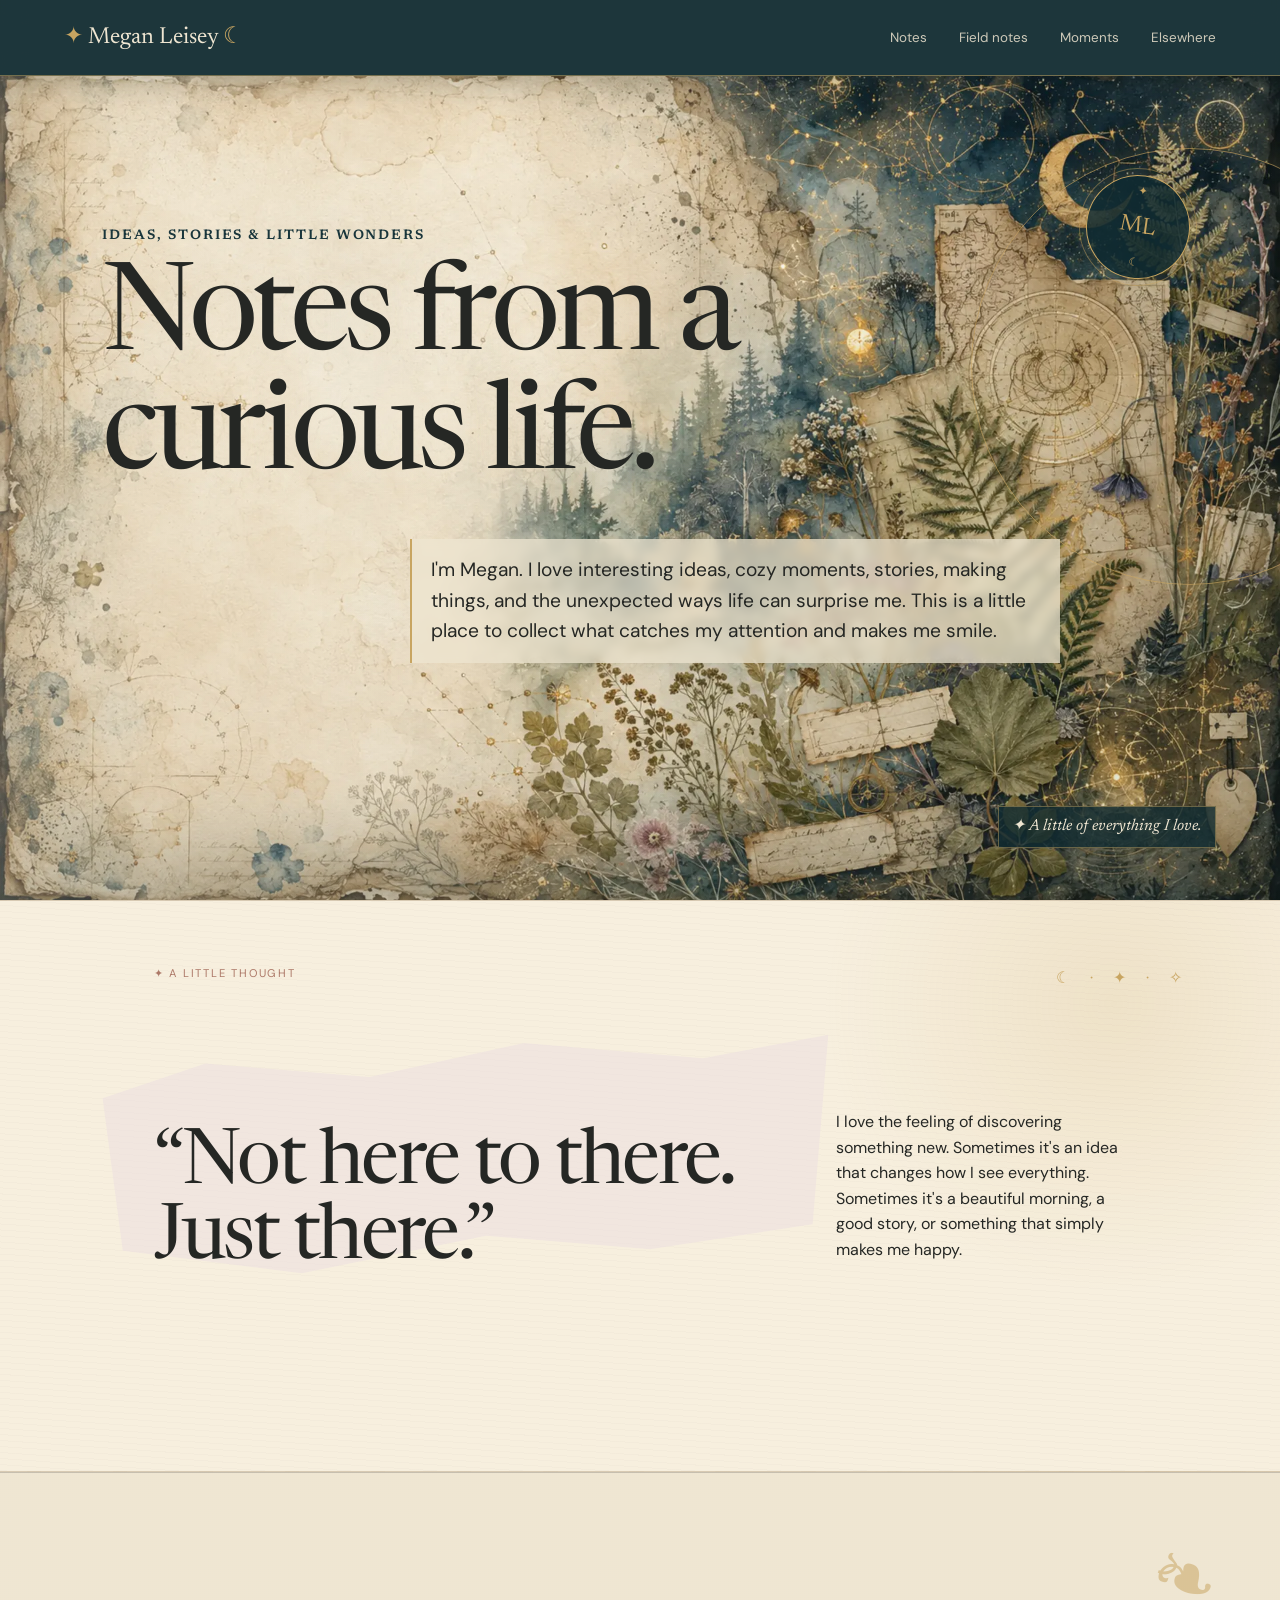
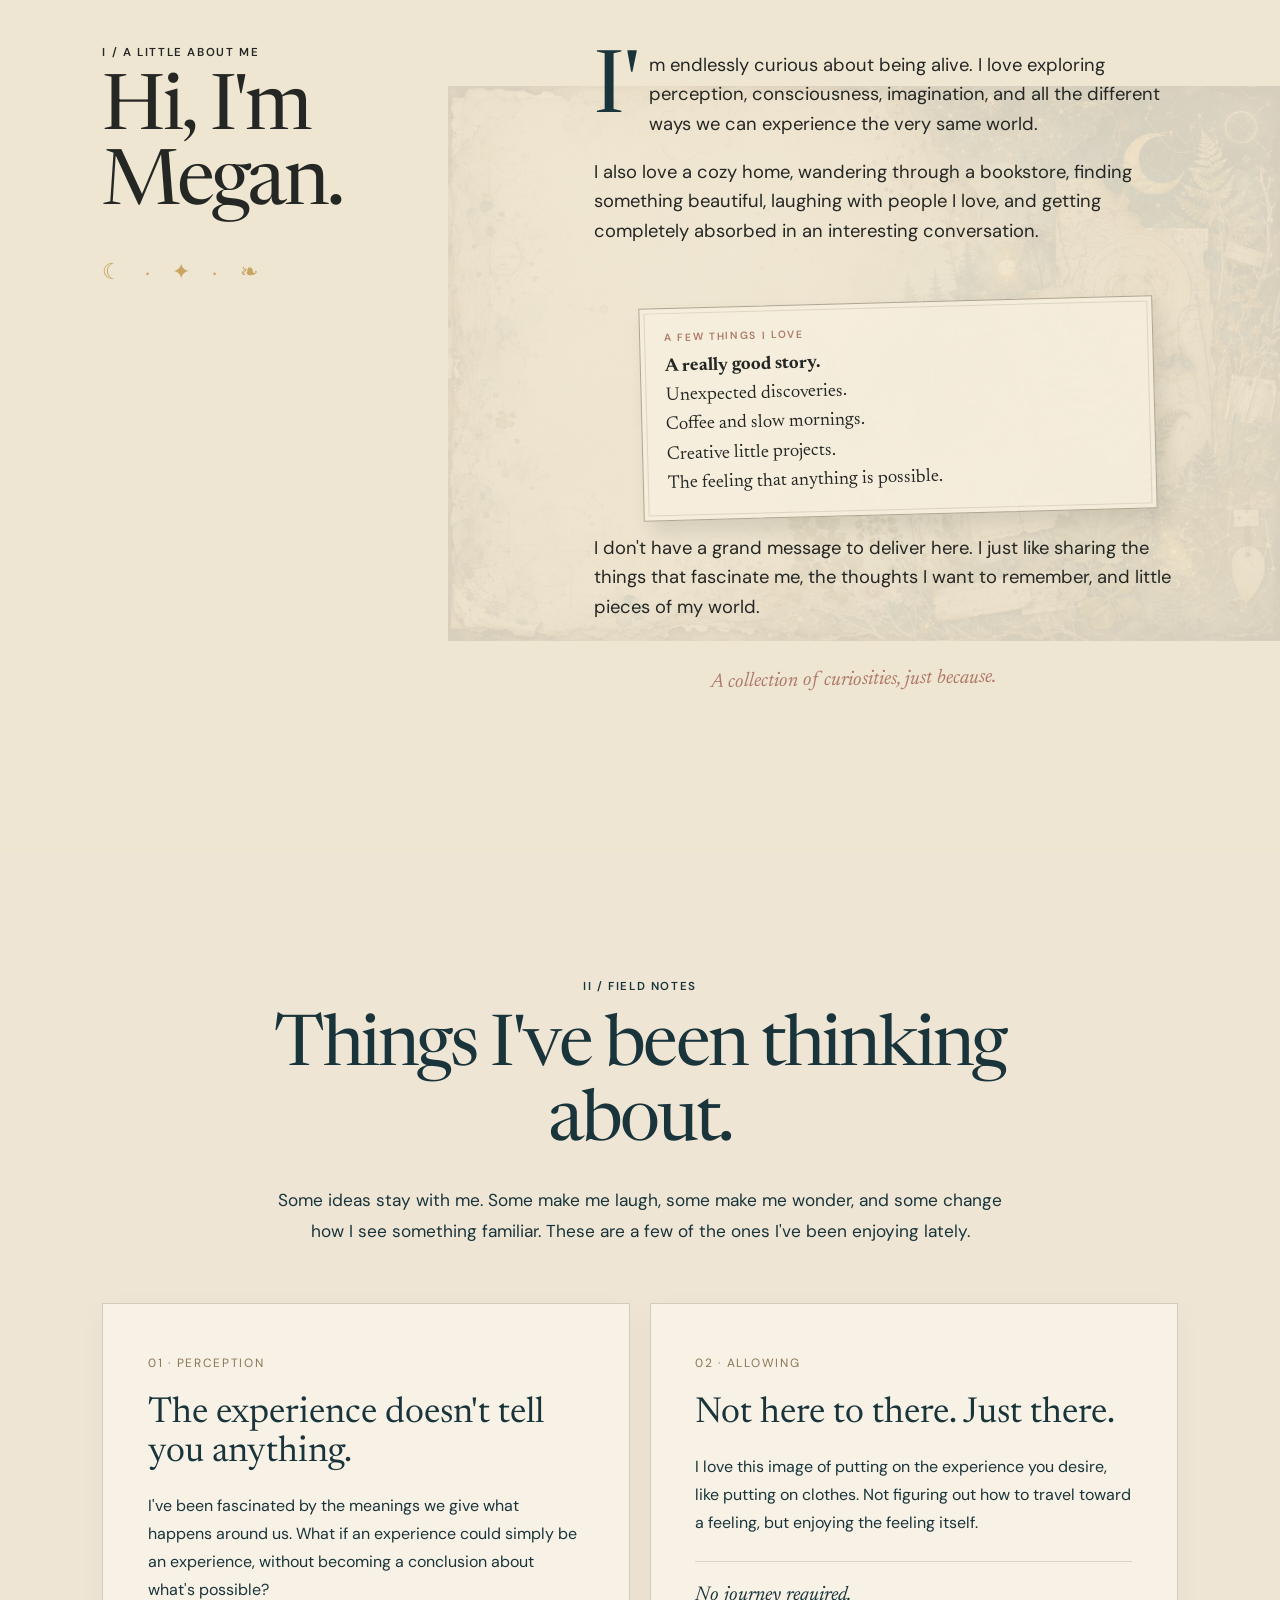
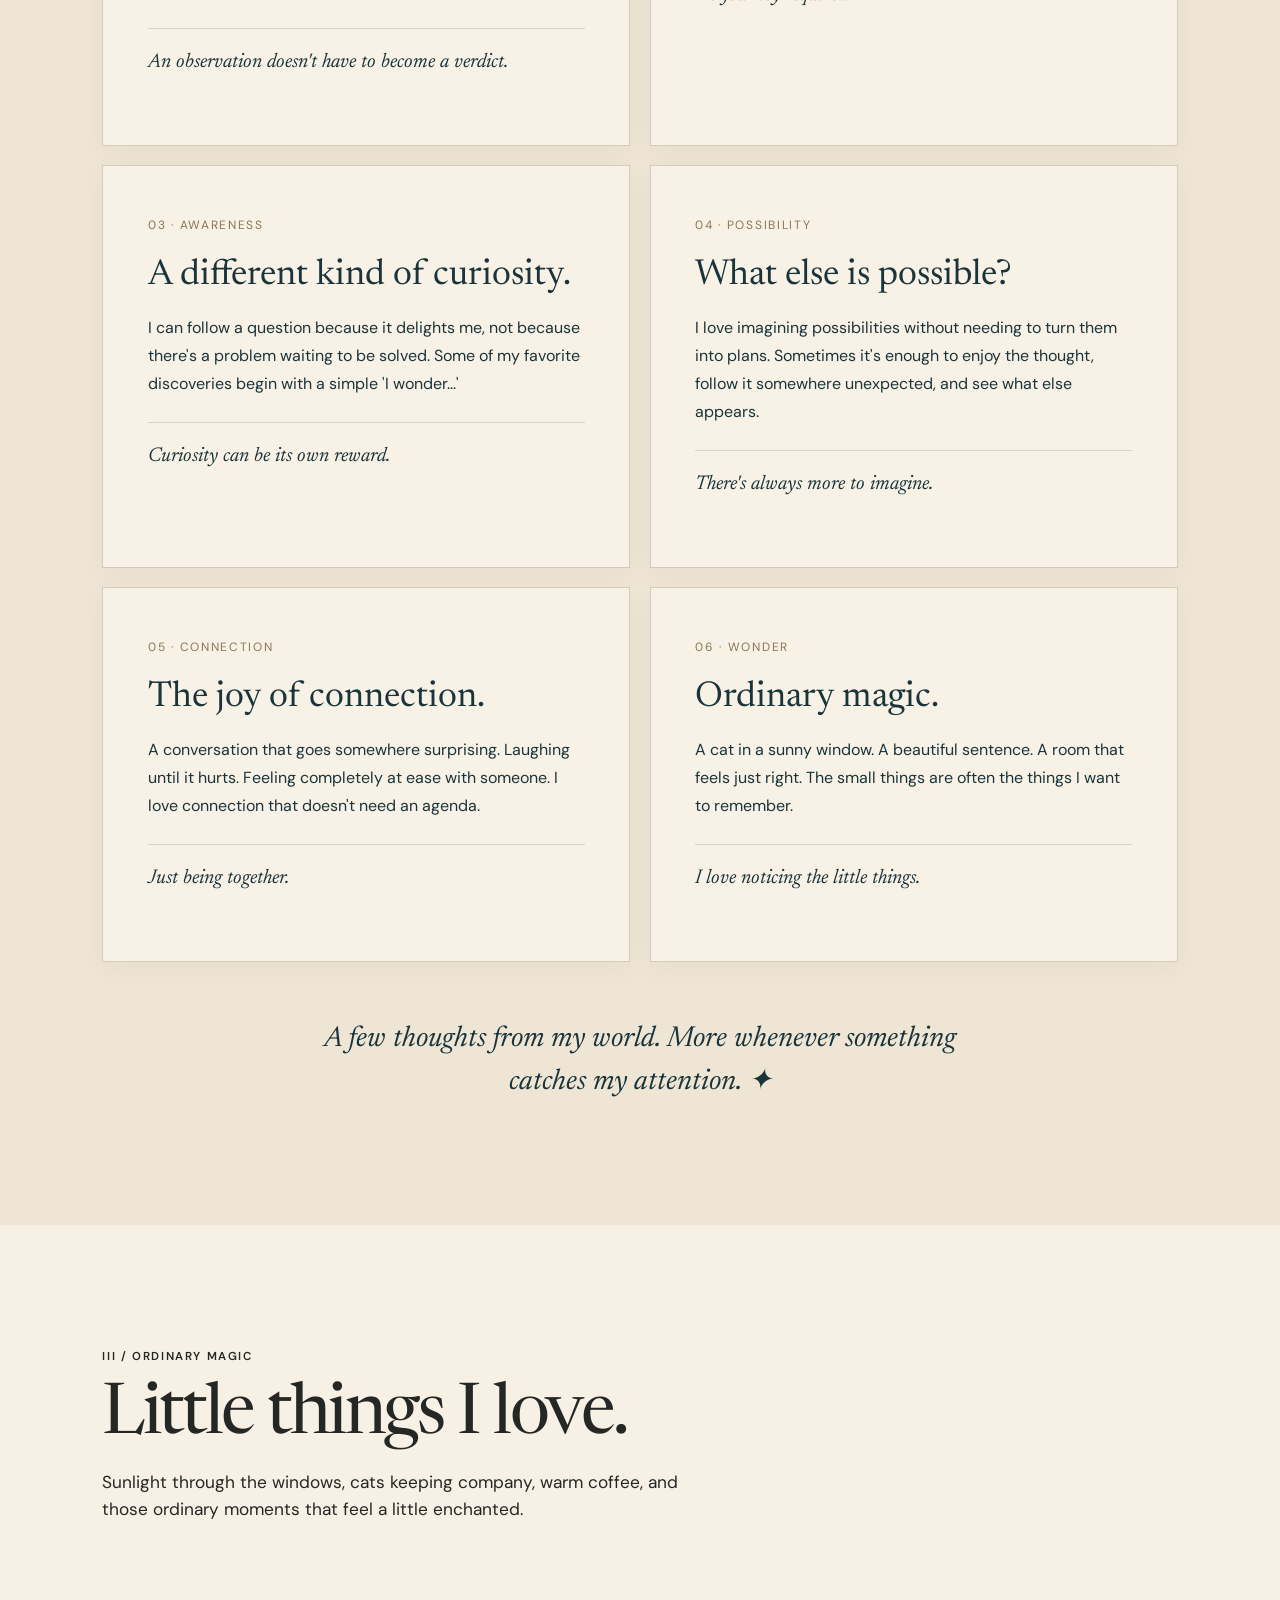
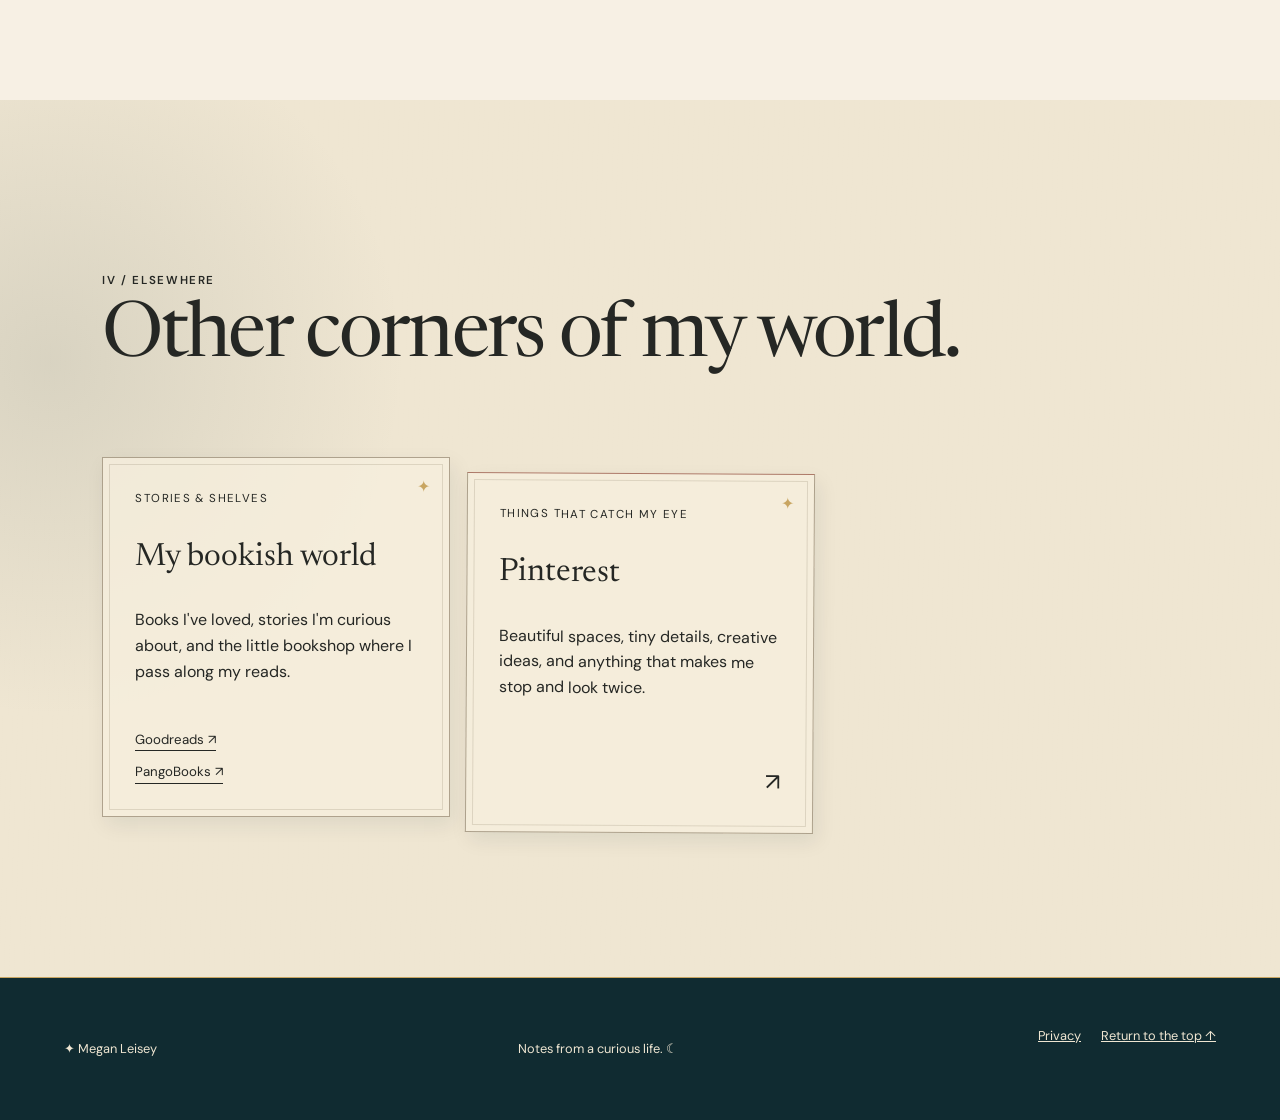
==== index.html @ fc136514 "Refresh homepage words to reflect personal curiosities and enjoyment, preserve design" ====
<!doctype html>
<html lang="en">
<head>
  <meta charset="utf-8">
  <meta name="viewport" content="width=device-width, initial-scale=1">
  <meta name="description" content="A quiet personal space for curiosities, beauty, and things I love.">
  <meta name="theme-color" content="#19353b">
  <title>Megan Leisey — Notes from a Curious Life</title>
  <link rel="preconnect" href="https://fonts.googleapis.com">
  <link rel="preconnect" href="https://fonts.gstatic.com" crossorigin>
  <link href="https://fonts.googleapis.com/css2?family=DM+Sans:wght@400;500;600&family=Newsreader:opsz,wght@6..72,400;6..72,500&display=swap" rel="stylesheet">
  <link rel="stylesheet" href="/styles.css">
</head>
<body class="enchanted">
  <header class="site-header">
    <a class="name" href="#top"><span aria-hidden="true">✦</span> Megan Leisey <span aria-hidden="true">☾</span></a>
    <nav aria-label="Primary navigation">
<a href="#notes">Notes</a><a href="#field-notes">Field notes</a><a href="#moments">Moments</a><a href="#explore">Elsewhere</a>
</nav>
  </header>

  <main id="top">
<section class="hero enchanted-hero">
<div class="hero-vignette" aria-hidden="true"></div>
<div class="archive-seal" aria-hidden="true"><span>✦</span><b>ML</b><span>☾</span></div>
<p class="eyebrow">Ideas, stories & little wonders</p>
<h1>Notes from a curious life.</h1>
<p class="hero-copy">I'm Megan. I love interesting ideas, cozy moments, stories, making things, and the unexpected ways life can surprise me. This is a little place to collect what catches my attention and makes me smile.</p>
<p class="margin-note"><span aria-hidden="true">✦</span> A little of everything I love.</p>
</section>
<section class="recognition" id="notes">
<div class="brush-label">✦ A little thought</div>
<blockquote>“Not here to there. Just there.”</blockquote>
<p>I love the feeling of discovering something new. Sometimes it's an idea that changes how I see everything. Sometimes it's a beautiful morning, a good story, or something that simply makes me happy.</p>
</section>
<section class="mechanism archive-page" id="space">
<div><p class="section-number">I / A little about me</p><h2>Hi, I'm Megan.</h2><div class="ink-mark" aria-hidden="true">☾ · ✦ · ❧</div></div>
<div class="mechanism-body">
<p class="dropcap">I'm endlessly curious about being alive. I love exploring perception, consciousness, imagination, and all the different ways we can experience the very same world.</p>
<p>I also love a cozy home, wandering through a bookstore, finding something beautiful, laughing with people I love, and getting completely absorbed in an interesting conversation.</p>
<div class="specimen-tag"><span>A few things I love</span><strong>A really good story.</strong><br>Unexpected discoveries.<br>Coffee and slow mornings.<br>Creative little projects.<br>The feeling that anything is possible.</div>
<p>I don't have a grand message to deliver here. I just like sharing the things that fascinate me, the thoughts I want to remember, and little pieces of my world.</p>
<p class="marginalia">A collection of curiosities, just because.</p>
</div></section>

<section class="recent-notes" id="field-notes" aria-labelledby="recent-notes-heading">
  <div class="recent-notes-intro">
    <p class="section-number">II / Field notes</p>
    <h2 id="recent-notes-heading">Things I've been thinking about.</h2>
    <p>Some ideas stay with me. Some make me laugh, some make me wonder, and some change how I see something familiar. These are a few of the ones I've been enjoying lately.</p>
  </div>
  <div class="recent-notes-grid">
    <article class="recent-note"><span>01 · Perception</span><h3>The experience doesn't tell you anything.</h3><p>I've been fascinated by the meanings we give what happens around us. What if an experience could simply be an experience, without becoming a conclusion about what's possible?</p><p class="recent-note-line">An observation doesn't have to become a verdict.</p></article>
    <article class="recent-note"><span>02 · Allowing</span><h3>Not here to there. Just there.</h3><p>I love this image of putting on the experience you desire, like putting on clothes. Not figuring out how to travel toward a feeling, but enjoying the feeling itself.</p><p class="recent-note-line">No journey required.</p></article>
    <article class="recent-note"><span>03 · Awareness</span><h3>A different kind of curiosity.</h3><p>I can follow a question because it delights me, not because there's a problem waiting to be solved. Some of my favorite discoveries begin with a simple 'I wonder...'</p><p class="recent-note-line">Curiosity can be its own reward.</p></article>
    <article class="recent-note"><span>04 · Possibility</span><h3>What else is possible?</h3><p>I love imagining possibilities without needing to turn them into plans. Sometimes it's enough to enjoy the thought, follow it somewhere unexpected, and see what else appears.</p><p class="recent-note-line">There's always more to imagine.</p></article>
    <article class="recent-note"><span>05 · Connection</span><h3>The joy of connection.</h3><p>A conversation that goes somewhere surprising. Laughing until it hurts. Feeling completely at ease with someone. I love connection that doesn't need an agenda.</p><p class="recent-note-line">Just being together.</p></article>
    <article class="recent-note"><span>06 · Wonder</span><h3>Ordinary magic.</h3><p>A cat in a sunny window. A beautiful sentence. A room that feels just right. The small things are often the things I want to remember.</p><p class="recent-note-line">I love noticing the little things.</p></article>
  </div>
  <p class="recent-notes-outro">A few thoughts from my world. More whenever something catches my attention. ✦</p>
</section>
<section class="morning-gallery" id="moments" aria-labelledby="moments-heading">
  <div class="morning-gallery-heading"><p class="section-number">III / Ordinary magic</p><h2 id="moments-heading">Little things I love.</h2><p>Sunlight through the windows, cats keeping company, warm coffee, and those ordinary moments that feel a little enchanted.</p></div>
  <div class="moment-grid">
    <figure class="moment moment-large"><img src="/assets/sunlit-window.webp" alt="A cat sitting at a sunlit window among autumn leaves" loading="lazy" onerror="this.closest('figure').hidden=true"><figcaption>Morning light</figcaption></figure>
    <figure class="moment"><img src="/assets/morning-coffee.webp" alt="Coffee held in warm sunlight beside soft blankets" loading="lazy" onerror="this.closest('figure').hidden=true"><figcaption>Slow sips</figcaption></figure>
    <figure class="moment"><img src="/assets/cozy-cat.webp" alt="A black cat resting on a cozy pile of blankets" loading="lazy" onerror="this.closest('figure').hidden=true"><figcaption>Good company</figcaption></figure>
    <figure class="moment"><img src="/assets/autumn-corner.webp" alt="A cozy autumn scene above shelves of seasonal treasures" loading="lazy" onerror="this.closest('figure').hidden=true"><figcaption>Autumn at home</figcaption></figure>
  </div>
</section>
<section class="explore" id="explore">
<div><p class="section-number">IV / Elsewhere</p><h2>Other corners of my world.</h2></div>
<div class="cards">
<div class="card cabinet-card reading-card"><span>Stories & shelves</span><h3>My bookish world</h3><p>Books I've loved, stories I'm curious about, and the little bookshop where I pass along my reads.</p><div class="card-links"><a href="https://www.goodreads.com/user/show/13643688" target="_blank" rel="noreferrer">Goodreads ↗</a><a href="https://pangobooks.com/bookstore/cuddledupandcozybooks" target="_blank" rel="noreferrer">PangoBooks ↗</a></div></div>
<a class="card cabinet-card" href="https://pin.it/2Id2JmrlI" target="_blank" rel="noreferrer"><span>Things that catch my eye</span><h3>Pinterest</h3><p>Beautiful spaces, tiny details, creative ideas, and anything that makes me stop and look twice.</p><b aria-hidden="true">↗</b></a>
</div></section>
</main>

  <footer>
    <p><span aria-hidden="true">✦</span> Megan Leisey</p>
    <p>Notes from a curious life. ☾</p>
    <div class="footer-links"><a href="/privacy">Privacy</a><a href="#top">Return to the top ↑</a></div>
  </footer>
</body>
</html>
---- styles.css ----
:root {
  --ink: #252724;
  --paper: #f4f0e8;
  --cream: #fffaf1;
  --estuary: #19353b;
  --slate: #526c71;
  --fog: #aabbbd;
  --sage: #78827a;
  --clay: #ad7968;
  --blush: #eee1e0;
  --mushroom: #847870;
  --line: rgba(37,39,36,.2);
  --light-line: rgba(244,240,232,.22);
}
* { box-sizing: border-box; }
html { scroll-behavior: smooth; }
body { margin: 0; color: var(--ink); background: var(--paper); font-family: "DM Sans", sans-serif; line-height: 1.6; }
a { color: inherit; }
.site-header { min-height: 76px; display: flex; align-items: center; justify-content: space-between; padding: 0 5vw; border-bottom: 1px solid var(--line); position: relative; z-index: 5; background: rgba(244,240,232,.9); backdrop-filter: blur(12px); }
.name { font-family: "Newsreader", serif; font-size: 1.45rem; text-decoration: none; }
nav { display: flex; gap: 2rem; }
nav a { font-size: .84rem; text-decoration: none; }
nav a:hover, .text-link:hover { opacity: .58; }
.hero { min-height: calc(100vh - 76px); padding: 12vh 8vw 8vh; position: relative; overflow: hidden; isolation: isolate; }
.hero::after { content: ""; position: absolute; width: 34vw; height: 34vw; border: 1px solid rgba(82,108,113,.55); border-radius: 50%; right: -10vw; top: 8vh; z-index: -1; }
.watercolor { position: absolute; z-index: -2; width: 48vw; height: 48vw; right: -16vw; top: -2vw; border-radius: 45% 55% 60% 40%; background: radial-gradient(circle at 35% 35%, rgba(238,225,224,.85), rgba(170,187,189,.38) 34%, rgba(82,108,113,.12) 60%, transparent 72%); filter: blur(18px); opacity: .85; }
.eyebrow, .section-number { text-transform: uppercase; letter-spacing: .14em; font-size: .72rem; font-weight: 600; }
h1, h2, blockquote { font-family: "Newsreader", serif; font-weight: 400; line-height: .98; margin: 0; }
h1 { font-size: clamp(4rem, 9.5vw, 9.2rem); max-width: 1100px; letter-spacing: -.045em; }
.hero-copy { max-width: 650px; font-size: clamp(1.05rem, 1.5vw, 1.32rem); margin: 2.5rem 0 2rem 24vw; }
.actions { display: flex; align-items: center; gap: 2rem; margin-left: 24vw; }
.button { display: inline-block; text-decoration: none; padding: .9rem 1.25rem; border-radius: 100px; font-size: .87rem; font-weight: 600; }
.button-dark { background: var(--estuary); color: var(--paper); }
.button-light { background: var(--cream); color: var(--estuary); margin-top: 1.2rem; }
.text-link { text-decoration: none; border-bottom: 1px solid; }
.margin-note { position: absolute; right: 5vw; bottom: 4vh; font-family: "Newsreader", serif; font-style: italic; }
.mechanism { display: grid; grid-template-columns: 1fr 1.5fr; gap: 8vw; padding: 10rem 8vw; border-top: 1px solid var(--line); }
h2 { font-size: clamp(3rem, 6vw, 6rem); letter-spacing: -.035em; }
.mechanism-body { font-size: 1.15rem; max-width: 720px; }
.sequence { margin-top: 4rem; border-top: 1px solid var(--line); }
.sequence span { display: flex; align-items: center; gap: 1rem; padding: .9rem 0; border-bottom: 1px solid var(--line); }
.sequence span::before { content: "→"; color: var(--clay); }
.recognition { background: var(--cream); padding: 12rem 12vw; display: grid; grid-template-columns: 2fr 1fr; gap: 8vw; align-items: end; position: relative; overflow: hidden; }
.recognition::before { content: ""; position: absolute; width: 58%; height: 42%; left: 7%; top: 24%; background: var(--blush); opacity: .64; transform: rotate(-2deg); clip-path: polygon(2% 20%, 16% 7%, 38% 15%, 59% 3%, 83% 12%, 100% 4%, 97% 83%, 75% 91%, 53% 83%, 28% 96%, 4% 84%); }
.recognition > * { position: relative; }
.brush-label { position: absolute; top: 4rem; left: 12vw; color: var(--clay); font-size: .7rem; text-transform: uppercase; letter-spacing: .16em; }
blockquote { font-size: clamp(3rem, 6vw, 6.5rem); letter-spacing: -.035em; }
.about { position: relative; overflow: hidden; background: var(--blush); padding: 10rem 8vw; }
.about-atmosphere { position: absolute; width: 42vw; height: 42vw; left: -18vw; bottom: -24vw; border-radius: 50%; background: radial-gradient(circle at 65% 35%, rgba(170,187,189,.8), rgba(120,130,122,.4) 45%, transparent 70%); filter: blur(16px); }
.about-grid { display: grid; grid-template-columns: 1.3fr .8fr; gap: 10vw; margin-top: 3rem; position: relative; }
.about-copy { font-size: 1.08rem; }
.about-copy p:first-child { margin-top: 0; }
.observer-note { font-family: "Newsreader", serif; font-size: 1.55rem; line-height: 1.25; color: var(--estuary); margin-top: 3rem; padding-top: 1.5rem; border-top: 1px solid rgba(25,53,59,.25); }
.coaching { background: var(--estuary); color: var(--paper); padding: 10rem 8vw; position: relative; }
.coaching::after { content: ""; position: absolute; width: 18rem; height: 18rem; right: 5vw; bottom: -9rem; border: 1px solid rgba(170,187,189,.35); border-radius: 50%; }
.coaching-grid { display: grid; grid-template-columns: 1.4fr .8fr; gap: 10vw; margin-top: 3rem; position: relative; z-index: 1; }
.coaching-grid p { font-size: 1.12rem; }
.explore { padding: 10rem 8vw; }
.cards { display: grid; grid-template-columns: repeat(3, 1fr); gap: 1rem; margin-top: 5rem; }
.card { min-height: 360px; padding: 2rem; border: 1px solid var(--line); border-top: 4px solid var(--slate); text-decoration: none; display: flex; flex-direction: column; transition: .25s ease; }
.card:nth-child(2) { border-top-color: var(--clay); }
.card:nth-child(3) { border-top-color: var(--sage); }
.card:hover { transform: translateY(-6px); background: var(--cream); }
.card span { font-size: .72rem; text-transform: uppercase; letter-spacing: .12em; }
.card h3 { font-family: "Newsreader", serif; font-size: 2rem; font-weight: 400; line-height: 1.1; margin: 2rem 0 1rem; }
.card b { margin-top: auto; align-self: end; font-size: 1.5rem; font-weight: 400; }
.writing { min-height: 80vh; padding: 9rem 8vw 11rem; background: var(--slate); color: var(--paper); position: relative; overflow: hidden; isolation: isolate; }
.writing::before { content: ""; position: absolute; inset: 0; z-index: -2; background: linear-gradient(145deg, rgba(25,53,59,.5), transparent 45%), radial-gradient(circle at 88% 20%, rgba(170,187,189,.42), transparent 30%); }
.writing-orbit { position: absolute; width: 38vw; height: 38vw; right: -10vw; top: -8vw; border: 1px solid rgba(244,240,232,.25); border-radius: 50%; }
.writing-grid { display: grid; grid-template-columns: 1.3fr .8fr; gap: 10vw; margin-top: 3rem; align-items: start; position: relative; }
.field-kicker { font-family: "Newsreader", serif; font-style: italic; color: var(--blush); margin: 0 0 1rem; }
.writing-intro { font-size: 1.08rem; }
.writing-intro > p { margin-top: 0; }
.note-placeholder { margin-top: 3.5rem; padding: 2rem; background: rgba(238,225,224,.94); color: var(--estuary); position: relative; }
.note-placeholder::before { content: ""; position: absolute; left: -.6rem; top: -.65rem; width: 42%; height: 1.2rem; background: rgba(244,240,232,.38); transform: rotate(-2deg); }
.note-placeholder span { display: block; font-size: .7rem; text-transform: uppercase; letter-spacing: .14em; font-weight: 600; }
.note-placeholder p { font-family: "Newsreader", serif; font-size: 1.5rem; line-height: 1.2; margin: 1rem 0 0; }
footer { padding: 3rem 5vw; border-top: 1px solid var(--line); display: flex; justify-content: space-between; font-size: .8rem; }
.footer-links { display: flex; gap: 1.25rem; }
.legal { padding: 10vh 8vw 9rem; }
.legal h1 { font-size: clamp(4rem, 9vw, 8rem); max-width: 1000px; }
.legal-updated { margin: 2rem 0 5rem; color: var(--sage); font-size: .85rem; }
.legal-copy { max-width: 760px; margin-left: 24vw; }
.legal-copy section { padding: 2rem 0; border-top: 1px solid var(--line); }
.legal-copy h2 { font-family: "Newsreader", serif; font-size: clamp(1.8rem, 3vw, 2.7rem); letter-spacing: -.02em; margin-bottom: 1rem; }
.legal-copy p { margin: 0; }
@media (max-width: 800px) {
  nav { gap: 1rem; }
  nav a:nth-child(2), nav a:nth-child(3) { display: none; }
  .hero { padding: 12vh 6vw 8vh; }
  .hero::after { width: 65vw; height: 65vw; right: -30vw; }
  .watercolor { width: 90vw; height: 90vw; right: -45vw; }
  h1 { font-size: clamp(3.4rem, 17vw, 6rem); }
  .hero-copy, .actions { margin-left: 0; }
  .margin-note { display: none; }
  .mechanism, .recognition, .about-grid, .coaching-grid, .writing-grid { grid-template-columns: 1fr; }
  .mechanism, .about, .coaching, .explore, .writing { padding: 7rem 6vw; }
  .recognition { padding: 8rem 6vw 7rem; }
  .brush-label { left: 6vw; top: 2.8rem; }
  .about-atmosphere { width: 85vw; height: 85vw; }
  .cards { grid-template-columns: 1fr; }
  .card { min-height: 280px; }
  .writing { min-height: auto; }
  footer { flex-direction: column; gap: .5rem; }
  .footer-links { flex-direction: column; gap: .5rem; }
  .legal { padding: 8vh 6vw 7rem; }
  .legal-copy { margin-left: 0; }
}
@media (prefers-reduced-motion: reduce) {
  html { scroll-behavior: auto; }
  .card { transition: none; }
}

/* The Enchanted Field Archive */
body.enchanted {
  --gold: #c8a561;
  --night: #102b31;
  --parchment: #efe6d2;
  background:
    radial-gradient(circle at 15% 12%, rgba(200,165,97,.09), transparent 24rem),
    repeating-linear-gradient(92deg, rgba(71,56,36,.018) 0 1px, transparent 1px 5px),
    var(--parchment);
}
body.enchanted .site-header {
  background: rgba(16,43,49,.94);
  color: var(--parchment);
  border-bottom: 1px solid rgba(200,165,97,.5);
  box-shadow: 0 8px 30px rgba(16,43,49,.18);
}
body.enchanted .name span { color: var(--gold); }
body.enchanted nav a { color: rgba(239,230,210,.84); }
.enchanted-hero {
  min-height: calc(100vh - 76px);
  padding-top: 15vh;
  background:
    linear-gradient(90deg, rgba(244,240,232,.14) 0%, rgba(244,240,232,.04) 48%, rgba(16,43,49,.13) 100%),
    url('/assets/enchanted-field-archive.webp') center/cover no-repeat;
  box-shadow: inset 0 -60px 80px rgba(16,43,49,.2);
}
.enchanted-hero::before {
  content: "";
  position: absolute;
  inset: 0;
  z-index: -1;
  background: linear-gradient(90deg, rgba(239,230,210,.15), transparent 65%);
}
.enchanted-hero::after { border-color: rgba(200,165,97,.64); box-shadow: 0 0 35px rgba(200,165,97,.2); }
.enchanted-hero .eyebrow { color: var(--estuary); font-family: "Newsreader", serif; font-size: .86rem; }
.enchanted-hero h1 { max-width: 960px; text-shadow: 0 2px 22px rgba(239,230,210,.5); }
.enchanted-hero .hero-copy { background: rgba(239,230,210,.72); padding: 1rem 1.2rem; border-left: 2px solid var(--gold); backdrop-filter: blur(4px); }
.archive-seal {
  position: absolute; right: 7vw; top: 11vh; width: 104px; height: 104px;
  border: 1px solid var(--gold); outline: 1px solid rgba(200,165,97,.45); outline-offset: 6px;
  border-radius: 50%; display: grid; place-items: center; color: var(--gold);
  background: rgba(16,43,49,.83); transform: rotate(8deg); box-shadow: 0 0 30px rgba(200,165,97,.24);
}
.archive-seal b { font-family: "Newsreader", serif; font-size: 1.45rem; font-weight: 400; line-height: .7; }
.archive-seal span { font-size: .7rem; line-height: .5; }
.margin-note { color: var(--parchment); background: rgba(16,43,49,.78); padding: .45rem .8rem; border: 1px solid rgba(200,165,97,.45); }
.archive-page {
  position: relative; background:
    linear-gradient(rgba(239,230,210,.89), rgba(239,230,210,.89)),
    url('/assets/enchanted-field-archive.webp') right center/65% auto no-repeat;
}
.archive-page::before {
  content: "❧"; position: absolute; right: 5vw; top: 3rem; color: var(--gold);
  font-family: "Newsreader", serif; font-size: 5rem; opacity: .52; transform: rotate(22deg);
}
.ink-mark { margin-top: 2rem; color: var(--gold); font-family: "Newsreader", serif; font-size: 1.35rem; letter-spacing: .4em; }
.dropcap::first-letter { float: left; font: 5.4rem/.72 "Newsreader", serif; color: var(--estuary); padding: .12em .1em 0 0; }
.marginalia { margin: 2.5rem 0 0 20%; color: var(--clay); font-family: "Newsreader", serif; font-size: 1.25rem; font-style: italic; transform: rotate(-1deg); }
body.enchanted .sequence span::before { content: "✦"; color: var(--gold); font-size: .7rem; }
body.enchanted .recognition {
  background:
    radial-gradient(circle at 87% 18%, rgba(200,165,97,.18), transparent 18rem),
    repeating-linear-gradient(4deg, rgba(71,56,36,.02) 0 1px, transparent 1px 6px),
    #f7efde;
  border-block: 1px solid rgba(126,94,50,.25);
}
body.enchanted .recognition::after {
  content: "☾  ·  ✦  ·  ✧"; position: absolute; right: 7vw; top: 4rem;
  color: var(--gold); letter-spacing: .5em; font-size: 1rem;
}
body.enchanted .about { background: linear-gradient(135deg, #d8d1c0, #eee3ce 62%, #c9d0c3); }
.specimen-tag {
  width: 88%; margin: 3.5rem 0 0 8%; padding: 1.35rem 1.5rem;
  border: 1px solid rgba(70,57,37,.4); outline: 1px solid rgba(70,57,37,.14); outline-offset: -6px;
  background: rgba(247,239,222,.88); box-shadow: 8px 12px 20px rgba(43,49,39,.12);
  font-family: "Newsreader", serif; font-size: 1.15rem; transform: rotate(-1.5deg);
}
.specimen-tag span { display: block; margin-bottom: .5rem; color: var(--clay); font: 600 .65rem "DM Sans",sans-serif; text-transform: uppercase; letter-spacing: .16em; }
body.enchanted .coaching {
  background:
    radial-gradient(circle, rgba(239,230,210,.75) 0 1px, transparent 1.5px) 0 0/47px 47px,
    radial-gradient(circle at 78% 24%, rgba(200,165,97,.16), transparent 22rem),
    var(--night);
  border-block: 1px solid var(--gold);
}
.star-chart { color: var(--gold); font-size: 1.2rem; letter-spacing: .6em; text-align: right; margin-bottom: 3rem; opacity: .9; }
.consultation-note { color: var(--gold); font-family: "Newsreader", serif; font-style: italic; }
body.enchanted .button { border: 1px solid var(--gold); box-shadow: 0 0 0 3px rgba(200,165,97,.12); }
body.enchanted .button-dark { background: var(--night); }
body.enchanted .button-light { background: var(--parchment); }
body.enchanted .explore {
  background:
    radial-gradient(circle at 4% 30%, rgba(120,130,122,.19), transparent 22rem),
    linear-gradient(rgba(239,230,210,.92),rgba(239,230,210,.92)),
    url('/assets/enchanted-field-archive.webp') center/cover fixed;
}
.cabinet-card {
  position: relative; background: rgba(247,239,222,.8); border: 1px solid rgba(84,67,42,.44);
  outline: 1px solid rgba(84,67,42,.15); outline-offset: -8px; box-shadow: 4px 8px 20px rgba(16,43,49,.08);
}
.cabinet-card::before { content: "✦"; position: absolute; right: 1.2rem; top: 1rem; color: var(--gold); }
.cabinet-card:nth-child(2) { transform: translateY(1rem) rotate(.35deg); }
.cabinet-card:nth-child(3) { transform: rotate(-.4deg); }
.cabinet-card:hover { transform: translateY(-6px) rotate(0); box-shadow: 8px 14px 30px rgba(16,43,49,.14); }
.reading-card { display: flex; }
.card-links { margin-top: auto; display: grid; gap: .65rem; }
.card-links a { width: fit-content; font-size: .83rem; text-decoration: none; border-bottom: 1px solid; }
body.enchanted .writing {
  background:
    linear-gradient(90deg, rgba(16,43,49,.97), rgba(16,43,49,.82)),
    url('/assets/enchanted-field-archive.webp') center/cover no-repeat;
  border-top: 1px solid var(--gold);
}
.constellation-line { color: var(--gold); letter-spacing: .65em; text-align: right; margin-bottom: 2rem; }
.ink-flourish { color: var(--gold); font: 5rem/1 "Newsreader", serif; margin: 2rem 0; }
.note-placeholder {
  background:
    repeating-linear-gradient(1deg, rgba(74,58,37,.025) 0 1px, transparent 1px 5px),
    var(--parchment);
  border: 1px solid var(--gold); outline: 1px solid rgba(200,165,97,.4); outline-offset: -7px;
  box-shadow: 12px 16px 35px rgba(0,0,0,.18); transform: rotate(.5deg);
}
.note-placeholder h3 { margin: 1rem 0; font: 400 2rem/1.05 "Newsreader", serif; }
.note-placeholder p { font-family: "DM Sans", sans-serif; font-size: .94rem; line-height: 1.6; }
.note-meta { margin-top: 1.5rem; padding-top: 1rem; border-top: 1px solid rgba(25,53,59,.22); font: italic .9rem "Newsreader",serif; }
body.enchanted footer { background: var(--night); color: var(--parchment); border-top-color: var(--gold); }

@media (max-width: 800px) {
  body.enchanted nav a { display: none; }
  body.enchanted nav a:nth-child(1), body.enchanted nav a:nth-child(3) { display: inline; }
  .enchanted-hero { background-position: 58% center; padding-top: 11vh; }
  .enchanted-hero::before { background: linear-gradient(90deg, rgba(239,230,210,.88), rgba(239,230,210,.48) 72%, rgba(16,43,49,.18)); }
  .archive-seal { width: 74px; height: 74px; right: 7vw; top: 4vh; opacity: .82; }
  .enchanted-hero .eyebrow { max-width: 55%; }
  .enchanted-hero .hero-copy { padding: .85rem; }
  .archive-page::before { display: none; }
  .marginalia { margin-left: 5%; }
  .star-chart, .constellation-line { text-align: left; letter-spacing: .3em; }
  .specimen-tag { width: 96%; margin-left: 2%; }
  .cabinet-card:nth-child(2), .cabinet-card:nth-child(3) { transform: none; }
}


/* Field Note No. 001 — Contact Before Correction */
.field-note { padding: clamp(2rem, 4vw, 3.5rem); }
.field-note .note-lede {
  font: 400 1.45rem/1.35 "Newsreader", serif;
  color: var(--estuary);
  margin-top: 1.4rem;
}
.field-note > p:not(.note-lede) {
  font-family: "DM Sans", sans-serif;
  font-size: .98rem;
  line-height: 1.72;
}
.field-promise {
  margin: 2.25rem 0;
  padding: 1.6rem 0 1.6rem 1.5rem;
  border-left: 2px solid var(--gold);
  font: italic 400 clamp(1.6rem, 2.4vw, 2.25rem)/1.16 "Newsreader", serif;
  color: var(--estuary);
}
.field-practice {
  list-style: none;
  counter-reset: field-step;
  margin: 2rem 0;
  padding: 0;
  border-top: 1px solid rgba(25,53,59,.22);
}
.field-practice li {
  counter-increment: field-step;
  position: relative;
  padding: 1rem 0 1rem 3.15rem;
  border-bottom: 1px solid rgba(25,53,59,.22);
  line-height: 1.55;
}
.field-practice li::before {
  content: counter(field-step, decimal-leading-zero);
  position: absolute;
  left: 0;
  top: 1rem;
  color: var(--clay);
  font: 500 .78rem "DM Sans", sans-serif;
  letter-spacing: .08em;
}
.field-recognition {
  margin: 2.2rem 0;
  padding: 1.25rem 1.4rem;
  background: var(--night);
  color: var(--parchment);
  border: 1px solid var(--gold);
  font: 400 1.08rem/1.55 "Newsreader", serif;
}
.field-recognition strong { color: #f1d89a; font-weight: 400; font-size: 1.25rem; }
.present-conditions {
  margin-top: 2.5rem;
  padding: 1.5rem;
  background: rgba(200,165,97,.11);
  border: 1px dashed rgba(25,53,59,.34);
}
.present-conditions h4 {
  margin: 0 0 1rem;
  color: var(--estuary);
  font: 400 1.55rem "Newsreader", serif;
}
.present-conditions p {
  margin: .45rem 0;
  font-family: "DM Sans", sans-serif;
  font-size: .88rem;
}
@media (min-width: 1100px) {
  body.enchanted .writing-grid { grid-template-columns: .72fr 1.28fr; gap: 7vw; }
}


.field-postscript {
  margin: 2rem 0;
  padding: 1.35rem 1.5rem;
  background: rgba(247,239,222,.64);
  border-left: 3px solid var(--clay);
  box-shadow: inset 0 0 0 1px rgba(25,53,59,.12);
  transform: rotate(-.25deg);
}
.field-postscript span {
  display: block;
  margin-bottom: .6rem;
  color: var(--clay);
  font: 600 .68rem "DM Sans", sans-serif;
  letter-spacing: .14em;
  text-transform: uppercase;
}
.field-postscript p {
  margin: 0;
  color: var(--estuary);
  font: italic 400 1.08rem/1.55 "Newsreader", serif;
}


.specimen-plate {
  margin: 2rem 0 2.5rem;
  display: grid;
  grid-template-columns: minmax(180px, .72fr) 1fr;
  align-items: center;
  background: #171914;
  border: 1px solid var(--gold);
  outline: 1px solid rgba(200,165,97,.35);
  outline-offset: -7px;
  box-shadow: 10px 14px 28px rgba(0,0,0,.18);
  overflow: hidden;
}
.specimen-plate img {
  display: block;
  width: 100%;
  max-height: 440px;
  object-fit: cover;
  object-position: center;
}
.specimen-plate figcaption {
  padding: 2rem;
  color: var(--parchment);
  font-family: "Newsreader", serif;
}
.specimen-plate figcaption span {
  display: block;
  margin-bottom: .8rem;
  color: var(--gold);
  font: 600 .67rem "DM Sans", sans-serif;
  letter-spacing: .16em;
  text-transform: uppercase;
}
.specimen-plate figcaption strong {
  display: block;
  font-size: 1.75rem;
  font-weight: 400;
  line-height: 1.1;
}
.specimen-plate figcaption small {
  display: block;
  margin-top: .9rem;
  color: rgba(239,230,210,.72);
  font-style: italic;
  line-height: 1.5;
}
@media (max-width: 560px) {
  .specimen-plate { grid-template-columns: 1fr; }
  .specimen-plate img { max-height: 390px; object-position: center 38%; }
  .specimen-plate figcaption { padding: 1.35rem 1.5rem 1.7rem; }
}


/* Wider, unmistakably bottle-shaped specimen plate */
.specimen-plate { display: block; }
.specimen-plate img {
  width: 100%;
  max-height: none;
  aspect-ratio: 3 / 2;
  object-fit: cover;
  object-position: center;
}
.specimen-plate figcaption {
  display: grid;
  grid-template-columns: auto 1fr;
  column-gap: 1.25rem;
  align-items: baseline;
  padding: 1.35rem 1.7rem 1.6rem;
}
.specimen-plate figcaption span { grid-row: 1 / span 2; margin: 0; }
.specimen-plate figcaption strong { font-size: 1.55rem; }
.specimen-plate figcaption small { margin-top: .35rem; }
@media (max-width: 560px) {
  .specimen-plate img { max-height: none; aspect-ratio: 3 / 2; object-position: center; }
  .specimen-plate figcaption { display: block; }
  .specimen-plate figcaption span { margin-bottom: .7rem; }
}


.no-pressure-note {
  position: relative;
  margin: 1.8rem 0 .7rem;
  padding: 1.25rem 1.35rem 1.25rem 3rem;
  border: 1px solid rgba(200,165,97,.48);
  background: rgba(239,230,210,.07);
}
.no-pressure-note > span {
  position: absolute;
  left: 1.15rem;
  top: 1.38rem;
  color: var(--gold);
}
.no-pressure-note p { margin: 0; font-size: .98rem; }
.no-pressure-note strong {
  color: #f1d89a;
  font-family: "Newsreader", serif;
  font-size: 1.18rem;
  font-weight: 400;
}
.consultation-note {
  max-width: 500px;
  margin-top: 1.4rem;
  line-height: 1.55;
}
.consultation-note a {
  color: var(--parchment);
  text-decoration-color: var(--gold);
  text-underline-offset: .2em;
}


/* Field Notes publishing system */
.about-grid-single {
  grid-template-columns: minmax(0, 760px);
  justify-content: end;
}
.field-notes-preview,
.field-notes-archive {
  display: grid;
  gap: 1.2rem;
}
.field-note-card {
  padding: 1.7rem;
  color: var(--estuary);
  background:
    repeating-linear-gradient(1deg, rgba(74,58,37,.025) 0 1px, transparent 1px 5px),
    var(--parchment);
  border: 1px solid var(--gold);
  outline: 1px solid rgba(200,165,97,.35);
  outline-offset: -7px;
  box-shadow: 8px 12px 28px rgba(0,0,0,.14);
}
.field-note-card:nth-child(even) { transform: rotate(-.25deg); }
.field-note-card-meta {
  margin: 0;
  color: var(--clay);
  font: 600 .68rem "DM Sans", sans-serif;
  letter-spacing: .14em;
  text-transform: uppercase;
}
.field-note-card h3 {
  margin: .8rem 0;
  font: 400 clamp(1.9rem, 3vw, 2.8rem)/1.05 "Newsreader", serif;
}
.field-note-card h3 a { text-decoration: none; }
.field-note-card > p:not(.field-note-card-meta) {
  margin: 0;
  font: 400 1rem/1.65 "DM Sans", sans-serif;
}
.field-note-card-footer {
  display: flex;
  justify-content: space-between;
  gap: 1rem;
  margin-top: 1.4rem;
  padding-top: 1rem;
  border-top: 1px solid rgba(25,53,59,.2);
  font-size: .82rem;
}
.field-note-card-footer a { text-underline-offset: .22em; }
.field-notes-all-link {
  display: inline-block;
  margin-top: 1.5rem;
  color: var(--parchment);
}
.field-notes-message {
  font-family: "Newsreader", serif;
  font-size: 1.25rem;
  font-style: italic;
}
.field-notes-hero {
  padding: 12vh 8vw 8rem;
  color: var(--parchment);
  background:
    linear-gradient(90deg, rgba(16,43,49,.98), rgba(16,43,49,.78)),
    url('/assets/enchanted-field-archive.webp') center/cover no-repeat;
  border-bottom: 1px solid var(--gold);
}
.field-notes-hero h1 {
  font-size: clamp(4rem, 10vw, 9rem);
}
.field-notes-hero > p:last-child {
  max-width: 640px;
  margin: 2rem 0 0 24vw;
  font: 400 clamp(1.05rem, 1.6vw, 1.3rem)/1.6 "DM Sans", sans-serif;
}
.field-notes-archive-section {
  min-height: 60vh;
  padding: 7rem 8vw 10rem;
  background:
    radial-gradient(circle at 4% 30%, rgba(120,130,122,.16), transparent 22rem),
    var(--parchment);
}
.field-notes-archive {
  max-width: 880px;
  margin: 0 auto;
}
.field-note-page {
  min-height: 75vh;
  padding: 4rem 8vw 9rem;
  background:
    radial-gradient(circle at 88% 12%, rgba(200,165,97,.15), transparent 20rem),
    var(--parchment);
}
.field-note-back {
  display: inline-block;
  margin-bottom: 3rem;
  font-size: .84rem;
  text-underline-offset: .22em;
}
.field-note-detail {
  max-width: 880px;
  margin: 0 auto;
  padding: clamp(2rem, 6vw, 5rem);
  color: var(--estuary);
  background:
    repeating-linear-gradient(1deg, rgba(74,58,37,.025) 0 1px, transparent 1px 5px),
    #f7efde;
  border: 1px solid var(--gold);
  outline: 1px solid rgba(200,165,97,.34);
  outline-offset: -8px;
  box-shadow: 14px 20px 45px rgba(16,43,49,.14);
}
.field-note-detail h1 {
  margin-top: 1rem;
  font-size: clamp(3.4rem, 8vw, 7rem);
}
.note-date {
  margin: 1.2rem 0 2.5rem;
  color: var(--clay);
  font-size: .84rem;
}
.field-note-image {
  margin: 2.5rem 0;
  border: 1px solid var(--gold);
  background: #171914;
}
.field-note-image img {
  display: block;
  width: 100%;
  aspect-ratio: 3 / 2;
  object-fit: cover;
}
.field-note-body {
  font-size: 1.02rem;
  line-height: 1.75;
}
.field-note-body h2,
.field-note-body h3,
.field-note-body h4 {
  margin: 2.5rem 0 1rem;
  font-family: "Newsreader", serif;
  font-weight: 400;
  line-height: 1.12;
}
.field-note-body h2 { font-size: 2.5rem; }
.field-note-body h3 { font-size: 2rem; }
.field-note-body h4 { font-size: 1.55rem; }
.field-note-body a { text-underline-offset: .22em; }
.field-note-detail .present-conditions h2 {
  font-size: 1.55rem;
  letter-spacing: 0;
}
@media (max-width: 800px) {
  .about-grid-single { justify-content: stretch; }
  .field-notes-hero,
  .field-notes-archive-section,
  .field-note-page { padding-inline: 6vw; }
  .field-notes-hero > p:last-child { margin-left: 0; }
  .field-note-card-footer { flex-direction: column; }
}

/* A life of little wonders — personal morning photographs */
.morning-gallery { padding: 7rem 8vw 8rem; background: #f7f0e4; }
.morning-gallery-heading { max-width: 760px; margin-bottom: 3rem; }
.morning-gallery-heading h2 { font-size: clamp(2.7rem, 5.5vw, 5.5rem); margin: 1rem 0; }
.morning-gallery-heading > p:last-child { max-width: 580px; font-size: 1.08rem; }
.moment-grid { display: grid; grid-template-columns: repeat(3,minmax(0,1fr)); gap: 1.2rem; align-items: start; }
.moment { margin: 0; background: #e9ddcd; padding: .6rem .6rem 1.1rem; box-shadow: 0 8px 26px rgba(50,40,28,.11); }
.moment-large { grid-column: span 2; grid-row: span 2; }
.moment img { display: block; width: 100%; aspect-ratio: 4/5; object-fit: cover; }
.moment-large img { aspect-ratio: 4/4.4; }
.moment figcaption { padding: .75rem .5rem 0; font: italic 1.3rem "Newsreader",serif; color: #5c584b; }
.moment[hidden] { display: none; }
@media(max-width:800px) { .morning-gallery { padding: 5rem 6vw; } .moment-grid { grid-template-columns: repeat(2,minmax(0,1fr)); gap: .7rem; } .moment-large { grid-column: span 2; grid-row: auto; } .moment-large img { aspect-ratio: 4/3.7; } .moment figcaption { font-size: 1.1rem; } }


/* Recent recognitions — field notes */
.recent-notes { padding: 7rem 8vw 7.5rem; background: #efe5d5; color: #19353b; }
.recent-notes-intro { max-width: 760px; margin: 0 auto 3.5rem; text-align: center; }
.recent-notes-intro h2 { font: 400 clamp(2.7rem,5.5vw,5.5rem)/1.06 "Newsreader",serif; margin: 1rem 0 1.5rem; }
.recent-notes-intro > p:last-child { font-size: 1.08rem; line-height: 1.8; }
.recent-notes-grid { display: grid; grid-template-columns: repeat(2,minmax(0,1fr)); gap: 1.2rem; max-width: 1080px; margin: auto; }
.recent-note { padding: clamp(1.6rem,3.5vw,3rem); border: 1px solid rgba(87,78,58,.23); background: #f8f1e5; box-shadow: 0 7px 25px rgba(40,40,30,.04); }
.recent-note > span { font-size: .75rem; letter-spacing: .14em; text-transform: uppercase; color: #8b7655; }
.recent-note h3 { font: 400 clamp(1.8rem,2.8vw,2.6rem)/1.1 "Newsreader",serif; margin: 1.2rem 0; }
.recent-note p { line-height: 1.75; }
.recent-note-line { margin-top: 1.5rem; padding-top: 1rem; border-top: 1px solid rgba(87,78,58,.18); font: italic 1.25rem/1.4 "Newsreader",serif; }
.recent-notes-outro { max-width: 650px; margin: 3.5rem auto 0; text-align: center; font: italic clamp(1.3rem,2.3vw,1.8rem)/1.5 "Newsreader",serif; }
@media(max-width:800px) { .recent-notes { padding: 5rem 6vw; } .recent-notes-grid { grid-template-columns: 1fr; } }
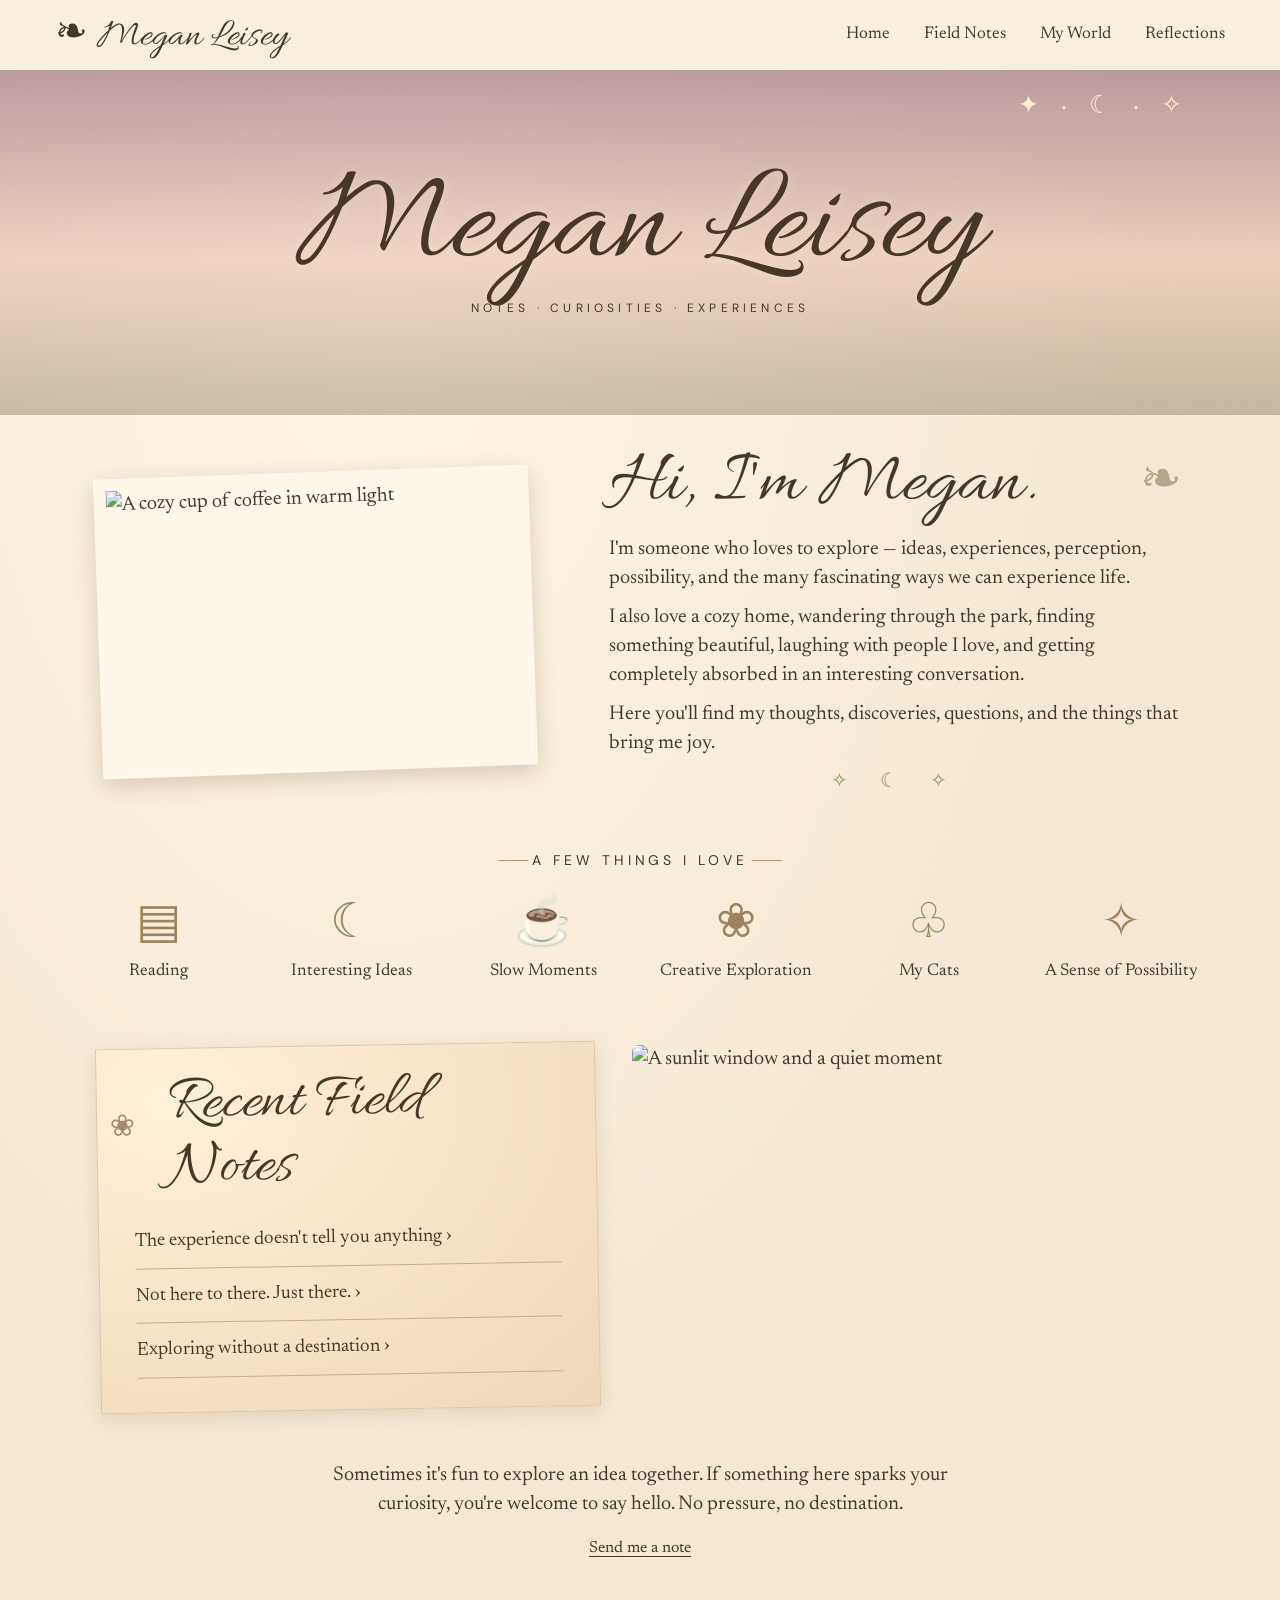
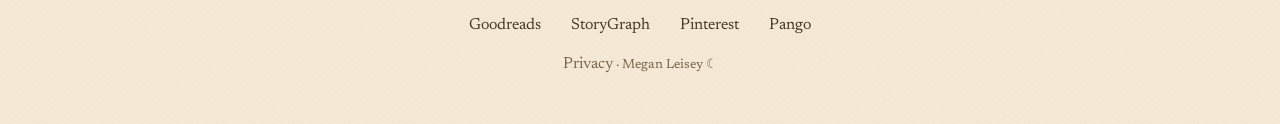
==== commit 6e89666b: "Recreate illustrated journal-style homepage and update park wording" ====
--- a/index.html
+++ b/index.html
@@ -1,85 +1,11 @@
 <!doctype html>
-<html lang="en">
-<head>
-  <meta charset="utf-8">
-  <meta name="viewport" content="width=device-width, initial-scale=1">
-  <meta name="description" content="A quiet personal space for curiosities, beauty, and things I love.">
-  <meta name="theme-color" content="#19353b">
-  <title>Megan Leisey — Notes from a Curious Life</title>
-  <link rel="preconnect" href="https://fonts.googleapis.com">
-  <link rel="preconnect" href="https://fonts.gstatic.com" crossorigin>
-  <link href="https://fonts.googleapis.com/css2?family=DM+Sans:wght@400;500;600&family=Newsreader:opsz,wght@6..72,400;6..72,500&display=swap" rel="stylesheet">
-  <link rel="stylesheet" href="/styles.css">
-</head>
-<body class="enchanted">
-  <header class="site-header">
-    <a class="name" href="#top"><span aria-hidden="true">✦</span> Megan Leisey <span aria-hidden="true">☾</span></a>
-    <nav aria-label="Primary navigation">
-<a href="#notes">Notes</a><a href="#field-notes">Field notes</a><a href="#moments">Moments</a><a href="#explore">Elsewhere</a>
-</nav>
-  </header>
-
-  <main id="top">
-<section class="hero enchanted-hero">
-<div class="hero-vignette" aria-hidden="true"></div>
-<div class="archive-seal" aria-hidden="true"><span>✦</span><b>ML</b><span>☾</span></div>
-<p class="eyebrow">Ideas, stories & little wonders</p>
-<h1>Notes from a curious life.</h1>
-<p class="hero-copy">I'm Megan. I love interesting ideas, cozy moments, stories, making things, and the unexpected ways life can surprise me. This is a little place to collect what catches my attention and makes me smile.</p>
-<p class="margin-note"><span aria-hidden="true">✦</span> A little of everything I love.</p>
-</section>
-<section class="recognition" id="notes">
-<div class="brush-label">✦ A little thought</div>
-<blockquote>“Not here to there. Just there.”</blockquote>
-<p>I love the feeling of discovering something new. Sometimes it's an idea that changes how I see everything. Sometimes it's a beautiful morning, a good story, or something that simply makes me happy.</p>
-</section>
-<section class="mechanism archive-page" id="space">
-<div><p class="section-number">I / A little about me</p><h2>Hi, I'm Megan.</h2><div class="ink-mark" aria-hidden="true">☾ · ✦ · ❧</div></div>
-<div class="mechanism-body">
-<p class="dropcap">I'm endlessly curious about being alive. I love exploring perception, consciousness, imagination, and all the different ways we can experience the very same world.</p>
-<p>I also love a cozy home, wandering through a bookstore, finding something beautiful, laughing with people I love, and getting completely absorbed in an interesting conversation.</p>
-<div class="specimen-tag"><span>A few things I love</span><strong>A really good story.</strong><br>Unexpected discoveries.<br>Coffee and slow mornings.<br>Creative little projects.<br>The feeling that anything is possible.</div>
-<p>I don't have a grand message to deliver here. I just like sharing the things that fascinate me, the thoughts I want to remember, and little pieces of my world.</p>
-<p class="marginalia">A collection of curiosities, just because.</p>
-</div></section>
-
-<section class="recent-notes" id="field-notes" aria-labelledby="recent-notes-heading">
-  <div class="recent-notes-intro">
-    <p class="section-number">II / Field notes</p>
-    <h2 id="recent-notes-heading">Things I've been thinking about.</h2>
-    <p>Some ideas stay with me. Some make me laugh, some make me wonder, and some change how I see something familiar. These are a few of the ones I've been enjoying lately.</p>
-  </div>
-  <div class="recent-notes-grid">
-    <article class="recent-note"><span>01 · Perception</span><h3>The experience doesn't tell you anything.</h3><p>I've been fascinated by the meanings we give what happens around us. What if an experience could simply be an experience, without becoming a conclusion about what's possible?</p><p class="recent-note-line">An observation doesn't have to become a verdict.</p></article>
-    <article class="recent-note"><span>02 · Allowing</span><h3>Not here to there. Just there.</h3><p>I love this image of putting on the experience you desire, like putting on clothes. Not figuring out how to travel toward a feeling, but enjoying the feeling itself.</p><p class="recent-note-line">No journey required.</p></article>
-    <article class="recent-note"><span>03 · Awareness</span><h3>A different kind of curiosity.</h3><p>I can follow a question because it delights me, not because there's a problem waiting to be solved. Some of my favorite discoveries begin with a simple 'I wonder...'</p><p class="recent-note-line">Curiosity can be its own reward.</p></article>
-    <article class="recent-note"><span>04 · Possibility</span><h3>What else is possible?</h3><p>I love imagining possibilities without needing to turn them into plans. Sometimes it's enough to enjoy the thought, follow it somewhere unexpected, and see what else appears.</p><p class="recent-note-line">There's always more to imagine.</p></article>
-    <article class="recent-note"><span>05 · Connection</span><h3>The joy of connection.</h3><p>A conversation that goes somewhere surprising. Laughing until it hurts. Feeling completely at ease with someone. I love connection that doesn't need an agenda.</p><p class="recent-note-line">Just being together.</p></article>
-    <article class="recent-note"><span>06 · Wonder</span><h3>Ordinary magic.</h3><p>A cat in a sunny window. A beautiful sentence. A room that feels just right. The small things are often the things I want to remember.</p><p class="recent-note-line">I love noticing the little things.</p></article>
-  </div>
-  <p class="recent-notes-outro">A few thoughts from my world. More whenever something catches my attention. ✦</p>
-</section>
-<section class="morning-gallery" id="moments" aria-labelledby="moments-heading">
-  <div class="morning-gallery-heading"><p class="section-number">III / Ordinary magic</p><h2 id="moments-heading">Little things I love.</h2><p>Sunlight through the windows, cats keeping company, warm coffee, and those ordinary moments that feel a little enchanted.</p></div>
-  <div class="moment-grid">
-    <figure class="moment moment-large"><img src="/assets/sunlit-window.webp" alt="A cat sitting at a sunlit window among autumn leaves" loading="lazy" onerror="this.closest('figure').hidden=true"><figcaption>Morning light</figcaption></figure>
-    <figure class="moment"><img src="/assets/morning-coffee.webp" alt="Coffee held in warm sunlight beside soft blankets" loading="lazy" onerror="this.closest('figure').hidden=true"><figcaption>Slow sips</figcaption></figure>
-    <figure class="moment"><img src="/assets/cozy-cat.webp" alt="A black cat resting on a cozy pile of blankets" loading="lazy" onerror="this.closest('figure').hidden=true"><figcaption>Good company</figcaption></figure>
-    <figure class="moment"><img src="/assets/autumn-corner.webp" alt="A cozy autumn scene above shelves of seasonal treasures" loading="lazy" onerror="this.closest('figure').hidden=true"><figcaption>Autumn at home</figcaption></figure>
-  </div>
-</section>
-<section class="explore" id="explore">
-<div><p class="section-number">IV / Elsewhere</p><h2>Other corners of my world.</h2></div>
-<div class="cards">
-<div class="card cabinet-card reading-card"><span>Stories & shelves</span><h3>My bookish world</h3><p>Books I've loved, stories I'm curious about, and the little bookshop where I pass along my reads.</p><div class="card-links"><a href="https://www.goodreads.com/user/show/13643688" target="_blank" rel="noreferrer">Goodreads ↗</a><a href="https://pangobooks.com/bookstore/cuddledupandcozybooks" target="_blank" rel="noreferrer">PangoBooks ↗</a></div></div>
-<a class="card cabinet-card" href="https://pin.it/2Id2JmrlI" target="_blank" rel="noreferrer"><span>Things that catch my eye</span><h3>Pinterest</h3><p>Beautiful spaces, tiny details, creative ideas, and anything that makes me stop and look twice.</p><b aria-hidden="true">↗</b></a>
-</div></section>
-</main>
-
-  <footer>
-    <p><span aria-hidden="true">✦</span> Megan Leisey</p>
-    <p>Notes from a curious life. ☾</p>
-    <div class="footer-links"><a href="/privacy">Privacy</a><a href="#top">Return to the top ↑</a></div>
-  </footer>
-</body>
-</html>+<html lang="en"><head><meta charset="utf-8"><meta name="viewport" content="width=device-width,initial-scale=1"><meta name="description" content="Megan Leisey — notes, curiosities, experiences, and things I love."><meta name="theme-color" content="#f4ead7"><title>Megan Leisey — Notes & Curiosities</title><link rel="preconnect" href="https://fonts.googleapis.com"><link rel="preconnect" href="https://fonts.gstatic.com" crossorigin><link href="https://fonts.googleapis.com/css2?family=Allura&family=DM+Sans:wght@400;500;600&family=Newsreader:opsz,wght@6..72,400;6..72,500&display=swap" rel="stylesheet"><style>
+:root{--paper:#f5e9d5;--ink:#463728;--muted:#77654e;--line:#cbb99c}*{box-sizing:border-box}html{scroll-behavior:smooth}body{margin:0;color:var(--ink);font-family:Newsreader,Georgia,serif;font-size:20px;line-height:1.45;background:radial-gradient(ellipse at 30% 15%,#fff4e5 0%,transparent 60%),repeating-linear-gradient(32deg,#00000003 0 1px,transparent 1px 5px),var(--paper)}a{color:inherit}header{height:70px;display:flex;align-items:center;justify-content:space-between;gap:20px;padding:0 max(4%,calc((100vw - 1170px)/2));background:#f9efdf}header .brand{font:39px Allura,cursive;text-decoration:none;white-space:nowrap}header nav{display:flex;gap:34px}header nav a{text-decoration:none;font-size:17px}header nav a:hover,.footer a:hover{text-decoration:underline}.hero{position:relative;min-height:345px;display:flex;align-items:center;justify-content:center;text-align:center;overflow:hidden;background:linear-gradient(180deg,#9d7784b0 0%,#d59e8c55 55%,#5b4e3150 100%),url('/assets/autumn-corner.webp') center 46%/cover}.hero:after{content:'✦  ·  ☾  ·  ✧';position:absolute;top:20px;right:7%;font-size:25px;color:#fff0d0;letter-spacing:8px}.hero h1{font:clamp(75px,11vw,140px)/1 Allura,cursive;margin:12px 0 0;text-shadow:0 1px 12px #f5ddc6aa}.hero p{font:12px 'DM Sans',sans-serif;letter-spacing:.35em;margin:0 0 22px}.wrap{max-width:1140px;margin:auto;padding:0 28px}.intro{display:grid;grid-template-columns:.95fr 1.25fr;align-items:center;gap:7%;padding-top:32px;padding-bottom:30px}.polaroid{padding:12px 12px 18px;background:#fff7e9;box-shadow:0 7px 22px #53371c32;transform:rotate(-2deg)}.polaroid img{display:block;width:100%;height:270px;object-fit:cover}.intro h2{font:clamp(50px,6vw,76px)/1 Allura,cursive;margin:0 0 12px}.intro p{margin:10px 0}.fern{font-size:50px;color:#8e8860;float:right;opacity:.65}.stars{text-align:center;color:#a1875c;letter-spacing:14px}.loves{padding:14px 0 35px}.label{text-align:center;font:14px 'DM Sans',sans-serif;letter-spacing:.28em;text-transform:uppercase;margin:10px 0 24px}.label:before,.label:after{content:' ─── ';letter-spacing:0;color:#aa906d}.lovegrid{display:grid;grid-template-columns:repeat(6,1fr);gap:15px;text-align:center}.lovegrid .symbol{font-size:48px;line-height:1.4;color:#987c52;filter:sepia(.3)}.lovegrid span{display:block;font-size:17px}.notes{display:grid;grid-template-columns:1fr 1.1fr;gap:34px;align-items:stretch;padding-top:25px;padding-bottom:30px}.note-paper{padding:24px 36px 34px;background:radial-gradient(ellipse at 15% 15%,#fff0d9,#eed9b9);box-shadow:0 5px 20px #66472622;transform:rotate(-1deg);border:1px solid #ddc8a8;position:relative}.note-paper:before{content:'❀';position:absolute;left:13px;top:58px;color:#a38b6b;font-size:30px}.note-paper h2{font:clamp(43px,5vw,65px)/1 Allura,cursive;margin:0 0 13px 35px}.note-paper a{display:block;padding:13px 0;border-bottom:1px solid #c9ae8b;text-decoration:none;font-size:19px}.note-paper a:hover{text-decoration:underline}.note-photo{position:relative;min-height:285px}.note-photo img{width:100%;height:100%;min-height:285px;object-fit:cover;border-radius:7px}.hello{padding:18px 20px 28px;text-align:center}.hello p{max-width:650px;margin:4px auto 14px}.hello a{font-size:16px;text-underline-offset:4px}.footer{padding:24px 16px 35px;text-align:center}.footer .links{display:flex;justify-content:center;gap:30px;flex-wrap:wrap}.footer a{font-size:16px;text-decoration:none}.footer .tiny{font-size:13px;margin-top:15px;color:var(--muted)}@media(max-width:700px){header{height:auto;min-height:80px;padding:10px 14px;flex-direction:column;gap:0}header nav{gap:16px;flex-wrap:wrap;justify-content:center}header nav a{font-size:15px}.hero{min-height:260px}.hero h1{font-size:76px}.hero p{font-size:9px}.intro,.notes{grid-template-columns:1fr;gap:25px}.intro{padding-top:28px}.polaroid img{height:230px}.lovegrid{grid-template-columns:repeat(3,1fr);row-gap:22px}.lovegrid .symbol{font-size:36px}.label{font-size:12px}.note-photo img{height:240px}.note-paper{padding:22px 20px 25px}.note-paper h2{margin-left:25px}}
+</style></head><body>
+<header><a class="brand" href="#home">❧ Megan Leisey</a><nav aria-label="Main"><a href="#home">Home</a><a href="#notes">Field Notes</a><a href="#about">My World</a><a href="#hello">Reflections</a></nav></header>
+<main id="home"><section class="hero"><div><h1>Megan Leisey</h1><p>NOTES · CURIOSITIES · EXPERIENCES</p></div></section>
+<section class="wrap intro" id="about"><div class="polaroid"><img src="/assets/morning-coffee.webp" alt="A cozy cup of coffee in warm light"></div><div><span class="fern" aria-hidden="true">❧</span><h2>Hi, I'm Megan.</h2><p>I'm someone who loves to explore — ideas, experiences, perception, possibility, and the many fascinating ways we can experience life.</p><p>I also love a cozy home, wandering through the park, finding something beautiful, laughing with people I love, and getting completely absorbed in an interesting conversation.</p><p>Here you'll find my thoughts, discoveries, questions, and the things that bring me joy.</p><div class="stars" aria-hidden="true">✧ ☾ ✧</div></div></section>
+<section class="wrap loves"><h2 class="label">A few things I love</h2><div class="lovegrid"><div><div class="symbol">▤</div><span>Reading</span></div><div><div class="symbol">☾</div><span>Interesting Ideas</span></div><div><div class="symbol">☕</div><span>Slow Moments</span></div><div><div class="symbol">❀</div><span>Creative Exploration</span></div><div><div class="symbol">♧</div><span>My Cats</span></div><div><div class="symbol">✧</div><span>A Sense of Possibility</span></div></div></section>
+<section class="wrap notes" id="notes"><div class="note-paper"><h2>Recent Field Notes</h2><a href="mailto:meganleisey@gmail.com?subject=The%20experience%20doesn%27t%20tell%20you%20anything">The experience doesn't tell you anything ›</a><a href="mailto:meganleisey@gmail.com?subject=Not%20here%20to%20there">Not here to there. Just there. ›</a><a href="mailto:meganleisey@gmail.com?subject=Exploring%20without%20a%20destination">Exploring without a destination ›</a></div><div class="note-photo"><img src="/assets/sunlit-window.webp" alt="A sunlit window and a quiet moment"></div></section>
+<section class="hello" id="hello"><p>Sometimes it's fun to explore an idea together. If something here sparks your curiosity, you're welcome to say hello. No pressure, no destination.</p><a href="mailto:meganleisey@gmail.com?subject=Hello%20Megan">Send me a note</a></section></main>
+<footer class="footer"><div class="links"><a href="https://www.goodreads.com/user/show/13643688" target="_blank" rel="noopener noreferrer">Goodreads</a><a href="https://app.thestorygraph.com/profile/meganleisey" target="_blank" rel="noopener noreferrer">StoryGraph</a><a href="https://pin.it/2Id2JmrlI" target="_blank" rel="noopener noreferrer">Pinterest</a><a href="https://pangobooks.com/bookstore/cuddledupandcozybooks" target="_blank" rel="noopener noreferrer">Pango</a></div><p class="tiny"><a href="/privacy">Privacy</a> · Megan Leisey ☾</p></footer></body></html>
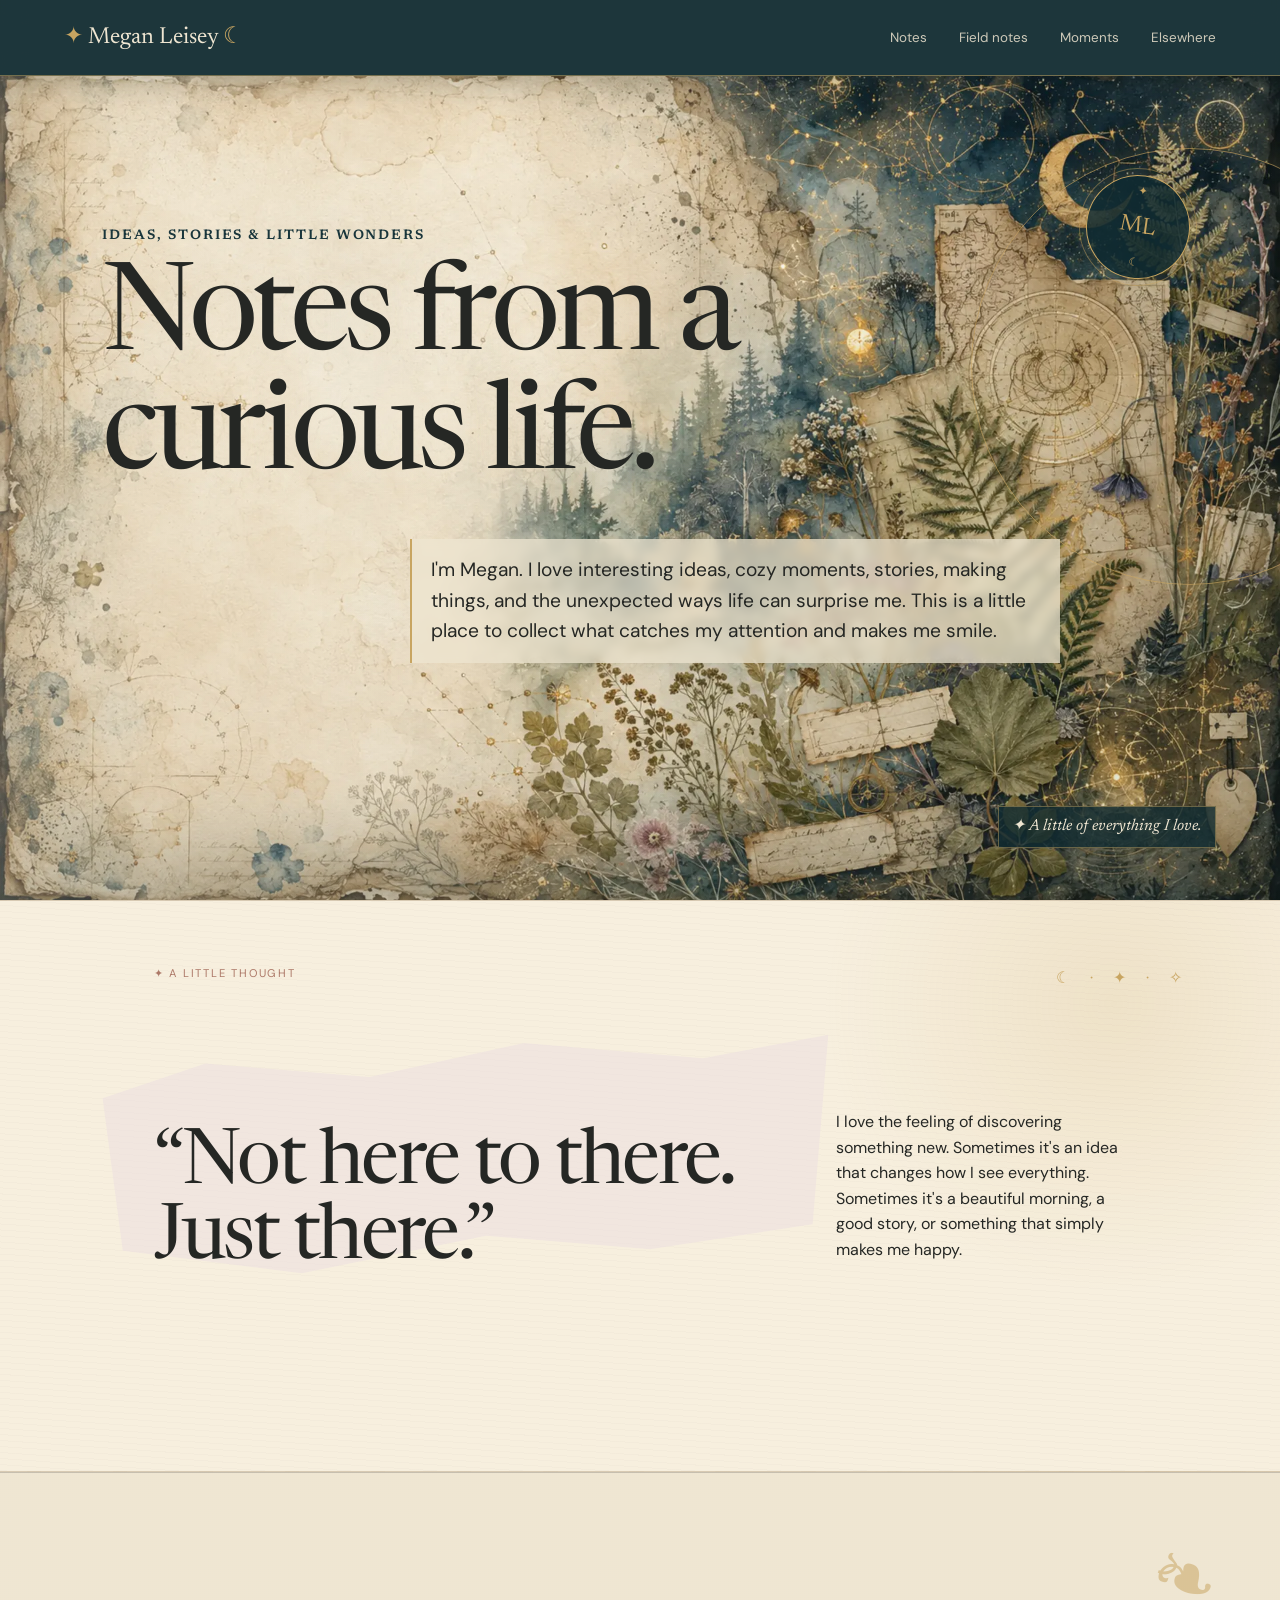
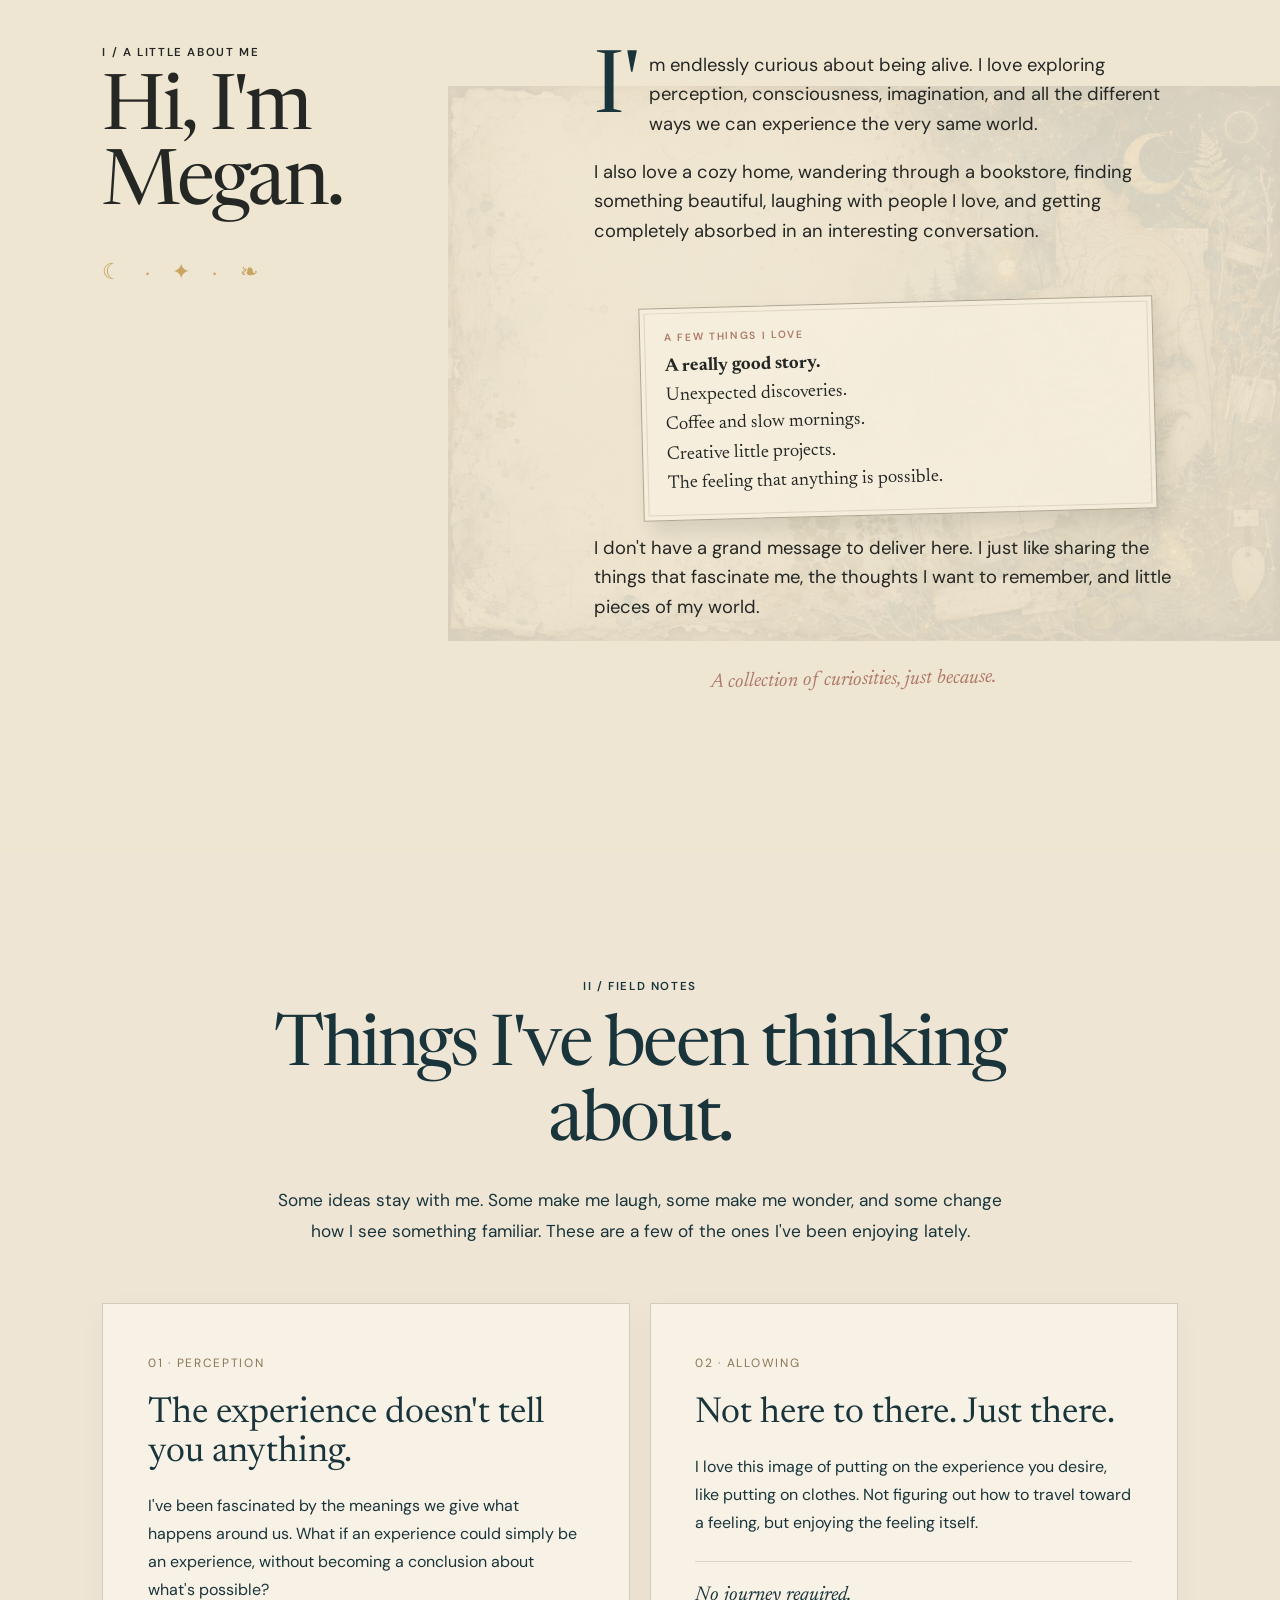
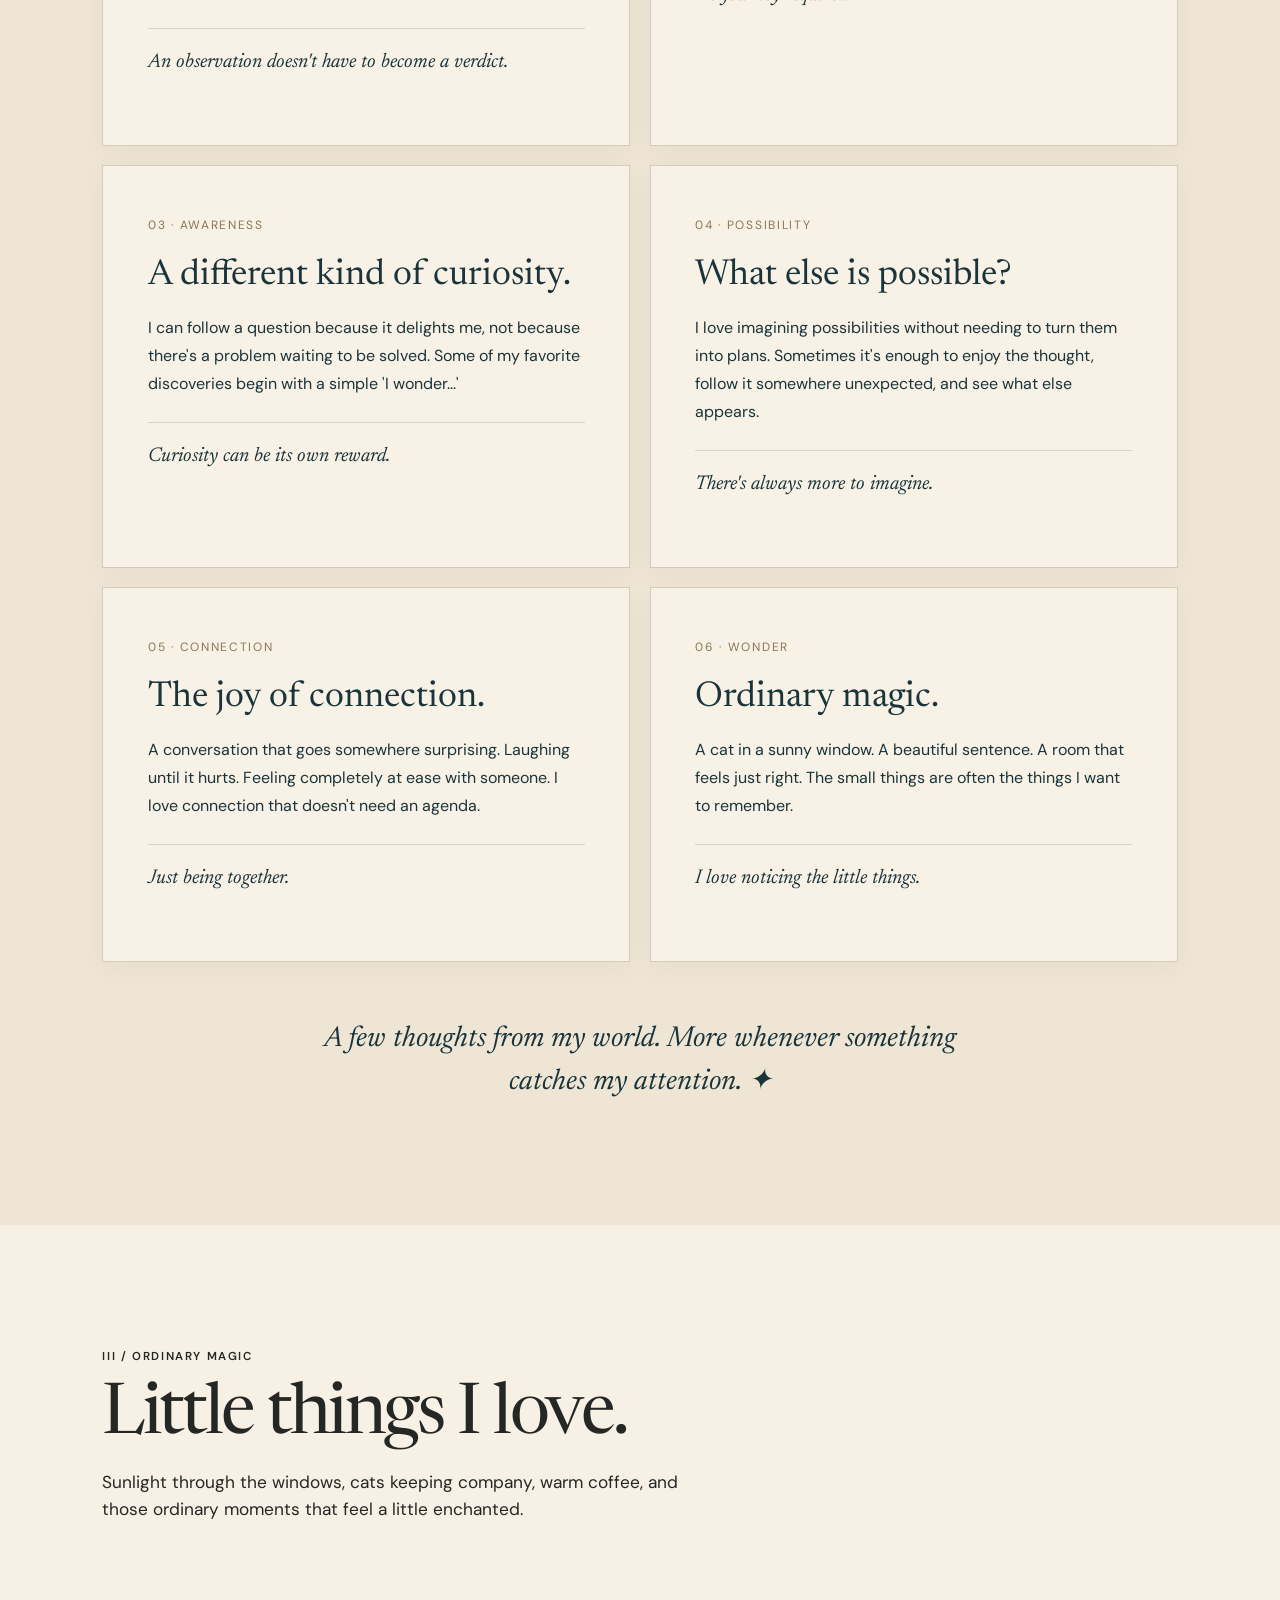
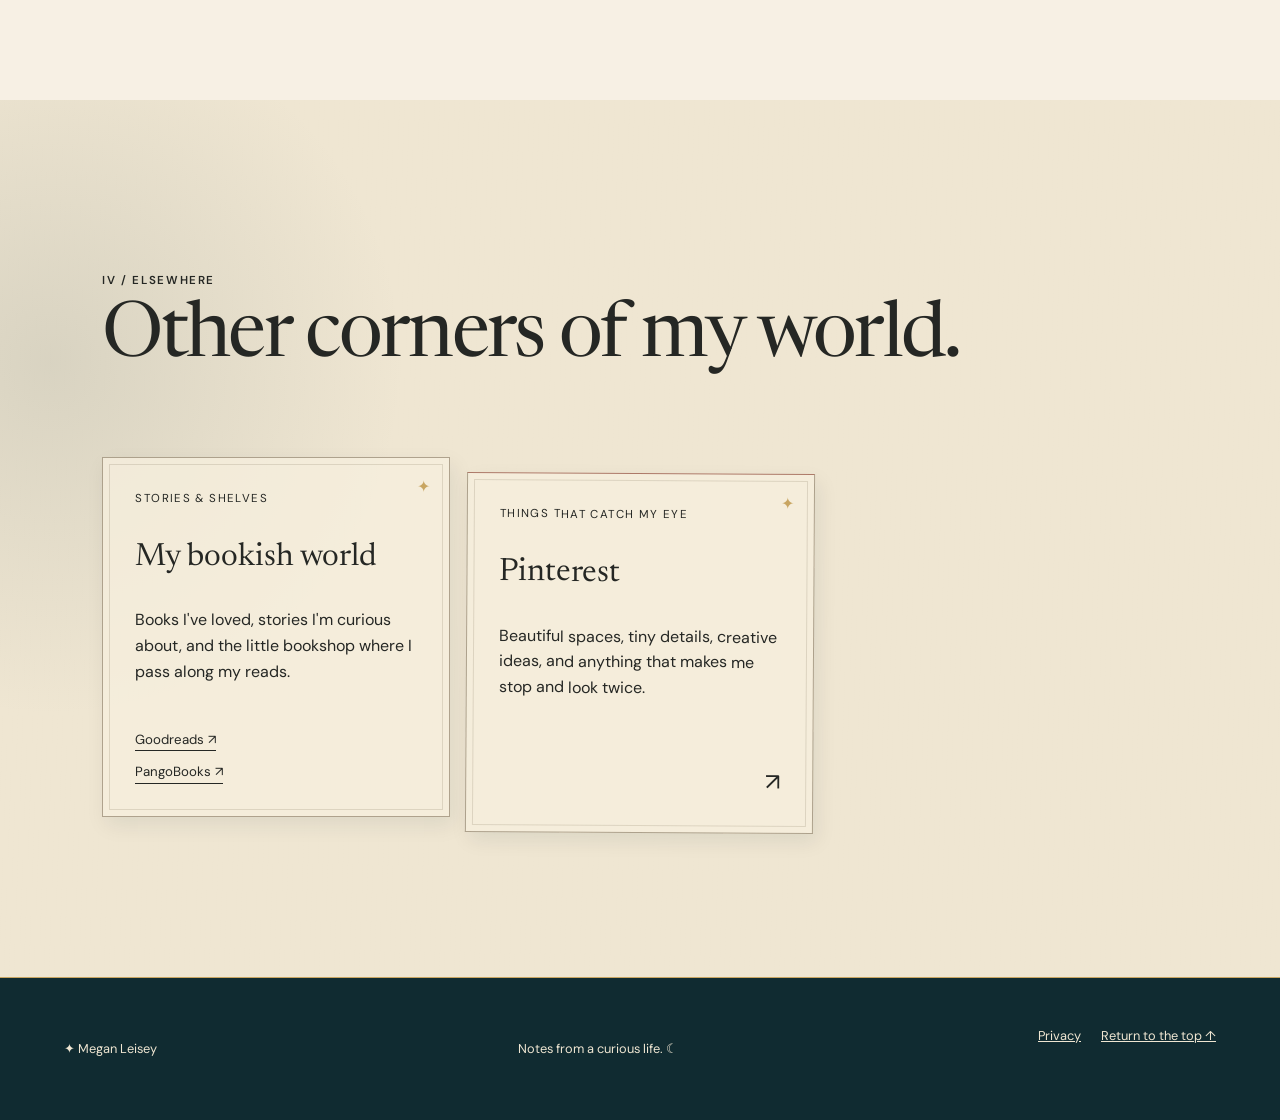
==== commit aec5db6e: "Restore original enchanted homepage layout with updated personal wording" ====
--- a/index.html
+++ b/index.html
@@ -1,11 +1,85 @@
 <!doctype html>
-<html lang="en"><head><meta charset="utf-8"><meta name="viewport" content="width=device-width,initial-scale=1"><meta name="description" content="Megan Leisey — notes, curiosities, experiences, and things I love."><meta name="theme-color" content="#f4ead7"><title>Megan Leisey — Notes & Curiosities</title><link rel="preconnect" href="https://fonts.googleapis.com"><link rel="preconnect" href="https://fonts.gstatic.com" crossorigin><link href="https://fonts.googleapis.com/css2?family=Allura&family=DM+Sans:wght@400;500;600&family=Newsreader:opsz,wght@6..72,400;6..72,500&display=swap" rel="stylesheet"><style>
-:root{--paper:#f5e9d5;--ink:#463728;--muted:#77654e;--line:#cbb99c}*{box-sizing:border-box}html{scroll-behavior:smooth}body{margin:0;color:var(--ink);font-family:Newsreader,Georgia,serif;font-size:20px;line-height:1.45;background:radial-gradient(ellipse at 30% 15%,#fff4e5 0%,transparent 60%),repeating-linear-gradient(32deg,#00000003 0 1px,transparent 1px 5px),var(--paper)}a{color:inherit}header{height:70px;display:flex;align-items:center;justify-content:space-between;gap:20px;padding:0 max(4%,calc((100vw - 1170px)/2));background:#f9efdf}header .brand{font:39px Allura,cursive;text-decoration:none;white-space:nowrap}header nav{display:flex;gap:34px}header nav a{text-decoration:none;font-size:17px}header nav a:hover,.footer a:hover{text-decoration:underline}.hero{position:relative;min-height:345px;display:flex;align-items:center;justify-content:center;text-align:center;overflow:hidden;background:linear-gradient(180deg,#9d7784b0 0%,#d59e8c55 55%,#5b4e3150 100%),url('/assets/autumn-corner.webp') center 46%/cover}.hero:after{content:'✦  ·  ☾  ·  ✧';position:absolute;top:20px;right:7%;font-size:25px;color:#fff0d0;letter-spacing:8px}.hero h1{font:clamp(75px,11vw,140px)/1 Allura,cursive;margin:12px 0 0;text-shadow:0 1px 12px #f5ddc6aa}.hero p{font:12px 'DM Sans',sans-serif;letter-spacing:.35em;margin:0 0 22px}.wrap{max-width:1140px;margin:auto;padding:0 28px}.intro{display:grid;grid-template-columns:.95fr 1.25fr;align-items:center;gap:7%;padding-top:32px;padding-bottom:30px}.polaroid{padding:12px 12px 18px;background:#fff7e9;box-shadow:0 7px 22px #53371c32;transform:rotate(-2deg)}.polaroid img{display:block;width:100%;height:270px;object-fit:cover}.intro h2{font:clamp(50px,6vw,76px)/1 Allura,cursive;margin:0 0 12px}.intro p{margin:10px 0}.fern{font-size:50px;color:#8e8860;float:right;opacity:.65}.stars{text-align:center;color:#a1875c;letter-spacing:14px}.loves{padding:14px 0 35px}.label{text-align:center;font:14px 'DM Sans',sans-serif;letter-spacing:.28em;text-transform:uppercase;margin:10px 0 24px}.label:before,.label:after{content:' ─── ';letter-spacing:0;color:#aa906d}.lovegrid{display:grid;grid-template-columns:repeat(6,1fr);gap:15px;text-align:center}.lovegrid .symbol{font-size:48px;line-height:1.4;color:#987c52;filter:sepia(.3)}.lovegrid span{display:block;font-size:17px}.notes{display:grid;grid-template-columns:1fr 1.1fr;gap:34px;align-items:stretch;padding-top:25px;padding-bottom:30px}.note-paper{padding:24px 36px 34px;background:radial-gradient(ellipse at 15% 15%,#fff0d9,#eed9b9);box-shadow:0 5px 20px #66472622;transform:rotate(-1deg);border:1px solid #ddc8a8;position:relative}.note-paper:before{content:'❀';position:absolute;left:13px;top:58px;color:#a38b6b;font-size:30px}.note-paper h2{font:clamp(43px,5vw,65px)/1 Allura,cursive;margin:0 0 13px 35px}.note-paper a{display:block;padding:13px 0;border-bottom:1px solid #c9ae8b;text-decoration:none;font-size:19px}.note-paper a:hover{text-decoration:underline}.note-photo{position:relative;min-height:285px}.note-photo img{width:100%;height:100%;min-height:285px;object-fit:cover;border-radius:7px}.hello{padding:18px 20px 28px;text-align:center}.hello p{max-width:650px;margin:4px auto 14px}.hello a{font-size:16px;text-underline-offset:4px}.footer{padding:24px 16px 35px;text-align:center}.footer .links{display:flex;justify-content:center;gap:30px;flex-wrap:wrap}.footer a{font-size:16px;text-decoration:none}.footer .tiny{font-size:13px;margin-top:15px;color:var(--muted)}@media(max-width:700px){header{height:auto;min-height:80px;padding:10px 14px;flex-direction:column;gap:0}header nav{gap:16px;flex-wrap:wrap;justify-content:center}header nav a{font-size:15px}.hero{min-height:260px}.hero h1{font-size:76px}.hero p{font-size:9px}.intro,.notes{grid-template-columns:1fr;gap:25px}.intro{padding-top:28px}.polaroid img{height:230px}.lovegrid{grid-template-columns:repeat(3,1fr);row-gap:22px}.lovegrid .symbol{font-size:36px}.label{font-size:12px}.note-photo img{height:240px}.note-paper{padding:22px 20px 25px}.note-paper h2{margin-left:25px}}
-</style></head><body>
-<header><a class="brand" href="#home">❧ Megan Leisey</a><nav aria-label="Main"><a href="#home">Home</a><a href="#notes">Field Notes</a><a href="#about">My World</a><a href="#hello">Reflections</a></nav></header>
-<main id="home"><section class="hero"><div><h1>Megan Leisey</h1><p>NOTES · CURIOSITIES · EXPERIENCES</p></div></section>
-<section class="wrap intro" id="about"><div class="polaroid"><img src="/assets/morning-coffee.webp" alt="A cozy cup of coffee in warm light"></div><div><span class="fern" aria-hidden="true">❧</span><h2>Hi, I'm Megan.</h2><p>I'm someone who loves to explore — ideas, experiences, perception, possibility, and the many fascinating ways we can experience life.</p><p>I also love a cozy home, wandering through the park, finding something beautiful, laughing with people I love, and getting completely absorbed in an interesting conversation.</p><p>Here you'll find my thoughts, discoveries, questions, and the things that bring me joy.</p><div class="stars" aria-hidden="true">✧ ☾ ✧</div></div></section>
-<section class="wrap loves"><h2 class="label">A few things I love</h2><div class="lovegrid"><div><div class="symbol">▤</div><span>Reading</span></div><div><div class="symbol">☾</div><span>Interesting Ideas</span></div><div><div class="symbol">☕</div><span>Slow Moments</span></div><div><div class="symbol">❀</div><span>Creative Exploration</span></div><div><div class="symbol">♧</div><span>My Cats</span></div><div><div class="symbol">✧</div><span>A Sense of Possibility</span></div></div></section>
-<section class="wrap notes" id="notes"><div class="note-paper"><h2>Recent Field Notes</h2><a href="mailto:meganleisey@gmail.com?subject=The%20experience%20doesn%27t%20tell%20you%20anything">The experience doesn't tell you anything ›</a><a href="mailto:meganleisey@gmail.com?subject=Not%20here%20to%20there">Not here to there. Just there. ›</a><a href="mailto:meganleisey@gmail.com?subject=Exploring%20without%20a%20destination">Exploring without a destination ›</a></div><div class="note-photo"><img src="/assets/sunlit-window.webp" alt="A sunlit window and a quiet moment"></div></section>
-<section class="hello" id="hello"><p>Sometimes it's fun to explore an idea together. If something here sparks your curiosity, you're welcome to say hello. No pressure, no destination.</p><a href="mailto:meganleisey@gmail.com?subject=Hello%20Megan">Send me a note</a></section></main>
-<footer class="footer"><div class="links"><a href="https://www.goodreads.com/user/show/13643688" target="_blank" rel="noopener noreferrer">Goodreads</a><a href="https://app.thestorygraph.com/profile/meganleisey" target="_blank" rel="noopener noreferrer">StoryGraph</a><a href="https://pin.it/2Id2JmrlI" target="_blank" rel="noopener noreferrer">Pinterest</a><a href="https://pangobooks.com/bookstore/cuddledupandcozybooks" target="_blank" rel="noopener noreferrer">Pango</a></div><p class="tiny"><a href="/privacy">Privacy</a> · Megan Leisey ☾</p></footer></body></html>+<html lang="en">
+<head>
+  <meta charset="utf-8">
+  <meta name="viewport" content="width=device-width, initial-scale=1">
+  <meta name="description" content="A quiet personal space for curiosities, beauty, and things I love.">
+  <meta name="theme-color" content="#19353b">
+  <title>Megan Leisey — Notes from a Curious Life</title>
+  <link rel="preconnect" href="https://fonts.googleapis.com">
+  <link rel="preconnect" href="https://fonts.gstatic.com" crossorigin>
+  <link href="https://fonts.googleapis.com/css2?family=DM+Sans:wght@400;500;600&family=Newsreader:opsz,wght@6..72,400;6..72,500&display=swap" rel="stylesheet">
+  <link rel="stylesheet" href="/styles.css">
+</head>
+<body class="enchanted">
+  <header class="site-header">
+    <a class="name" href="#top"><span aria-hidden="true">✦</span> Megan Leisey <span aria-hidden="true">☾</span></a>
+    <nav aria-label="Primary navigation">
+<a href="#notes">Notes</a><a href="#field-notes">Field notes</a><a href="#moments">Moments</a><a href="#explore">Elsewhere</a>
+</nav>
+  </header>
+
+  <main id="top">
+<section class="hero enchanted-hero">
+<div class="hero-vignette" aria-hidden="true"></div>
+<div class="archive-seal" aria-hidden="true"><span>✦</span><b>ML</b><span>☾</span></div>
+<p class="eyebrow">Ideas, stories & little wonders</p>
+<h1>Notes from a curious life.</h1>
+<p class="hero-copy">I'm Megan. I love interesting ideas, cozy moments, stories, making things, and the unexpected ways life can surprise me. This is a little place to collect what catches my attention and makes me smile.</p>
+<p class="margin-note"><span aria-hidden="true">✦</span> A little of everything I love.</p>
+</section>
+<section class="recognition" id="notes">
+<div class="brush-label">✦ A little thought</div>
+<blockquote>“Not here to there. Just there.”</blockquote>
+<p>I love the feeling of discovering something new. Sometimes it's an idea that changes how I see everything. Sometimes it's a beautiful morning, a good story, or something that simply makes me happy.</p>
+</section>
+<section class="mechanism archive-page" id="space">
+<div><p class="section-number">I / A little about me</p><h2>Hi, I'm Megan.</h2><div class="ink-mark" aria-hidden="true">☾ · ✦ · ❧</div></div>
+<div class="mechanism-body">
+<p class="dropcap">I'm endlessly curious about being alive. I love exploring perception, consciousness, imagination, and all the different ways we can experience the very same world.</p>
+<p>I also love a cozy home, wandering through a bookstore, finding something beautiful, laughing with people I love, and getting completely absorbed in an interesting conversation.</p>
+<div class="specimen-tag"><span>A few things I love</span><strong>A really good story.</strong><br>Unexpected discoveries.<br>Coffee and slow mornings.<br>Creative little projects.<br>The feeling that anything is possible.</div>
+<p>I don't have a grand message to deliver here. I just like sharing the things that fascinate me, the thoughts I want to remember, and little pieces of my world.</p>
+<p class="marginalia">A collection of curiosities, just because.</p>
+</div></section>
+
+<section class="recent-notes" id="field-notes" aria-labelledby="recent-notes-heading">
+  <div class="recent-notes-intro">
+    <p class="section-number">II / Field notes</p>
+    <h2 id="recent-notes-heading">Things I've been thinking about.</h2>
+    <p>Some ideas stay with me. Some make me laugh, some make me wonder, and some change how I see something familiar. These are a few of the ones I've been enjoying lately.</p>
+  </div>
+  <div class="recent-notes-grid">
+    <article class="recent-note"><span>01 · Perception</span><h3>The experience doesn't tell you anything.</h3><p>I've been fascinated by the meanings we give what happens around us. What if an experience could simply be an experience, without becoming a conclusion about what's possible?</p><p class="recent-note-line">An observation doesn't have to become a verdict.</p></article>
+    <article class="recent-note"><span>02 · Allowing</span><h3>Not here to there. Just there.</h3><p>I love this image of putting on the experience you desire, like putting on clothes. Not figuring out how to travel toward a feeling, but enjoying the feeling itself.</p><p class="recent-note-line">No journey required.</p></article>
+    <article class="recent-note"><span>03 · Awareness</span><h3>A different kind of curiosity.</h3><p>I can follow a question because it delights me, not because there's a problem waiting to be solved. Some of my favorite discoveries begin with a simple 'I wonder...'</p><p class="recent-note-line">Curiosity can be its own reward.</p></article>
+    <article class="recent-note"><span>04 · Possibility</span><h3>What else is possible?</h3><p>I love imagining possibilities without needing to turn them into plans. Sometimes it's enough to enjoy the thought, follow it somewhere unexpected, and see what else appears.</p><p class="recent-note-line">There's always more to imagine.</p></article>
+    <article class="recent-note"><span>05 · Connection</span><h3>The joy of connection.</h3><p>A conversation that goes somewhere surprising. Laughing until it hurts. Feeling completely at ease with someone. I love connection that doesn't need an agenda.</p><p class="recent-note-line">Just being together.</p></article>
+    <article class="recent-note"><span>06 · Wonder</span><h3>Ordinary magic.</h3><p>A cat in a sunny window. A beautiful sentence. A room that feels just right. The small things are often the things I want to remember.</p><p class="recent-note-line">I love noticing the little things.</p></article>
+  </div>
+  <p class="recent-notes-outro">A few thoughts from my world. More whenever something catches my attention. ✦</p>
+</section>
+<section class="morning-gallery" id="moments" aria-labelledby="moments-heading">
+  <div class="morning-gallery-heading"><p class="section-number">III / Ordinary magic</p><h2 id="moments-heading">Little things I love.</h2><p>Sunlight through the windows, cats keeping company, warm coffee, and those ordinary moments that feel a little enchanted.</p></div>
+  <div class="moment-grid">
+    <figure class="moment moment-large"><img src="/assets/sunlit-window.webp" alt="A cat sitting at a sunlit window among autumn leaves" loading="lazy" onerror="this.closest('figure').hidden=true"><figcaption>Morning light</figcaption></figure>
+    <figure class="moment"><img src="/assets/morning-coffee.webp" alt="Coffee held in warm sunlight beside soft blankets" loading="lazy" onerror="this.closest('figure').hidden=true"><figcaption>Slow sips</figcaption></figure>
+    <figure class="moment"><img src="/assets/cozy-cat.webp" alt="A black cat resting on a cozy pile of blankets" loading="lazy" onerror="this.closest('figure').hidden=true"><figcaption>Good company</figcaption></figure>
+    <figure class="moment"><img src="/assets/autumn-corner.webp" alt="A cozy autumn scene above shelves of seasonal treasures" loading="lazy" onerror="this.closest('figure').hidden=true"><figcaption>Autumn at home</figcaption></figure>
+  </div>
+</section>
+<section class="explore" id="explore">
+<div><p class="section-number">IV / Elsewhere</p><h2>Other corners of my world.</h2></div>
+<div class="cards">
+<div class="card cabinet-card reading-card"><span>Stories & shelves</span><h3>My bookish world</h3><p>Books I've loved, stories I'm curious about, and the little bookshop where I pass along my reads.</p><div class="card-links"><a href="https://www.goodreads.com/user/show/13643688" target="_blank" rel="noreferrer">Goodreads ↗</a><a href="https://pangobooks.com/bookstore/cuddledupandcozybooks" target="_blank" rel="noreferrer">PangoBooks ↗</a></div></div>
+<a class="card cabinet-card" href="https://pin.it/2Id2JmrlI" target="_blank" rel="noreferrer"><span>Things that catch my eye</span><h3>Pinterest</h3><p>Beautiful spaces, tiny details, creative ideas, and anything that makes me stop and look twice.</p><b aria-hidden="true">↗</b></a>
+</div></section>
+</main>
+
+  <footer>
+    <p><span aria-hidden="true">✦</span> Megan Leisey</p>
+    <p>Notes from a curious life. ☾</p>
+    <div class="footer-links"><a href="/privacy">Privacy</a><a href="#top">Return to the top ↑</a></div>
+  </footer>
+</body>
+</html>
--- a/styles.css
+++ b/styles.css
@@ -0,0 +1,649 @@
+:root {
+  --ink: #252724;
+  --paper: #f4f0e8;
+  --cream: #fffaf1;
+  --estuary: #19353b;
+  --slate: #526c71;
+  --fog: #aabbbd;
+  --sage: #78827a;
+  --clay: #ad7968;
+  --blush: #eee1e0;
+  --mushroom: #847870;
+  --line: rgba(37,39,36,.2);
+  --light-line: rgba(244,240,232,.22);
+}
+* { box-sizing: border-box; }
+html { scroll-behavior: smooth; }
+body { margin: 0; color: var(--ink); background: var(--paper); font-family: "DM Sans", sans-serif; line-height: 1.6; }
+a { color: inherit; }
+.site-header { min-height: 76px; display: flex; align-items: center; justify-content: space-between; padding: 0 5vw; border-bottom: 1px solid var(--line); position: relative; z-index: 5; background: rgba(244,240,232,.9); backdrop-filter: blur(12px); }
+.name { font-family: "Newsreader", serif; font-size: 1.45rem; text-decoration: none; }
+nav { display: flex; gap: 2rem; }
+nav a { font-size: .84rem; text-decoration: none; }
+nav a:hover, .text-link:hover { opacity: .58; }
+.hero { min-height: calc(100vh - 76px); padding: 12vh 8vw 8vh; position: relative; overflow: hidden; isolation: isolate; }
+.hero::after { content: ""; position: absolute; width: 34vw; height: 34vw; border: 1px solid rgba(82,108,113,.55); border-radius: 50%; right: -10vw; top: 8vh; z-index: -1; }
+.watercolor { position: absolute; z-index: -2; width: 48vw; height: 48vw; right: -16vw; top: -2vw; border-radius: 45% 55% 60% 40%; background: radial-gradient(circle at 35% 35%, rgba(238,225,224,.85), rgba(170,187,189,.38) 34%, rgba(82,108,113,.12) 60%, transparent 72%); filter: blur(18px); opacity: .85; }
+.eyebrow, .section-number { text-transform: uppercase; letter-spacing: .14em; font-size: .72rem; font-weight: 600; }
+h1, h2, blockquote { font-family: "Newsreader", serif; font-weight: 400; line-height: .98; margin: 0; }
+h1 { font-size: clamp(4rem, 9.5vw, 9.2rem); max-width: 1100px; letter-spacing: -.045em; }
+.hero-copy { max-width: 650px; font-size: clamp(1.05rem, 1.5vw, 1.32rem); margin: 2.5rem 0 2rem 24vw; }
+.actions { display: flex; align-items: center; gap: 2rem; margin-left: 24vw; }
+.button { display: inline-block; text-decoration: none; padding: .9rem 1.25rem; border-radius: 100px; font-size: .87rem; font-weight: 600; }
+.button-dark { background: var(--estuary); color: var(--paper); }
+.button-light { background: var(--cream); color: var(--estuary); margin-top: 1.2rem; }
+.text-link { text-decoration: none; border-bottom: 1px solid; }
+.margin-note { position: absolute; right: 5vw; bottom: 4vh; font-family: "Newsreader", serif; font-style: italic; }
+.mechanism { display: grid; grid-template-columns: 1fr 1.5fr; gap: 8vw; padding: 10rem 8vw; border-top: 1px solid var(--line); }
+h2 { font-size: clamp(3rem, 6vw, 6rem); letter-spacing: -.035em; }
+.mechanism-body { font-size: 1.15rem; max-width: 720px; }
+.sequence { margin-top: 4rem; border-top: 1px solid var(--line); }
+.sequence span { display: flex; align-items: center; gap: 1rem; padding: .9rem 0; border-bottom: 1px solid var(--line); }
+.sequence span::before { content: "→"; color: var(--clay); }
+.recognition { background: var(--cream); padding: 12rem 12vw; display: grid; grid-template-columns: 2fr 1fr; gap: 8vw; align-items: end; position: relative; overflow: hidden; }
+.recognition::before { content: ""; position: absolute; width: 58%; height: 42%; left: 7%; top: 24%; background: var(--blush); opacity: .64; transform: rotate(-2deg); clip-path: polygon(2% 20%, 16% 7%, 38% 15%, 59% 3%, 83% 12%, 100% 4%, 97% 83%, 75% 91%, 53% 83%, 28% 96%, 4% 84%); }
+.recognition > * { position: relative; }
+.brush-label { position: absolute; top: 4rem; left: 12vw; color: var(--clay); font-size: .7rem; text-transform: uppercase; letter-spacing: .16em; }
+blockquote { font-size: clamp(3rem, 6vw, 6.5rem); letter-spacing: -.035em; }
+.about { position: relative; overflow: hidden; background: var(--blush); padding: 10rem 8vw; }
+.about-atmosphere { position: absolute; width: 42vw; height: 42vw; left: -18vw; bottom: -24vw; border-radius: 50%; background: radial-gradient(circle at 65% 35%, rgba(170,187,189,.8), rgba(120,130,122,.4) 45%, transparent 70%); filter: blur(16px); }
+.about-grid { display: grid; grid-template-columns: 1.3fr .8fr; gap: 10vw; margin-top: 3rem; position: relative; }
+.about-copy { font-size: 1.08rem; }
+.about-copy p:first-child { margin-top: 0; }
+.observer-note { font-family: "Newsreader", serif; font-size: 1.55rem; line-height: 1.25; color: var(--estuary); margin-top: 3rem; padding-top: 1.5rem; border-top: 1px solid rgba(25,53,59,.25); }
+.coaching { background: var(--estuary); color: var(--paper); padding: 10rem 8vw; position: relative; }
+.coaching::after { content: ""; position: absolute; width: 18rem; height: 18rem; right: 5vw; bottom: -9rem; border: 1px solid rgba(170,187,189,.35); border-radius: 50%; }
+.coaching-grid { display: grid; grid-template-columns: 1.4fr .8fr; gap: 10vw; margin-top: 3rem; position: relative; z-index: 1; }
+.coaching-grid p { font-size: 1.12rem; }
+.explore { padding: 10rem 8vw; }
+.cards { display: grid; grid-template-columns: repeat(3, 1fr); gap: 1rem; margin-top: 5rem; }
+.card { min-height: 360px; padding: 2rem; border: 1px solid var(--line); border-top: 4px solid var(--slate); text-decoration: none; display: flex; flex-direction: column; transition: .25s ease; }
+.card:nth-child(2) { border-top-color: var(--clay); }
+.card:nth-child(3) { border-top-color: var(--sage); }
+.card:hover { transform: translateY(-6px); background: var(--cream); }
+.card span { font-size: .72rem; text-transform: uppercase; letter-spacing: .12em; }
+.card h3 { font-family: "Newsreader", serif; font-size: 2rem; font-weight: 400; line-height: 1.1; margin: 2rem 0 1rem; }
+.card b { margin-top: auto; align-self: end; font-size: 1.5rem; font-weight: 400; }
+.writing { min-height: 80vh; padding: 9rem 8vw 11rem; background: var(--slate); color: var(--paper); position: relative; overflow: hidden; isolation: isolate; }
+.writing::before { content: ""; position: absolute; inset: 0; z-index: -2; background: linear-gradient(145deg, rgba(25,53,59,.5), transparent 45%), radial-gradient(circle at 88% 20%, rgba(170,187,189,.42), transparent 30%); }
+.writing-orbit { position: absolute; width: 38vw; height: 38vw; right: -10vw; top: -8vw; border: 1px solid rgba(244,240,232,.25); border-radius: 50%; }
+.writing-grid { display: grid; grid-template-columns: 1.3fr .8fr; gap: 10vw; margin-top: 3rem; align-items: start; position: relative; }
+.field-kicker { font-family: "Newsreader", serif; font-style: italic; color: var(--blush); margin: 0 0 1rem; }
+.writing-intro { font-size: 1.08rem; }
+.writing-intro > p { margin-top: 0; }
+.note-placeholder { margin-top: 3.5rem; padding: 2rem; background: rgba(238,225,224,.94); color: var(--estuary); position: relative; }
+.note-placeholder::before { content: ""; position: absolute; left: -.6rem; top: -.65rem; width: 42%; height: 1.2rem; background: rgba(244,240,232,.38); transform: rotate(-2deg); }
+.note-placeholder span { display: block; font-size: .7rem; text-transform: uppercase; letter-spacing: .14em; font-weight: 600; }
+.note-placeholder p { font-family: "Newsreader", serif; font-size: 1.5rem; line-height: 1.2; margin: 1rem 0 0; }
+footer { padding: 3rem 5vw; border-top: 1px solid var(--line); display: flex; justify-content: space-between; font-size: .8rem; }
+.footer-links { display: flex; gap: 1.25rem; }
+.legal { padding: 10vh 8vw 9rem; }
+.legal h1 { font-size: clamp(4rem, 9vw, 8rem); max-width: 1000px; }
+.legal-updated { margin: 2rem 0 5rem; color: var(--sage); font-size: .85rem; }
+.legal-copy { max-width: 760px; margin-left: 24vw; }
+.legal-copy section { padding: 2rem 0; border-top: 1px solid var(--line); }
+.legal-copy h2 { font-family: "Newsreader", serif; font-size: clamp(1.8rem, 3vw, 2.7rem); letter-spacing: -.02em; margin-bottom: 1rem; }
+.legal-copy p { margin: 0; }
+@media (max-width: 800px) {
+  nav { gap: 1rem; }
+  nav a:nth-child(2), nav a:nth-child(3) { display: none; }
+  .hero { padding: 12vh 6vw 8vh; }
+  .hero::after { width: 65vw; height: 65vw; right: -30vw; }
+  .watercolor { width: 90vw; height: 90vw; right: -45vw; }
+  h1 { font-size: clamp(3.4rem, 17vw, 6rem); }
+  .hero-copy, .actions { margin-left: 0; }
+  .margin-note { display: none; }
+  .mechanism, .recognition, .about-grid, .coaching-grid, .writing-grid { grid-template-columns: 1fr; }
+  .mechanism, .about, .coaching, .explore, .writing { padding: 7rem 6vw; }
+  .recognition { padding: 8rem 6vw 7rem; }
+  .brush-label { left: 6vw; top: 2.8rem; }
+  .about-atmosphere { width: 85vw; height: 85vw; }
+  .cards { grid-template-columns: 1fr; }
+  .card { min-height: 280px; }
+  .writing { min-height: auto; }
+  footer { flex-direction: column; gap: .5rem; }
+  .footer-links { flex-direction: column; gap: .5rem; }
+  .legal { padding: 8vh 6vw 7rem; }
+  .legal-copy { margin-left: 0; }
+}
+@media (prefers-reduced-motion: reduce) {
+  html { scroll-behavior: auto; }
+  .card { transition: none; }
+}
+
+/* The Enchanted Field Archive */
+body.enchanted {
+  --gold: #c8a561;
+  --night: #102b31;
+  --parchment: #efe6d2;
+  background:
+    radial-gradient(circle at 15% 12%, rgba(200,165,97,.09), transparent 24rem),
+    repeating-linear-gradient(92deg, rgba(71,56,36,.018) 0 1px, transparent 1px 5px),
+    var(--parchment);
+}
+body.enchanted .site-header {
+  background: rgba(16,43,49,.94);
+  color: var(--parchment);
+  border-bottom: 1px solid rgba(200,165,97,.5);
+  box-shadow: 0 8px 30px rgba(16,43,49,.18);
+}
+body.enchanted .name span { color: var(--gold); }
+body.enchanted nav a { color: rgba(239,230,210,.84); }
+.enchanted-hero {
+  min-height: calc(100vh - 76px);
+  padding-top: 15vh;
+  background:
+    linear-gradient(90deg, rgba(244,240,232,.14) 0%, rgba(244,240,232,.04) 48%, rgba(16,43,49,.13) 100%),
+    url('/assets/enchanted-field-archive.webp') center/cover no-repeat;
+  box-shadow: inset 0 -60px 80px rgba(16,43,49,.2);
+}
+.enchanted-hero::before {
+  content: "";
+  position: absolute;
+  inset: 0;
+  z-index: -1;
+  background: linear-gradient(90deg, rgba(239,230,210,.15), transparent 65%);
+}
+.enchanted-hero::after { border-color: rgba(200,165,97,.64); box-shadow: 0 0 35px rgba(200,165,97,.2); }
+.enchanted-hero .eyebrow { color: var(--estuary); font-family: "Newsreader", serif; font-size: .86rem; }
+.enchanted-hero h1 { max-width: 960px; text-shadow: 0 2px 22px rgba(239,230,210,.5); }
+.enchanted-hero .hero-copy { background: rgba(239,230,210,.72); padding: 1rem 1.2rem; border-left: 2px solid var(--gold); backdrop-filter: blur(4px); }
+.archive-seal {
+  position: absolute; right: 7vw; top: 11vh; width: 104px; height: 104px;
+  border: 1px solid var(--gold); outline: 1px solid rgba(200,165,97,.45); outline-offset: 6px;
+  border-radius: 50%; display: grid; place-items: center; color: var(--gold);
+  background: rgba(16,43,49,.83); transform: rotate(8deg); box-shadow: 0 0 30px rgba(200,165,97,.24);
+}
+.archive-seal b { font-family: "Newsreader", serif; font-size: 1.45rem; font-weight: 400; line-height: .7; }
+.archive-seal span { font-size: .7rem; line-height: .5; }
+.margin-note { color: var(--parchment); background: rgba(16,43,49,.78); padding: .45rem .8rem; border: 1px solid rgba(200,165,97,.45); }
+.archive-page {
+  position: relative; background:
+    linear-gradient(rgba(239,230,210,.89), rgba(239,230,210,.89)),
+    url('/assets/enchanted-field-archive.webp') right center/65% auto no-repeat;
+}
+.archive-page::before {
+  content: "❧"; position: absolute; right: 5vw; top: 3rem; color: var(--gold);
+  font-family: "Newsreader", serif; font-size: 5rem; opacity: .52; transform: rotate(22deg);
+}
+.ink-mark { margin-top: 2rem; color: var(--gold); font-family: "Newsreader", serif; font-size: 1.35rem; letter-spacing: .4em; }
+.dropcap::first-letter { float: left; font: 5.4rem/.72 "Newsreader", serif; color: var(--estuary); padding: .12em .1em 0 0; }
+.marginalia { margin: 2.5rem 0 0 20%; color: var(--clay); font-family: "Newsreader", serif; font-size: 1.25rem; font-style: italic; transform: rotate(-1deg); }
+body.enchanted .sequence span::before { content: "✦"; color: var(--gold); font-size: .7rem; }
+body.enchanted .recognition {
+  background:
+    radial-gradient(circle at 87% 18%, rgba(200,165,97,.18), transparent 18rem),
+    repeating-linear-gradient(4deg, rgba(71,56,36,.02) 0 1px, transparent 1px 6px),
+    #f7efde;
+  border-block: 1px solid rgba(126,94,50,.25);
+}
+body.enchanted .recognition::after {
+  content: "☾  ·  ✦  ·  ✧"; position: absolute; right: 7vw; top: 4rem;
+  color: var(--gold); letter-spacing: .5em; font-size: 1rem;
+}
+body.enchanted .about { background: linear-gradient(135deg, #d8d1c0, #eee3ce 62%, #c9d0c3); }
+.specimen-tag {
+  width: 88%; margin: 3.5rem 0 0 8%; padding: 1.35rem 1.5rem;
+  border: 1px solid rgba(70,57,37,.4); outline: 1px solid rgba(70,57,37,.14); outline-offset: -6px;
+  background: rgba(247,239,222,.88); box-shadow: 8px 12px 20px rgba(43,49,39,.12);
+  font-family: "Newsreader", serif; font-size: 1.15rem; transform: rotate(-1.5deg);
+}
+.specimen-tag span { display: block; margin-bottom: .5rem; color: var(--clay); font: 600 .65rem "DM Sans",sans-serif; text-transform: uppercase; letter-spacing: .16em; }
+body.enchanted .coaching {
+  background:
+    radial-gradient(circle, rgba(239,230,210,.75) 0 1px, transparent 1.5px) 0 0/47px 47px,
+    radial-gradient(circle at 78% 24%, rgba(200,165,97,.16), transparent 22rem),
+    var(--night);
+  border-block: 1px solid var(--gold);
+}
+.star-chart { color: var(--gold); font-size: 1.2rem; letter-spacing: .6em; text-align: right; margin-bottom: 3rem; opacity: .9; }
+.consultation-note { color: var(--gold); font-family: "Newsreader", serif; font-style: italic; }
+body.enchanted .button { border: 1px solid var(--gold); box-shadow: 0 0 0 3px rgba(200,165,97,.12); }
+body.enchanted .button-dark { background: var(--night); }
+body.enchanted .button-light { background: var(--parchment); }
+body.enchanted .explore {
+  background:
+    radial-gradient(circle at 4% 30%, rgba(120,130,122,.19), transparent 22rem),
+    linear-gradient(rgba(239,230,210,.92),rgba(239,230,210,.92)),
+    url('/assets/enchanted-field-archive.webp') center/cover fixed;
+}
+.cabinet-card {
+  position: relative; background: rgba(247,239,222,.8); border: 1px solid rgba(84,67,42,.44);
+  outline: 1px solid rgba(84,67,42,.15); outline-offset: -8px; box-shadow: 4px 8px 20px rgba(16,43,49,.08);
+}
+.cabinet-card::before { content: "✦"; position: absolute; right: 1.2rem; top: 1rem; color: var(--gold); }
+.cabinet-card:nth-child(2) { transform: translateY(1rem) rotate(.35deg); }
+.cabinet-card:nth-child(3) { transform: rotate(-.4deg); }
+.cabinet-card:hover { transform: translateY(-6px) rotate(0); box-shadow: 8px 14px 30px rgba(16,43,49,.14); }
+.reading-card { display: flex; }
+.card-links { margin-top: auto; display: grid; gap: .65rem; }
+.card-links a { width: fit-content; font-size: .83rem; text-decoration: none; border-bottom: 1px solid; }
+body.enchanted .writing {
+  background:
+    linear-gradient(90deg, rgba(16,43,49,.97), rgba(16,43,49,.82)),
+    url('/assets/enchanted-field-archive.webp') center/cover no-repeat;
+  border-top: 1px solid var(--gold);
+}
+.constellation-line { color: var(--gold); letter-spacing: .65em; text-align: right; margin-bottom: 2rem; }
+.ink-flourish { color: var(--gold); font: 5rem/1 "Newsreader", serif; margin: 2rem 0; }
+.note-placeholder {
+  background:
+    repeating-linear-gradient(1deg, rgba(74,58,37,.025) 0 1px, transparent 1px 5px),
+    var(--parchment);
+  border: 1px solid var(--gold); outline: 1px solid rgba(200,165,97,.4); outline-offset: -7px;
+  box-shadow: 12px 16px 35px rgba(0,0,0,.18); transform: rotate(.5deg);
+}
+.note-placeholder h3 { margin: 1rem 0; font: 400 2rem/1.05 "Newsreader", serif; }
+.note-placeholder p { font-family: "DM Sans", sans-serif; font-size: .94rem; line-height: 1.6; }
+.note-meta { margin-top: 1.5rem; padding-top: 1rem; border-top: 1px solid rgba(25,53,59,.22); font: italic .9rem "Newsreader",serif; }
+body.enchanted footer { background: var(--night); color: var(--parchment); border-top-color: var(--gold); }
+
+@media (max-width: 800px) {
+  body.enchanted nav a { display: none; }
+  body.enchanted nav a:nth-child(1), body.enchanted nav a:nth-child(3) { display: inline; }
+  .enchanted-hero { background-position: 58% center; padding-top: 11vh; }
+  .enchanted-hero::before { background: linear-gradient(90deg, rgba(239,230,210,.88), rgba(239,230,210,.48) 72%, rgba(16,43,49,.18)); }
+  .archive-seal { width: 74px; height: 74px; right: 7vw; top: 4vh; opacity: .82; }
+  .enchanted-hero .eyebrow { max-width: 55%; }
+  .enchanted-hero .hero-copy { padding: .85rem; }
+  .archive-page::before { display: none; }
+  .marginalia { margin-left: 5%; }
+  .star-chart, .constellation-line { text-align: left; letter-spacing: .3em; }
+  .specimen-tag { width: 96%; margin-left: 2%; }
+  .cabinet-card:nth-child(2), .cabinet-card:nth-child(3) { transform: none; }
+}
+
+
+/* Field Note No. 001 — Contact Before Correction */
+.field-note { padding: clamp(2rem, 4vw, 3.5rem); }
+.field-note .note-lede {
+  font: 400 1.45rem/1.35 "Newsreader", serif;
+  color: var(--estuary);
+  margin-top: 1.4rem;
+}
+.field-note > p:not(.note-lede) {
+  font-family: "DM Sans", sans-serif;
+  font-size: .98rem;
+  line-height: 1.72;
+}
+.field-promise {
+  margin: 2.25rem 0;
+  padding: 1.6rem 0 1.6rem 1.5rem;
+  border-left: 2px solid var(--gold);
+  font: italic 400 clamp(1.6rem, 2.4vw, 2.25rem)/1.16 "Newsreader", serif;
+  color: var(--estuary);
+}
+.field-practice {
+  list-style: none;
+  counter-reset: field-step;
+  margin: 2rem 0;
+  padding: 0;
+  border-top: 1px solid rgba(25,53,59,.22);
+}
+.field-practice li {
+  counter-increment: field-step;
+  position: relative;
+  padding: 1rem 0 1rem 3.15rem;
+  border-bottom: 1px solid rgba(25,53,59,.22);
+  line-height: 1.55;
+}
+.field-practice li::before {
+  content: counter(field-step, decimal-leading-zero);
+  position: absolute;
+  left: 0;
+  top: 1rem;
+  color: var(--clay);
+  font: 500 .78rem "DM Sans", sans-serif;
+  letter-spacing: .08em;
+}
+.field-recognition {
+  margin: 2.2rem 0;
+  padding: 1.25rem 1.4rem;
+  background: var(--night);
+  color: var(--parchment);
+  border: 1px solid var(--gold);
+  font: 400 1.08rem/1.55 "Newsreader", serif;
+}
+.field-recognition strong { color: #f1d89a; font-weight: 400; font-size: 1.25rem; }
+.present-conditions {
+  margin-top: 2.5rem;
+  padding: 1.5rem;
+  background: rgba(200,165,97,.11);
+  border: 1px dashed rgba(25,53,59,.34);
+}
+.present-conditions h4 {
+  margin: 0 0 1rem;
+  color: var(--estuary);
+  font: 400 1.55rem "Newsreader", serif;
+}
+.present-conditions p {
+  margin: .45rem 0;
+  font-family: "DM Sans", sans-serif;
+  font-size: .88rem;
+}
+@media (min-width: 1100px) {
+  body.enchanted .writing-grid { grid-template-columns: .72fr 1.28fr; gap: 7vw; }
+}
+
+
+.field-postscript {
+  margin: 2rem 0;
+  padding: 1.35rem 1.5rem;
+  background: rgba(247,239,222,.64);
+  border-left: 3px solid var(--clay);
+  box-shadow: inset 0 0 0 1px rgba(25,53,59,.12);
+  transform: rotate(-.25deg);
+}
+.field-postscript span {
+  display: block;
+  margin-bottom: .6rem;
+  color: var(--clay);
+  font: 600 .68rem "DM Sans", sans-serif;
+  letter-spacing: .14em;
+  text-transform: uppercase;
+}
+.field-postscript p {
+  margin: 0;
+  color: var(--estuary);
+  font: italic 400 1.08rem/1.55 "Newsreader", serif;
+}
+
+
+.specimen-plate {
+  margin: 2rem 0 2.5rem;
+  display: grid;
+  grid-template-columns: minmax(180px, .72fr) 1fr;
+  align-items: center;
+  background: #171914;
+  border: 1px solid var(--gold);
+  outline: 1px solid rgba(200,165,97,.35);
+  outline-offset: -7px;
+  box-shadow: 10px 14px 28px rgba(0,0,0,.18);
+  overflow: hidden;
+}
+.specimen-plate img {
+  display: block;
+  width: 100%;
+  max-height: 440px;
+  object-fit: cover;
+  object-position: center;
+}
+.specimen-plate figcaption {
+  padding: 2rem;
+  color: var(--parchment);
+  font-family: "Newsreader", serif;
+}
+.specimen-plate figcaption span {
+  display: block;
+  margin-bottom: .8rem;
+  color: var(--gold);
+  font: 600 .67rem "DM Sans", sans-serif;
+  letter-spacing: .16em;
+  text-transform: uppercase;
+}
+.specimen-plate figcaption strong {
+  display: block;
+  font-size: 1.75rem;
+  font-weight: 400;
+  line-height: 1.1;
+}
+.specimen-plate figcaption small {
+  display: block;
+  margin-top: .9rem;
+  color: rgba(239,230,210,.72);
+  font-style: italic;
+  line-height: 1.5;
+}
+@media (max-width: 560px) {
+  .specimen-plate { grid-template-columns: 1fr; }
+  .specimen-plate img { max-height: 390px; object-position: center 38%; }
+  .specimen-plate figcaption { padding: 1.35rem 1.5rem 1.7rem; }
+}
+
+
+/* Wider, unmistakably bottle-shaped specimen plate */
+.specimen-plate { display: block; }
+.specimen-plate img {
+  width: 100%;
+  max-height: none;
+  aspect-ratio: 3 / 2;
+  object-fit: cover;
+  object-position: center;
+}
+.specimen-plate figcaption {
+  display: grid;
+  grid-template-columns: auto 1fr;
+  column-gap: 1.25rem;
+  align-items: baseline;
+  padding: 1.35rem 1.7rem 1.6rem;
+}
+.specimen-plate figcaption span { grid-row: 1 / span 2; margin: 0; }
+.specimen-plate figcaption strong { font-size: 1.55rem; }
+.specimen-plate figcaption small { margin-top: .35rem; }
+@media (max-width: 560px) {
+  .specimen-plate img { max-height: none; aspect-ratio: 3 / 2; object-position: center; }
+  .specimen-plate figcaption { display: block; }
+  .specimen-plate figcaption span { margin-bottom: .7rem; }
+}
+
+
+.no-pressure-note {
+  position: relative;
+  margin: 1.8rem 0 .7rem;
+  padding: 1.25rem 1.35rem 1.25rem 3rem;
+  border: 1px solid rgba(200,165,97,.48);
+  background: rgba(239,230,210,.07);
+}
+.no-pressure-note > span {
+  position: absolute;
+  left: 1.15rem;
+  top: 1.38rem;
+  color: var(--gold);
+}
+.no-pressure-note p { margin: 0; font-size: .98rem; }
+.no-pressure-note strong {
+  color: #f1d89a;
+  font-family: "Newsreader", serif;
+  font-size: 1.18rem;
+  font-weight: 400;
+}
+.consultation-note {
+  max-width: 500px;
+  margin-top: 1.4rem;
+  line-height: 1.55;
+}
+.consultation-note a {
+  color: var(--parchment);
+  text-decoration-color: var(--gold);
+  text-underline-offset: .2em;
+}
+
+
+/* Field Notes publishing system */
+.about-grid-single {
+  grid-template-columns: minmax(0, 760px);
+  justify-content: end;
+}
+.field-notes-preview,
+.field-notes-archive {
+  display: grid;
+  gap: 1.2rem;
+}
+.field-note-card {
+  padding: 1.7rem;
+  color: var(--estuary);
+  background:
+    repeating-linear-gradient(1deg, rgba(74,58,37,.025) 0 1px, transparent 1px 5px),
+    var(--parchment);
+  border: 1px solid var(--gold);
+  outline: 1px solid rgba(200,165,97,.35);
+  outline-offset: -7px;
+  box-shadow: 8px 12px 28px rgba(0,0,0,.14);
+}
+.field-note-card:nth-child(even) { transform: rotate(-.25deg); }
+.field-note-card-meta {
+  margin: 0;
+  color: var(--clay);
+  font: 600 .68rem "DM Sans", sans-serif;
+  letter-spacing: .14em;
+  text-transform: uppercase;
+}
+.field-note-card h3 {
+  margin: .8rem 0;
+  font: 400 clamp(1.9rem, 3vw, 2.8rem)/1.05 "Newsreader", serif;
+}
+.field-note-card h3 a { text-decoration: none; }
+.field-note-card > p:not(.field-note-card-meta) {
+  margin: 0;
+  font: 400 1rem/1.65 "DM Sans", sans-serif;
+}
+.field-note-card-footer {
+  display: flex;
+  justify-content: space-between;
+  gap: 1rem;
+  margin-top: 1.4rem;
+  padding-top: 1rem;
+  border-top: 1px solid rgba(25,53,59,.2);
+  font-size: .82rem;
+}
+.field-note-card-footer a { text-underline-offset: .22em; }
+.field-notes-all-link {
+  display: inline-block;
+  margin-top: 1.5rem;
+  color: var(--parchment);
+}
+.field-notes-message {
+  font-family: "Newsreader", serif;
+  font-size: 1.25rem;
+  font-style: italic;
+}
+.field-notes-hero {
+  padding: 12vh 8vw 8rem;
+  color: var(--parchment);
+  background:
+    linear-gradient(90deg, rgba(16,43,49,.98), rgba(16,43,49,.78)),
+    url('/assets/enchanted-field-archive.webp') center/cover no-repeat;
+  border-bottom: 1px solid var(--gold);
+}
+.field-notes-hero h1 {
+  font-size: clamp(4rem, 10vw, 9rem);
+}
+.field-notes-hero > p:last-child {
+  max-width: 640px;
+  margin: 2rem 0 0 24vw;
+  font: 400 clamp(1.05rem, 1.6vw, 1.3rem)/1.6 "DM Sans", sans-serif;
+}
+.field-notes-archive-section {
+  min-height: 60vh;
+  padding: 7rem 8vw 10rem;
+  background:
+    radial-gradient(circle at 4% 30%, rgba(120,130,122,.16), transparent 22rem),
+    var(--parchment);
+}
+.field-notes-archive {
+  max-width: 880px;
+  margin: 0 auto;
+}
+.field-note-page {
+  min-height: 75vh;
+  padding: 4rem 8vw 9rem;
+  background:
+    radial-gradient(circle at 88% 12%, rgba(200,165,97,.15), transparent 20rem),
+    var(--parchment);
+}
+.field-note-back {
+  display: inline-block;
+  margin-bottom: 3rem;
+  font-size: .84rem;
+  text-underline-offset: .22em;
+}
+.field-note-detail {
+  max-width: 880px;
+  margin: 0 auto;
+  padding: clamp(2rem, 6vw, 5rem);
+  color: var(--estuary);
+  background:
+    repeating-linear-gradient(1deg, rgba(74,58,37,.025) 0 1px, transparent 1px 5px),
+    #f7efde;
+  border: 1px solid var(--gold);
+  outline: 1px solid rgba(200,165,97,.34);
+  outline-offset: -8px;
+  box-shadow: 14px 20px 45px rgba(16,43,49,.14);
+}
+.field-note-detail h1 {
+  margin-top: 1rem;
+  font-size: clamp(3.4rem, 8vw, 7rem);
+}
+.note-date {
+  margin: 1.2rem 0 2.5rem;
+  color: var(--clay);
+  font-size: .84rem;
+}
+.field-note-image {
+  margin: 2.5rem 0;
+  border: 1px solid var(--gold);
+  background: #171914;
+}
+.field-note-image img {
+  display: block;
+  width: 100%;
+  aspect-ratio: 3 / 2;
+  object-fit: cover;
+}
+.field-note-body {
+  font-size: 1.02rem;
+  line-height: 1.75;
+}
+.field-note-body h2,
+.field-note-body h3,
+.field-note-body h4 {
+  margin: 2.5rem 0 1rem;
+  font-family: "Newsreader", serif;
+  font-weight: 400;
+  line-height: 1.12;
+}
+.field-note-body h2 { font-size: 2.5rem; }
+.field-note-body h3 { font-size: 2rem; }
+.field-note-body h4 { font-size: 1.55rem; }
+.field-note-body a { text-underline-offset: .22em; }
+.field-note-detail .present-conditions h2 {
+  font-size: 1.55rem;
+  letter-spacing: 0;
+}
+@media (max-width: 800px) {
+  .about-grid-single { justify-content: stretch; }
+  .field-notes-hero,
+  .field-notes-archive-section,
+  .field-note-page { padding-inline: 6vw; }
+  .field-notes-hero > p:last-child { margin-left: 0; }
+  .field-note-card-footer { flex-direction: column; }
+}
+
+/* A life of little wonders — personal morning photographs */
+.morning-gallery { padding: 7rem 8vw 8rem; background: #f7f0e4; }
+.morning-gallery-heading { max-width: 760px; margin-bottom: 3rem; }
+.morning-gallery-heading h2 { font-size: clamp(2.7rem, 5.5vw, 5.5rem); margin: 1rem 0; }
+.morning-gallery-heading > p:last-child { max-width: 580px; font-size: 1.08rem; }
+.moment-grid { display: grid; grid-template-columns: repeat(3,minmax(0,1fr)); gap: 1.2rem; align-items: start; }
+.moment { margin: 0; background: #e9ddcd; padding: .6rem .6rem 1.1rem; box-shadow: 0 8px 26px rgba(50,40,28,.11); }
+.moment-large { grid-column: span 2; grid-row: span 2; }
+.moment img { display: block; width: 100%; aspect-ratio: 4/5; object-fit: cover; }
+.moment-large img { aspect-ratio: 4/4.4; }
+.moment figcaption { padding: .75rem .5rem 0; font: italic 1.3rem "Newsreader",serif; color: #5c584b; }
+.moment[hidden] { display: none; }
+@media(max-width:800px) { .morning-gallery { padding: 5rem 6vw; } .moment-grid { grid-template-columns: repeat(2,minmax(0,1fr)); gap: .7rem; } .moment-large { grid-column: span 2; grid-row: auto; } .moment-large img { aspect-ratio: 4/3.7; } .moment figcaption { font-size: 1.1rem; } }
+
+
+/* Recent recognitions — field notes */
+.recent-notes { padding: 7rem 8vw 7.5rem; background: #efe5d5; color: #19353b; }
+.recent-notes-intro { max-width: 760px; margin: 0 auto 3.5rem; text-align: center; }
+.recent-notes-intro h2 { font: 400 clamp(2.7rem,5.5vw,5.5rem)/1.06 "Newsreader",serif; margin: 1rem 0 1.5rem; }
+.recent-notes-intro > p:last-child { font-size: 1.08rem; line-height: 1.8; }
+.recent-notes-grid { display: grid; grid-template-columns: repeat(2,minmax(0,1fr)); gap: 1.2rem; max-width: 1080px; margin: auto; }
+.recent-note { padding: clamp(1.6rem,3.5vw,3rem); border: 1px solid rgba(87,78,58,.23); background: #f8f1e5; box-shadow: 0 7px 25px rgba(40,40,30,.04); }
+.recent-note > span { font-size: .75rem; letter-spacing: .14em; text-transform: uppercase; color: #8b7655; }
+.recent-note h3 { font: 400 clamp(1.8rem,2.8vw,2.6rem)/1.1 "Newsreader",serif; margin: 1.2rem 0; }
+.recent-note p { line-height: 1.75; }
+.recent-note-line { margin-top: 1.5rem; padding-top: 1rem; border-top: 1px solid rgba(87,78,58,.18); font: italic 1.25rem/1.4 "Newsreader",serif; }
+.recent-notes-outro { max-width: 650px; margin: 3.5rem auto 0; text-align: center; font: italic clamp(1.3rem,2.3vw,1.8rem)/1.5 "Newsreader",serif; }
+@media(max-width:800px) { .recent-notes { padding: 5rem 6vw; } .recent-notes-grid { grid-template-columns: 1fr; } }
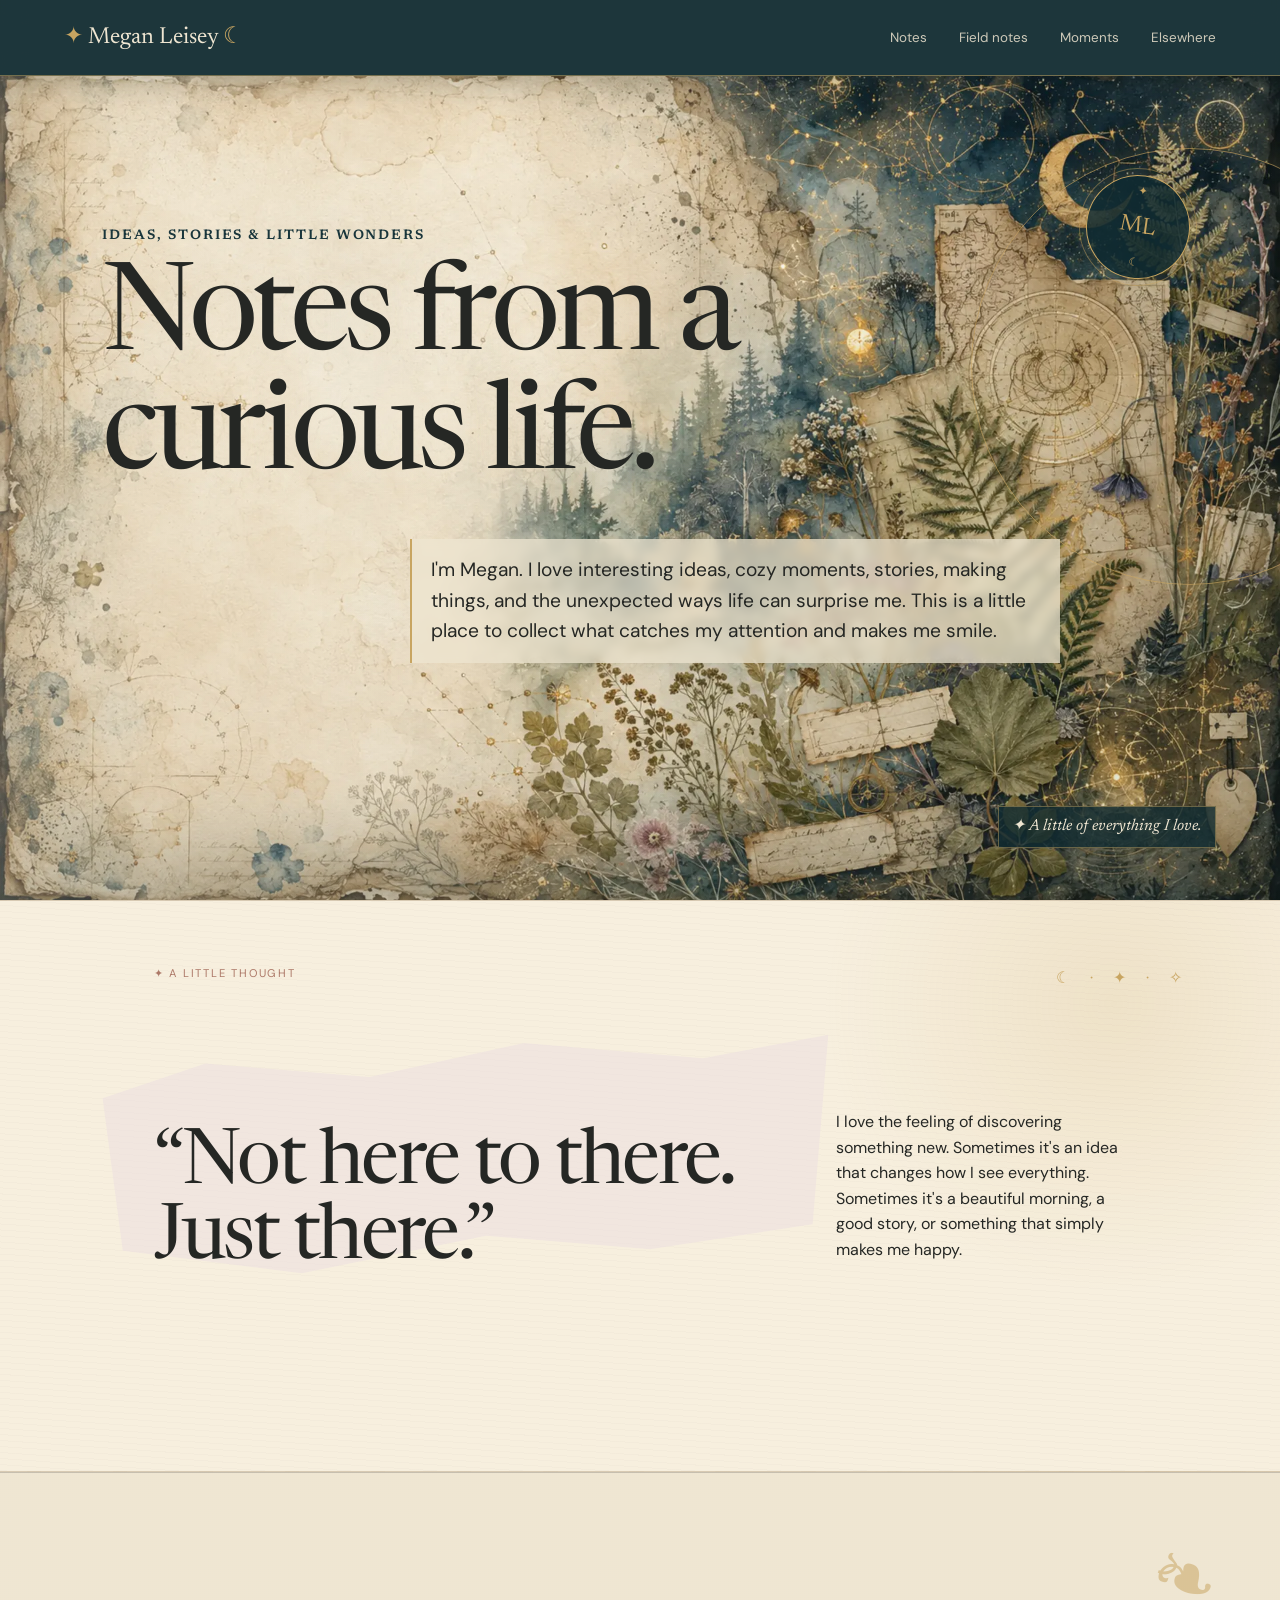
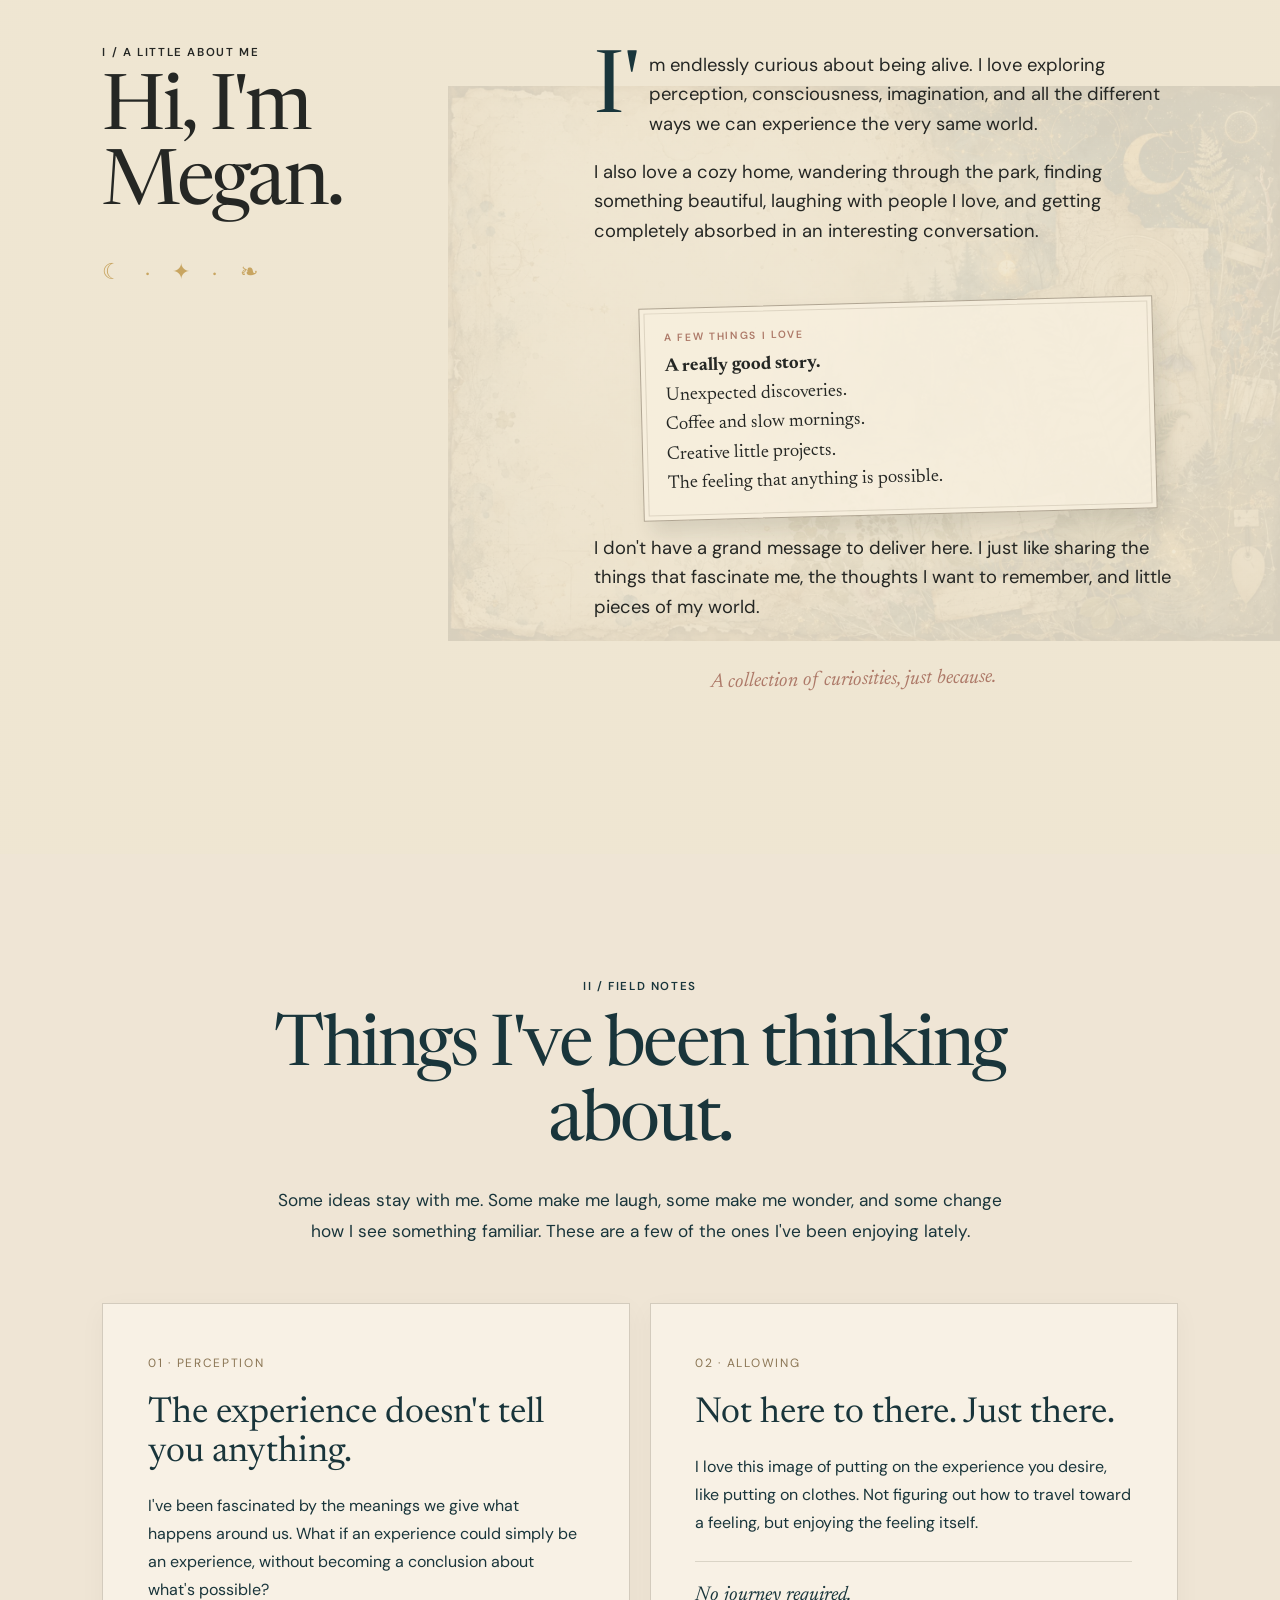
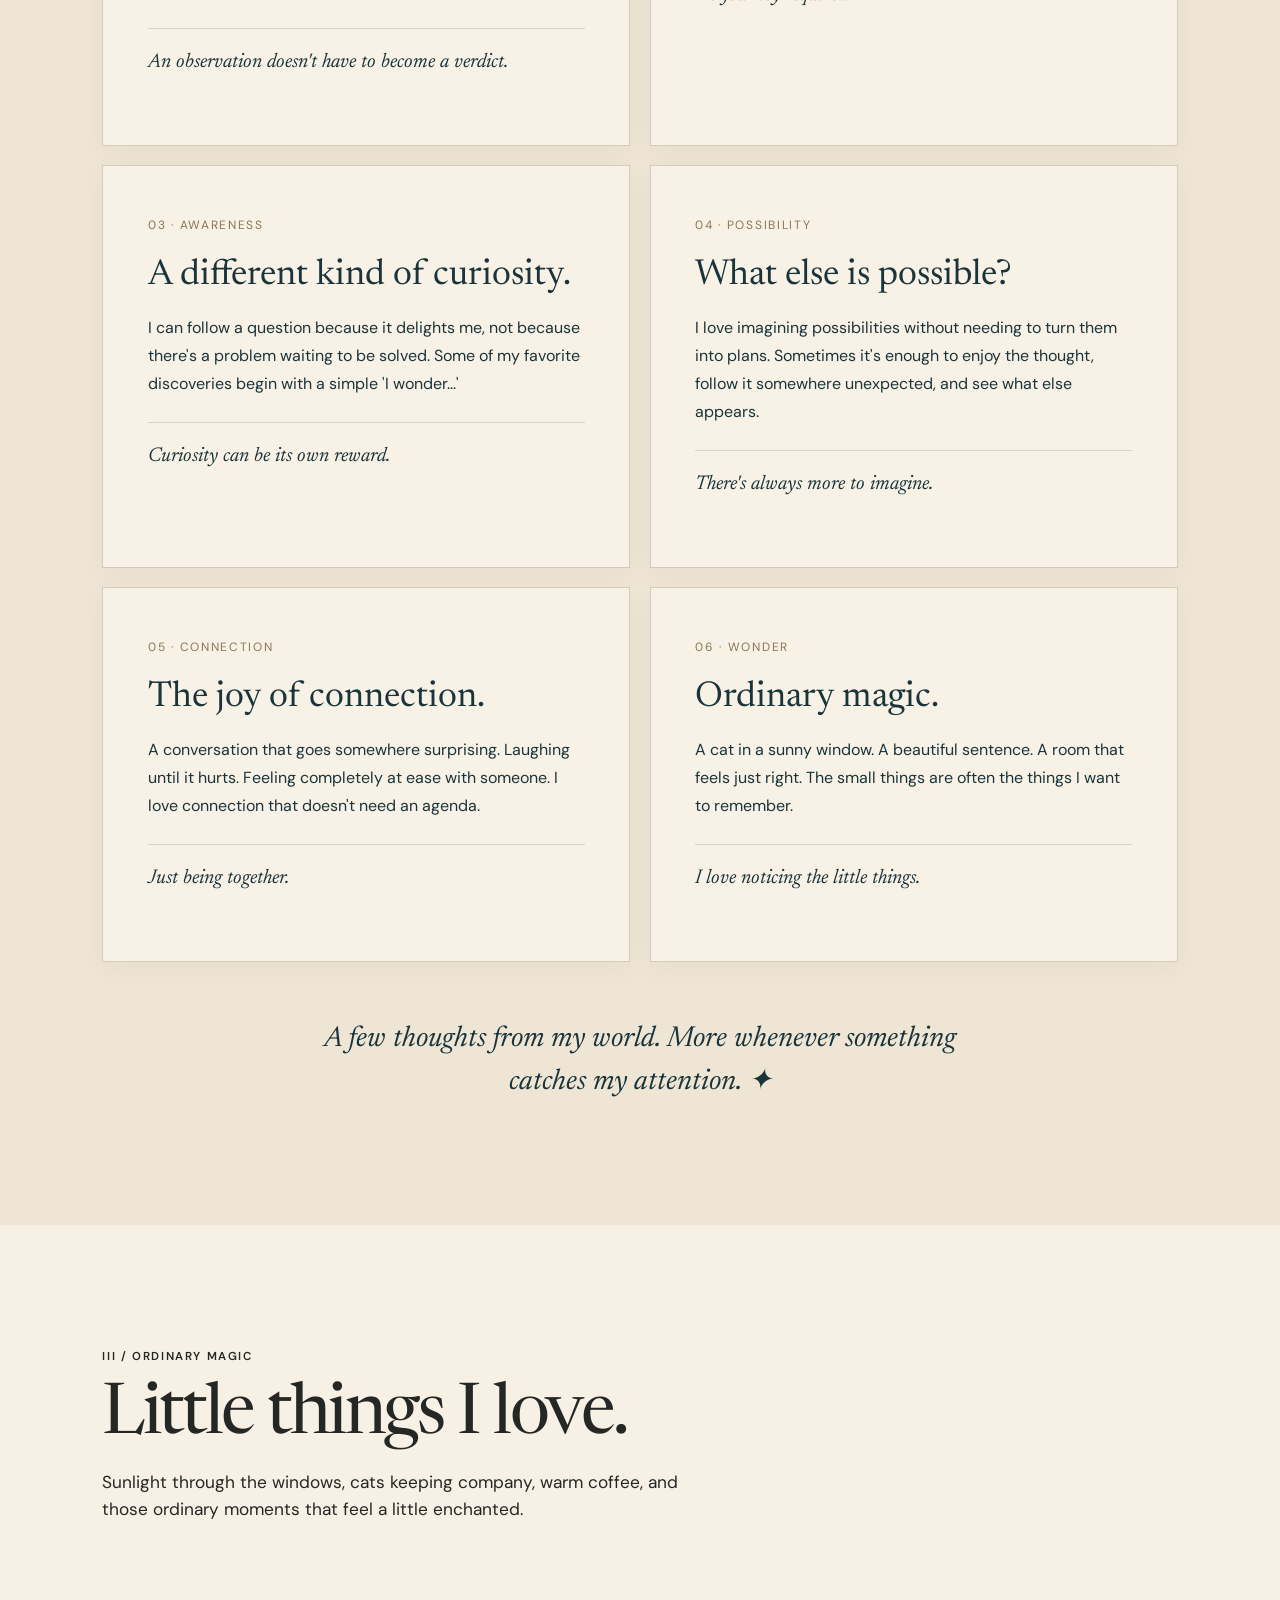
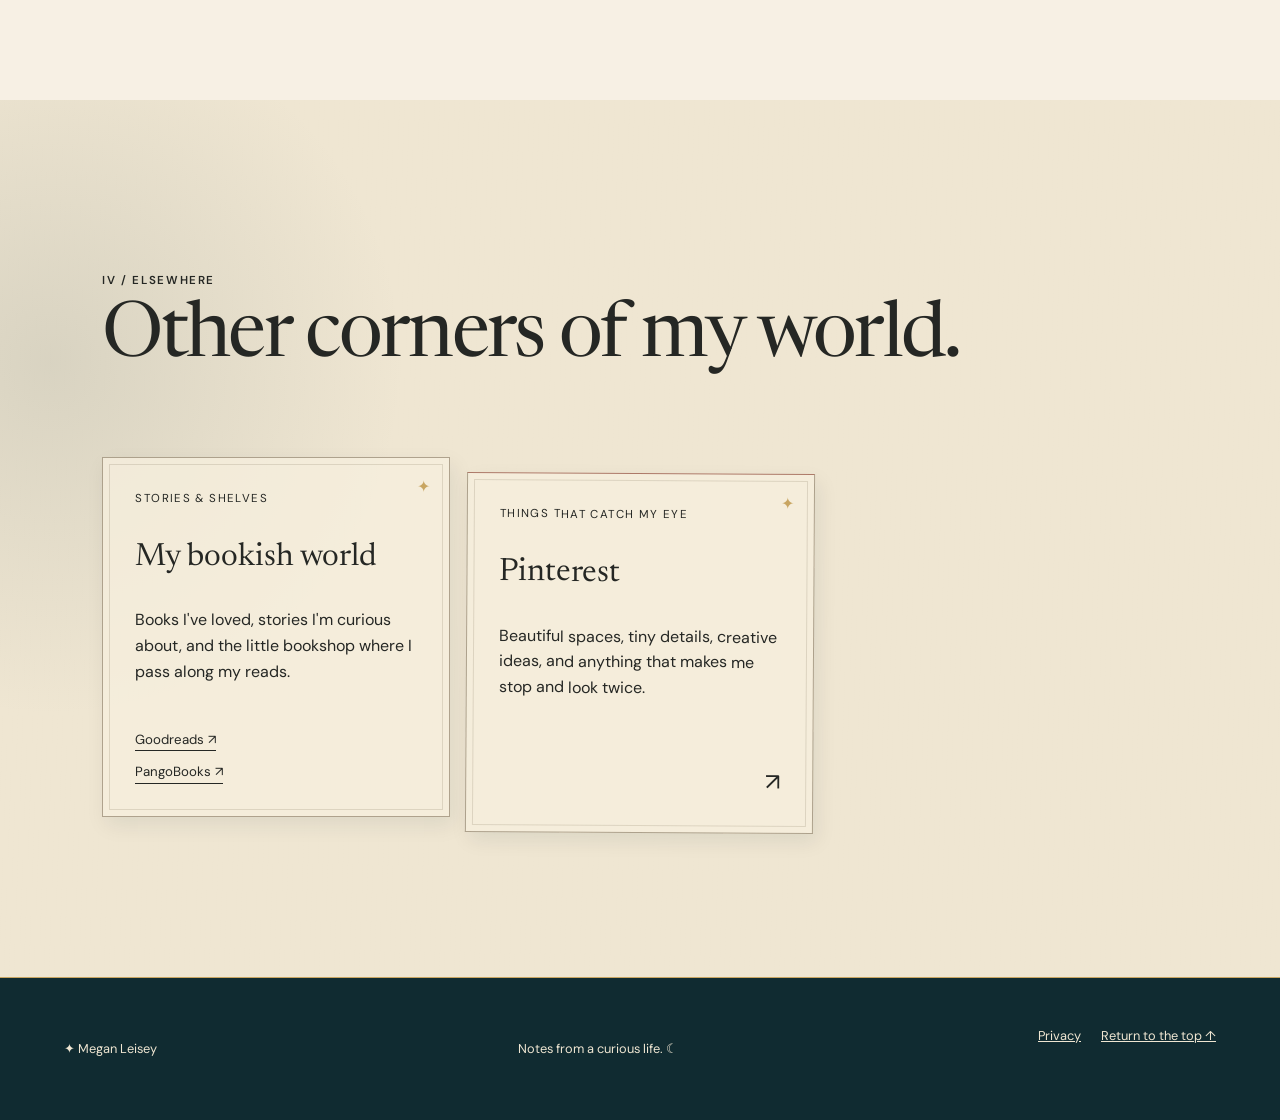
==== commit 60acde9f: "Keep original design and change bookstore to park" ====
--- a/index.html
+++ b/index.html
@@ -37,7 +37,7 @@
 <div><p class="section-number">I / A little about me</p><h2>Hi, I'm Megan.</h2><div class="ink-mark" aria-hidden="true">☾ · ✦ · ❧</div></div>
 <div class="mechanism-body">
 <p class="dropcap">I'm endlessly curious about being alive. I love exploring perception, consciousness, imagination, and all the different ways we can experience the very same world.</p>
-<p>I also love a cozy home, wandering through a bookstore, finding something beautiful, laughing with people I love, and getting completely absorbed in an interesting conversation.</p>
+<p>I also love a cozy home, wandering through the park, finding something beautiful, laughing with people I love, and getting completely absorbed in an interesting conversation.</p>
 <div class="specimen-tag"><span>A few things I love</span><strong>A really good story.</strong><br>Unexpected discoveries.<br>Coffee and slow mornings.<br>Creative little projects.<br>The feeling that anything is possible.</div>
 <p>I don't have a grand message to deliver here. I just like sharing the things that fascinate me, the thoughts I want to remember, and little pieces of my world.</p>
 <p class="marginalia">A collection of curiosities, just because.</p>
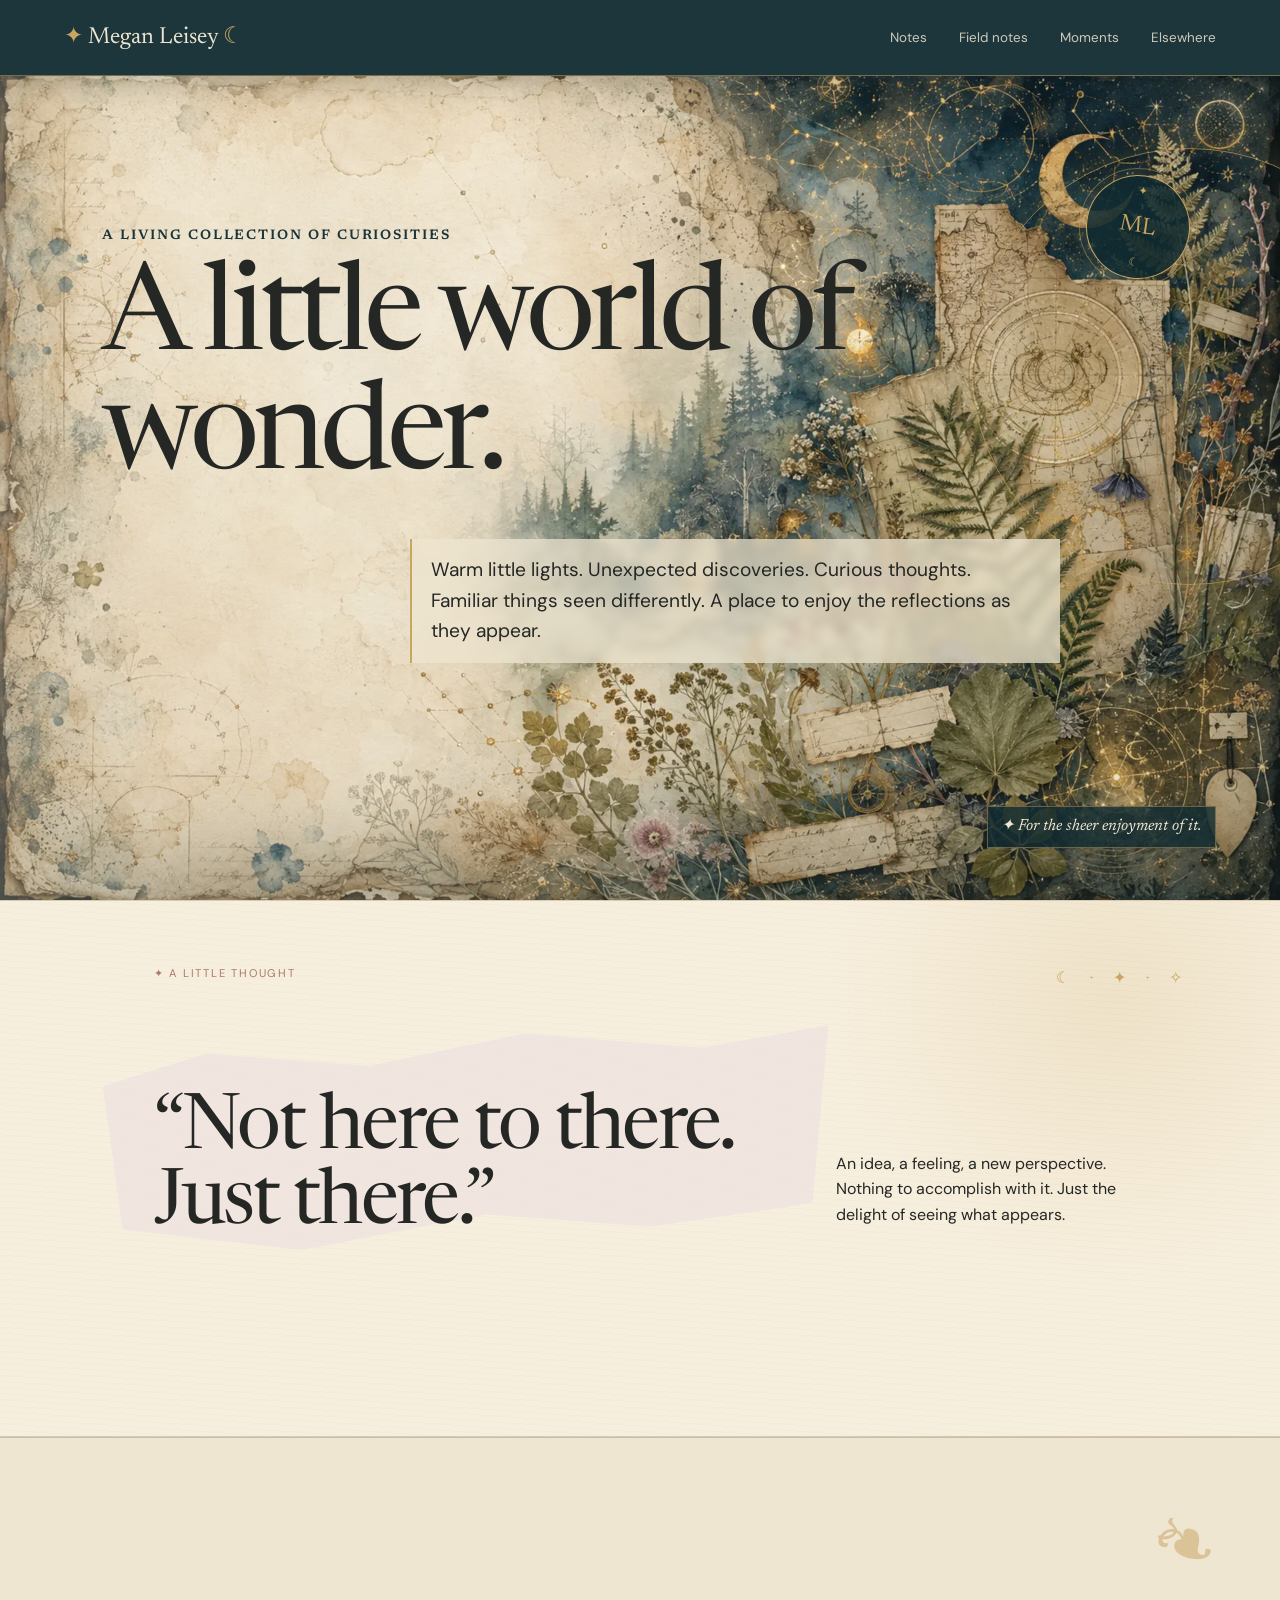
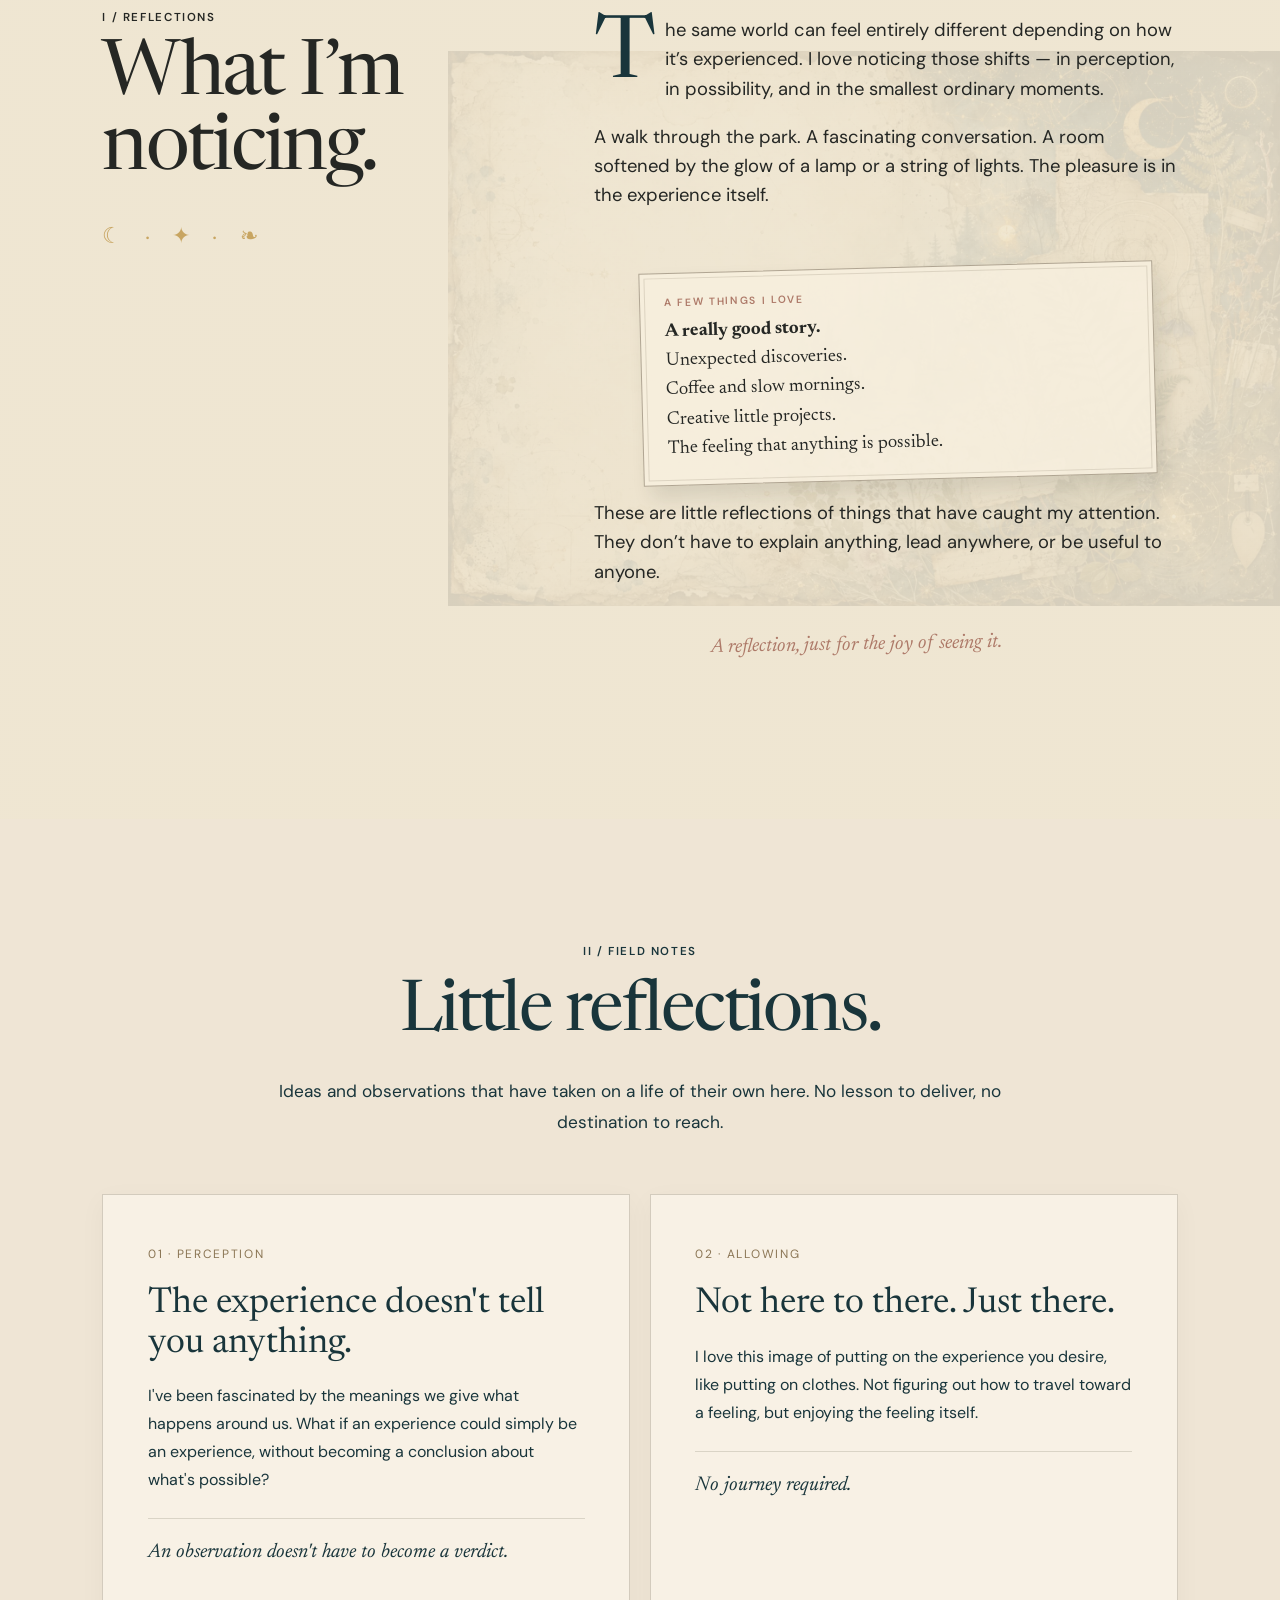
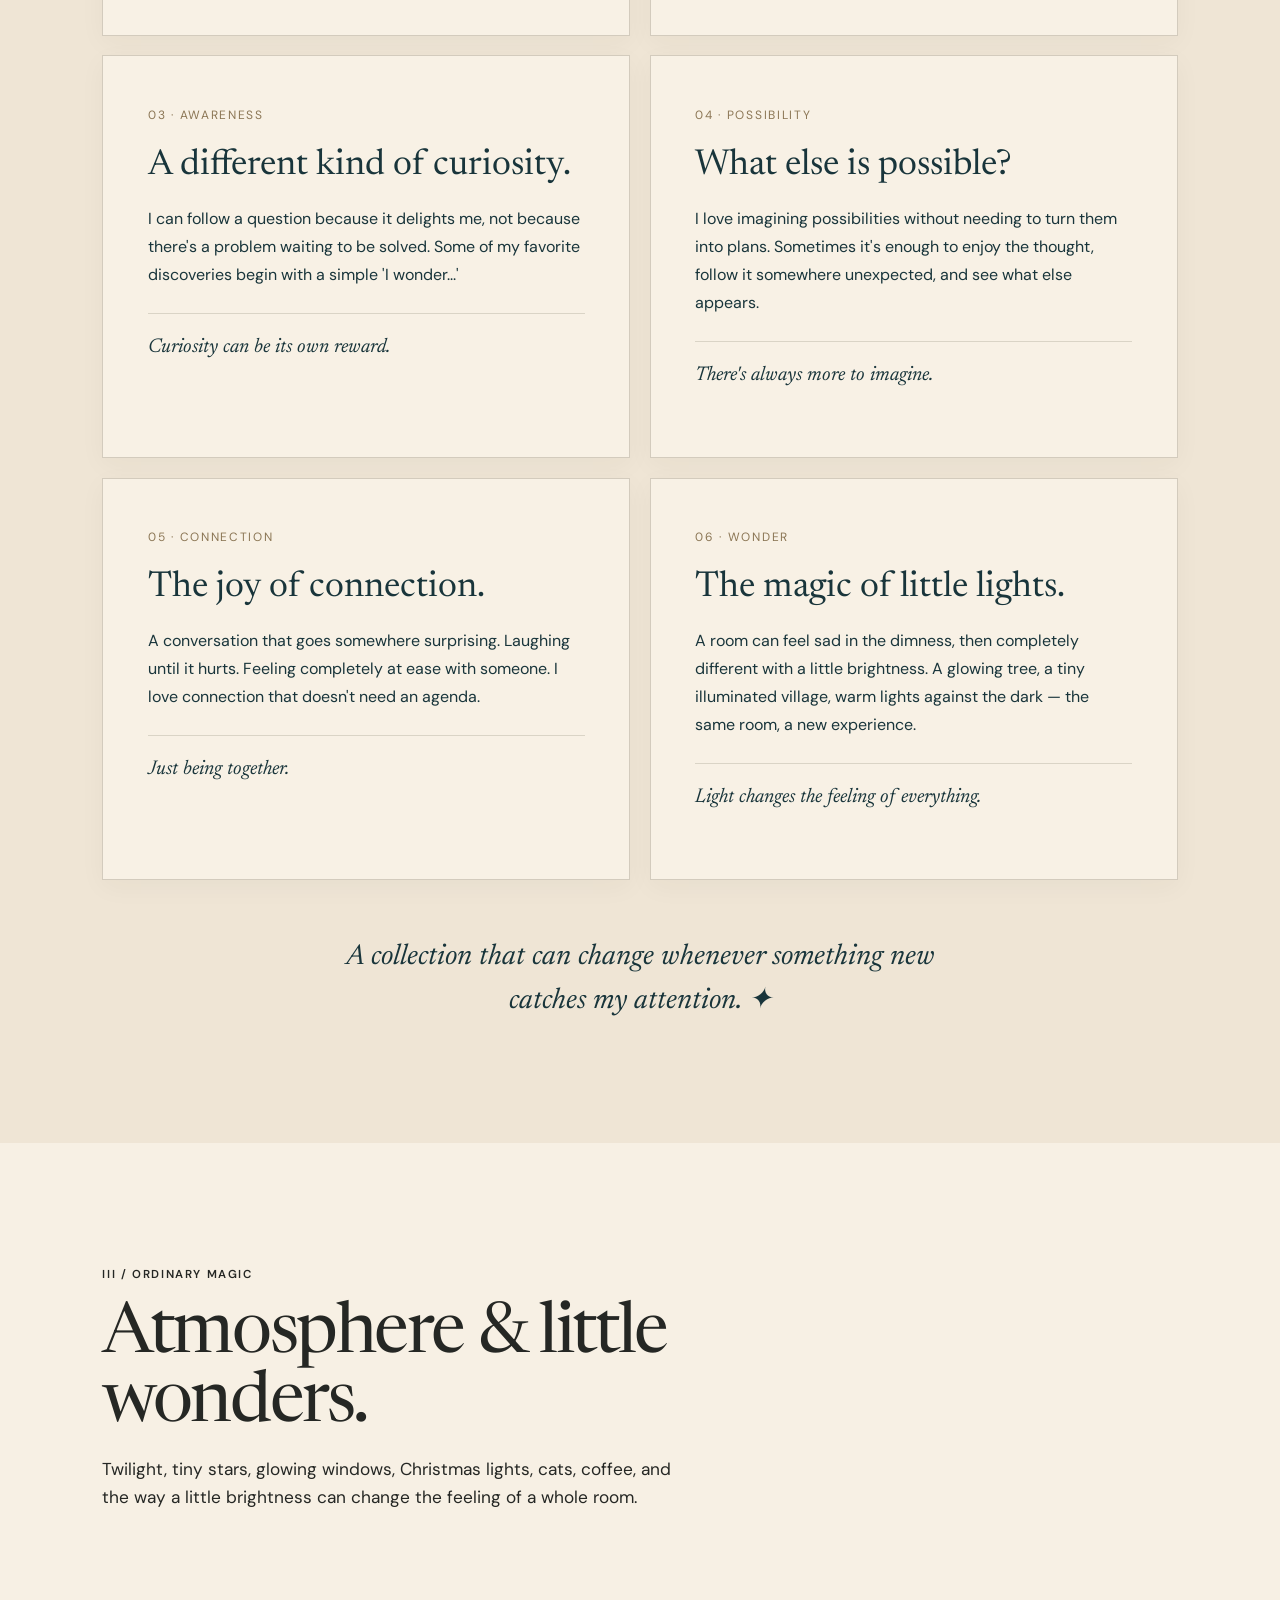
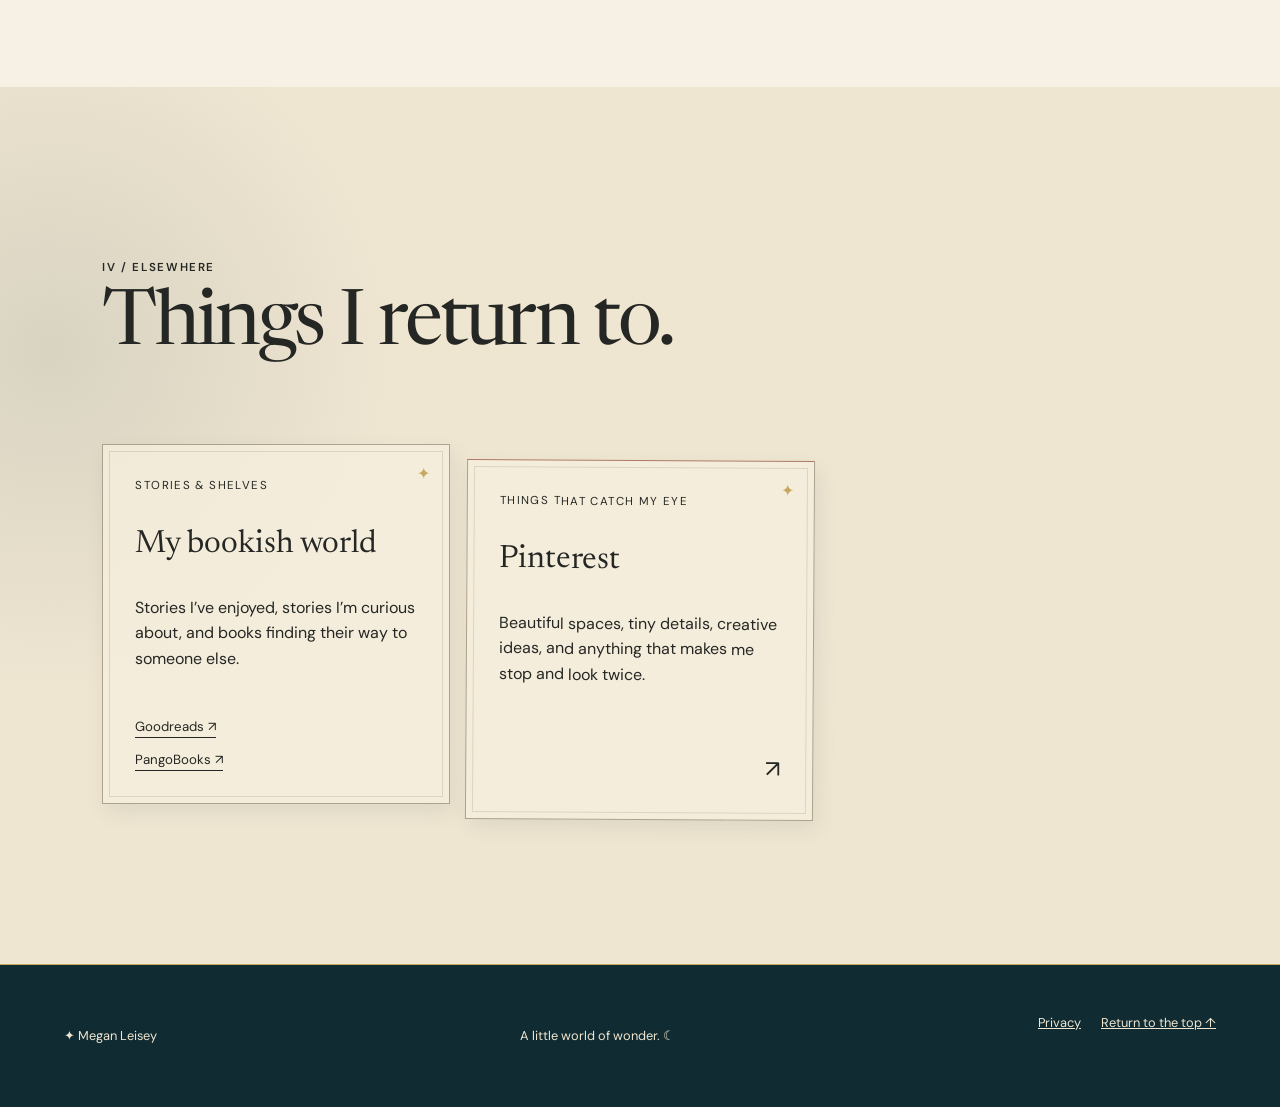
==== commit 45a3dd7f: "Make homepage a personal reflection rather than an introduction; celebrate atmosphere and lighting" ====
--- a/index.html
+++ b/index.html
@@ -3,7 +3,7 @@
 <head>
   <meta charset="utf-8">
   <meta name="viewport" content="width=device-width, initial-scale=1">
-  <meta name="description" content="A quiet personal space for curiosities, beauty, and things I love.">
+  <meta name="description" content="A little enchanted reflection of the things I'm noticing and enjoying.">
   <meta name="theme-color" content="#19353b">
   <title>Megan Leisey — Notes from a Curious Life</title>
   <link rel="preconnect" href="https://fonts.googleapis.com">
@@ -23,31 +23,31 @@
 <section class="hero enchanted-hero">
 <div class="hero-vignette" aria-hidden="true"></div>
 <div class="archive-seal" aria-hidden="true"><span>✦</span><b>ML</b><span>☾</span></div>
-<p class="eyebrow">Ideas, stories & little wonders</p>
-<h1>Notes from a curious life.</h1>
-<p class="hero-copy">I'm Megan. I love interesting ideas, cozy moments, stories, making things, and the unexpected ways life can surprise me. This is a little place to collect what catches my attention and makes me smile.</p>
-<p class="margin-note"><span aria-hidden="true">✦</span> A little of everything I love.</p>
+<p class="eyebrow">A living collection of curiosities</p>
+<h1>A little world of wonder.</h1>
+<p class="hero-copy">Warm little lights. Unexpected discoveries. Curious thoughts. Familiar things seen differently. A place to enjoy the reflections as they appear.</p>
+<p class="margin-note"><span aria-hidden="true">✦</span> For the sheer enjoyment of it.</p>
 </section>
 <section class="recognition" id="notes">
 <div class="brush-label">✦ A little thought</div>
 <blockquote>“Not here to there. Just there.”</blockquote>
-<p>I love the feeling of discovering something new. Sometimes it's an idea that changes how I see everything. Sometimes it's a beautiful morning, a good story, or something that simply makes me happy.</p>
+<p>An idea, a feeling, a new perspective. Nothing to accomplish with it. Just the delight of seeing what appears.</p>
 </section>
 <section class="mechanism archive-page" id="space">
-<div><p class="section-number">I / A little about me</p><h2>Hi, I'm Megan.</h2><div class="ink-mark" aria-hidden="true">☾ · ✦ · ❧</div></div>
+<div><p class="section-number">I / Reflections</p><h2>What I’m noticing.</h2><div class="ink-mark" aria-hidden="true">☾ · ✦ · ❧</div></div>
 <div class="mechanism-body">
-<p class="dropcap">I'm endlessly curious about being alive. I love exploring perception, consciousness, imagination, and all the different ways we can experience the very same world.</p>
-<p>I also love a cozy home, wandering through the park, finding something beautiful, laughing with people I love, and getting completely absorbed in an interesting conversation.</p>
+<p class="dropcap">The same world can feel entirely different depending on how it’s experienced. I love noticing those shifts — in perception, in possibility, and in the smallest ordinary moments.</p>
+<p>A walk through the park. A fascinating conversation. A room softened by the glow of a lamp or a string of lights. The pleasure is in the experience itself.</p>
 <div class="specimen-tag"><span>A few things I love</span><strong>A really good story.</strong><br>Unexpected discoveries.<br>Coffee and slow mornings.<br>Creative little projects.<br>The feeling that anything is possible.</div>
-<p>I don't have a grand message to deliver here. I just like sharing the things that fascinate me, the thoughts I want to remember, and little pieces of my world.</p>
-<p class="marginalia">A collection of curiosities, just because.</p>
+<p>These are little reflections of things that have caught my attention. They don’t have to explain anything, lead anywhere, or be useful to anyone.</p>
+<p class="marginalia">A reflection, just for the joy of seeing it.</p>
 </div></section>
 
 <section class="recent-notes" id="field-notes" aria-labelledby="recent-notes-heading">
   <div class="recent-notes-intro">
     <p class="section-number">II / Field notes</p>
-    <h2 id="recent-notes-heading">Things I've been thinking about.</h2>
-    <p>Some ideas stay with me. Some make me laugh, some make me wonder, and some change how I see something familiar. These are a few of the ones I've been enjoying lately.</p>
+    <h2 id="recent-notes-heading">Little reflections.</h2>
+    <p>Ideas and observations that have taken on a life of their own here. No lesson to deliver, no destination to reach.</p>
   </div>
   <div class="recent-notes-grid">
     <article class="recent-note"><span>01 · Perception</span><h3>The experience doesn't tell you anything.</h3><p>I've been fascinated by the meanings we give what happens around us. What if an experience could simply be an experience, without becoming a conclusion about what's possible?</p><p class="recent-note-line">An observation doesn't have to become a verdict.</p></article>
@@ -55,12 +55,12 @@
     <article class="recent-note"><span>03 · Awareness</span><h3>A different kind of curiosity.</h3><p>I can follow a question because it delights me, not because there's a problem waiting to be solved. Some of my favorite discoveries begin with a simple 'I wonder...'</p><p class="recent-note-line">Curiosity can be its own reward.</p></article>
     <article class="recent-note"><span>04 · Possibility</span><h3>What else is possible?</h3><p>I love imagining possibilities without needing to turn them into plans. Sometimes it's enough to enjoy the thought, follow it somewhere unexpected, and see what else appears.</p><p class="recent-note-line">There's always more to imagine.</p></article>
     <article class="recent-note"><span>05 · Connection</span><h3>The joy of connection.</h3><p>A conversation that goes somewhere surprising. Laughing until it hurts. Feeling completely at ease with someone. I love connection that doesn't need an agenda.</p><p class="recent-note-line">Just being together.</p></article>
-    <article class="recent-note"><span>06 · Wonder</span><h3>Ordinary magic.</h3><p>A cat in a sunny window. A beautiful sentence. A room that feels just right. The small things are often the things I want to remember.</p><p class="recent-note-line">I love noticing the little things.</p></article>
+    <article class="recent-note"><span>06 · Wonder</span><h3>The magic of little lights.</h3><p>A room can feel sad in the dimness, then completely different with a little brightness. A glowing tree, a tiny illuminated village, warm lights against the dark — the same room, a new experience.</p><p class="recent-note-line">Light changes the feeling of everything.</p></article>
   </div>
-  <p class="recent-notes-outro">A few thoughts from my world. More whenever something catches my attention. ✦</p>
+  <p class="recent-notes-outro">A collection that can change whenever something new catches my attention. ✦</p>
 </section>
 <section class="morning-gallery" id="moments" aria-labelledby="moments-heading">
-  <div class="morning-gallery-heading"><p class="section-number">III / Ordinary magic</p><h2 id="moments-heading">Little things I love.</h2><p>Sunlight through the windows, cats keeping company, warm coffee, and those ordinary moments that feel a little enchanted.</p></div>
+  <div class="morning-gallery-heading"><p class="section-number">III / Ordinary magic</p><h2 id="moments-heading">Atmosphere & little wonders.</h2><p>Twilight, tiny stars, glowing windows, Christmas lights, cats, coffee, and the way a little brightness can change the feeling of a whole room.</p></div>
   <div class="moment-grid">
     <figure class="moment moment-large"><img src="/assets/sunlit-window.webp" alt="A cat sitting at a sunlit window among autumn leaves" loading="lazy" onerror="this.closest('figure').hidden=true"><figcaption>Morning light</figcaption></figure>
     <figure class="moment"><img src="/assets/morning-coffee.webp" alt="Coffee held in warm sunlight beside soft blankets" loading="lazy" onerror="this.closest('figure').hidden=true"><figcaption>Slow sips</figcaption></figure>
@@ -69,16 +69,16 @@
   </div>
 </section>
 <section class="explore" id="explore">
-<div><p class="section-number">IV / Elsewhere</p><h2>Other corners of my world.</h2></div>
+<div><p class="section-number">IV / Elsewhere</p><h2>Things I return to.</h2></div>
 <div class="cards">
-<div class="card cabinet-card reading-card"><span>Stories & shelves</span><h3>My bookish world</h3><p>Books I've loved, stories I'm curious about, and the little bookshop where I pass along my reads.</p><div class="card-links"><a href="https://www.goodreads.com/user/show/13643688" target="_blank" rel="noreferrer">Goodreads ↗</a><a href="https://pangobooks.com/bookstore/cuddledupandcozybooks" target="_blank" rel="noreferrer">PangoBooks ↗</a></div></div>
+<div class="card cabinet-card reading-card"><span>Stories & shelves</span><h3>My bookish world</h3><p>Stories I’ve enjoyed, stories I’m curious about, and books finding their way to someone else.</p><div class="card-links"><a href="https://www.goodreads.com/user/show/13643688" target="_blank" rel="noreferrer">Goodreads ↗</a><a href="https://pangobooks.com/bookstore/cuddledupandcozybooks" target="_blank" rel="noreferrer">PangoBooks ↗</a></div></div>
 <a class="card cabinet-card" href="https://pin.it/2Id2JmrlI" target="_blank" rel="noreferrer"><span>Things that catch my eye</span><h3>Pinterest</h3><p>Beautiful spaces, tiny details, creative ideas, and anything that makes me stop and look twice.</p><b aria-hidden="true">↗</b></a>
 </div></section>
 </main>
 
   <footer>
     <p><span aria-hidden="true">✦</span> Megan Leisey</p>
-    <p>Notes from a curious life. ☾</p>
+    <p>A little world of wonder. ☾</p>
     <div class="footer-links"><a href="/privacy">Privacy</a><a href="#top">Return to the top ↑</a></div>
   </footer>
 </body>
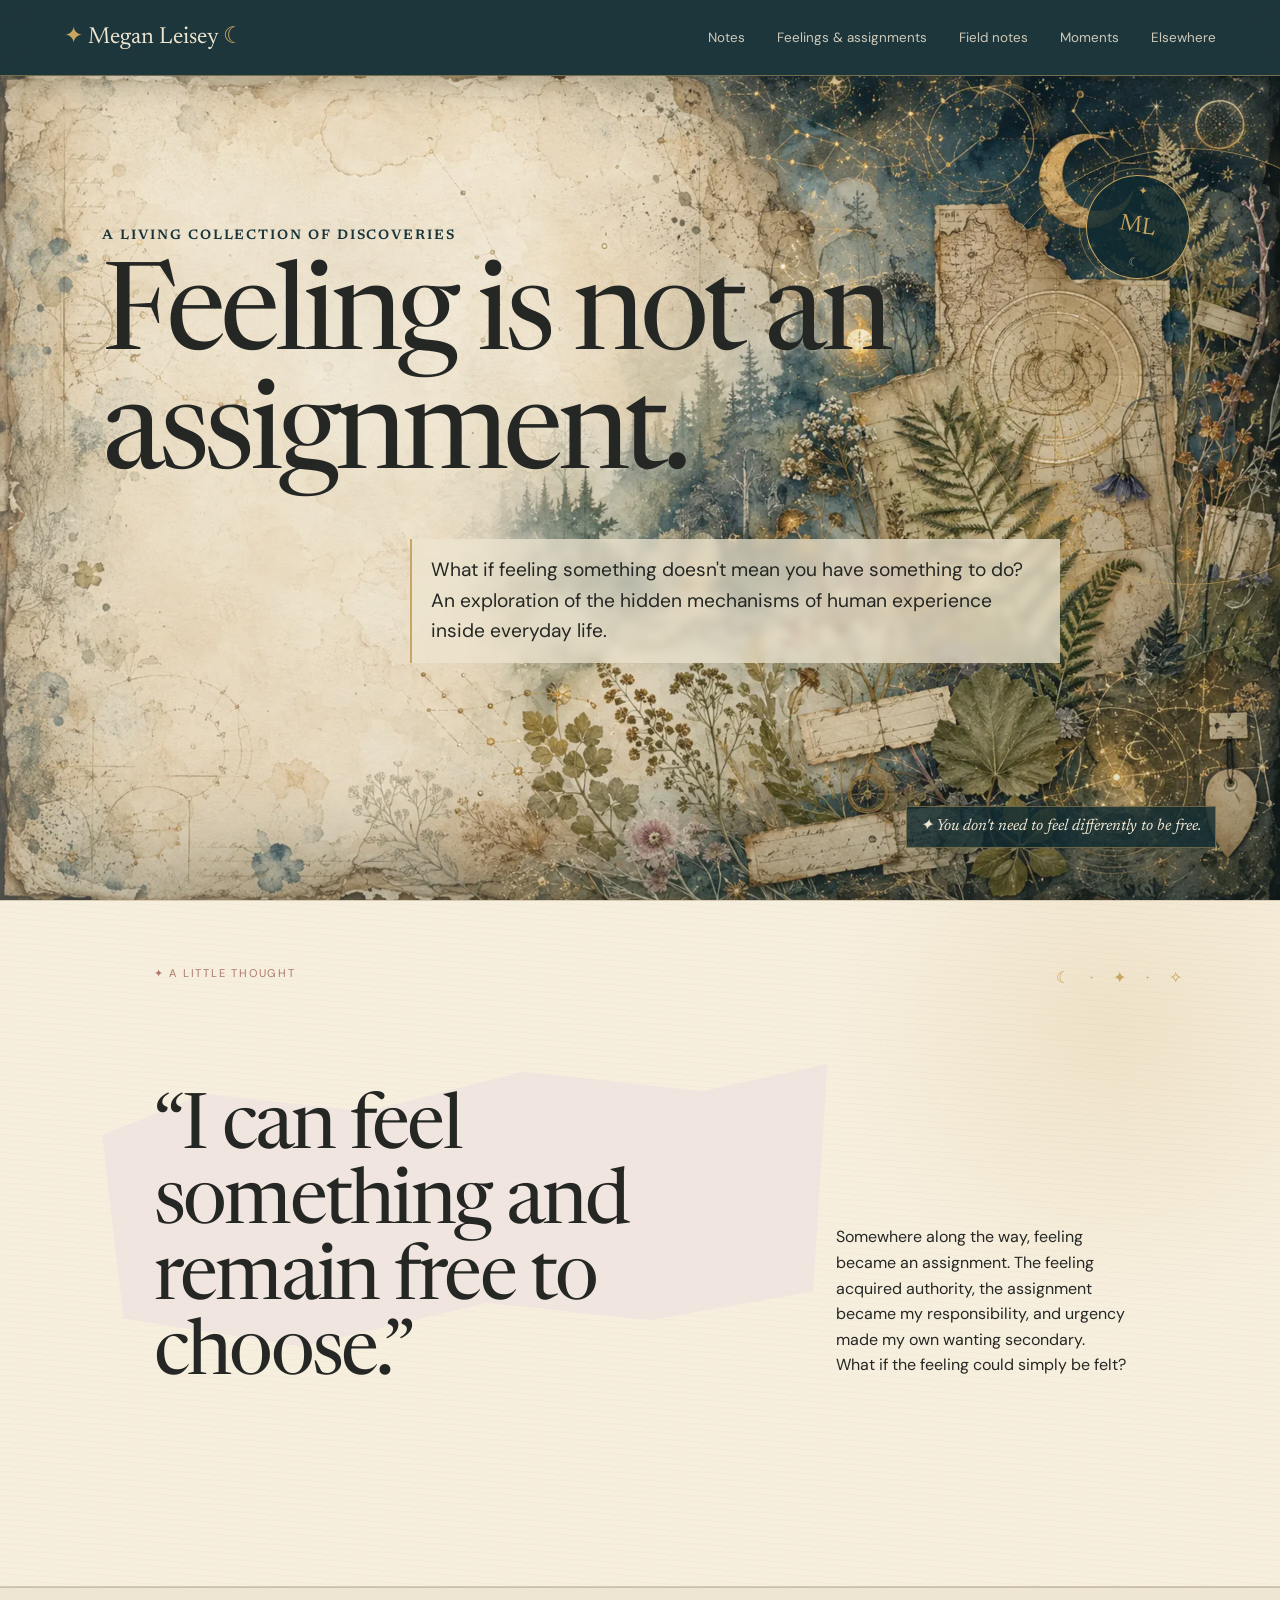
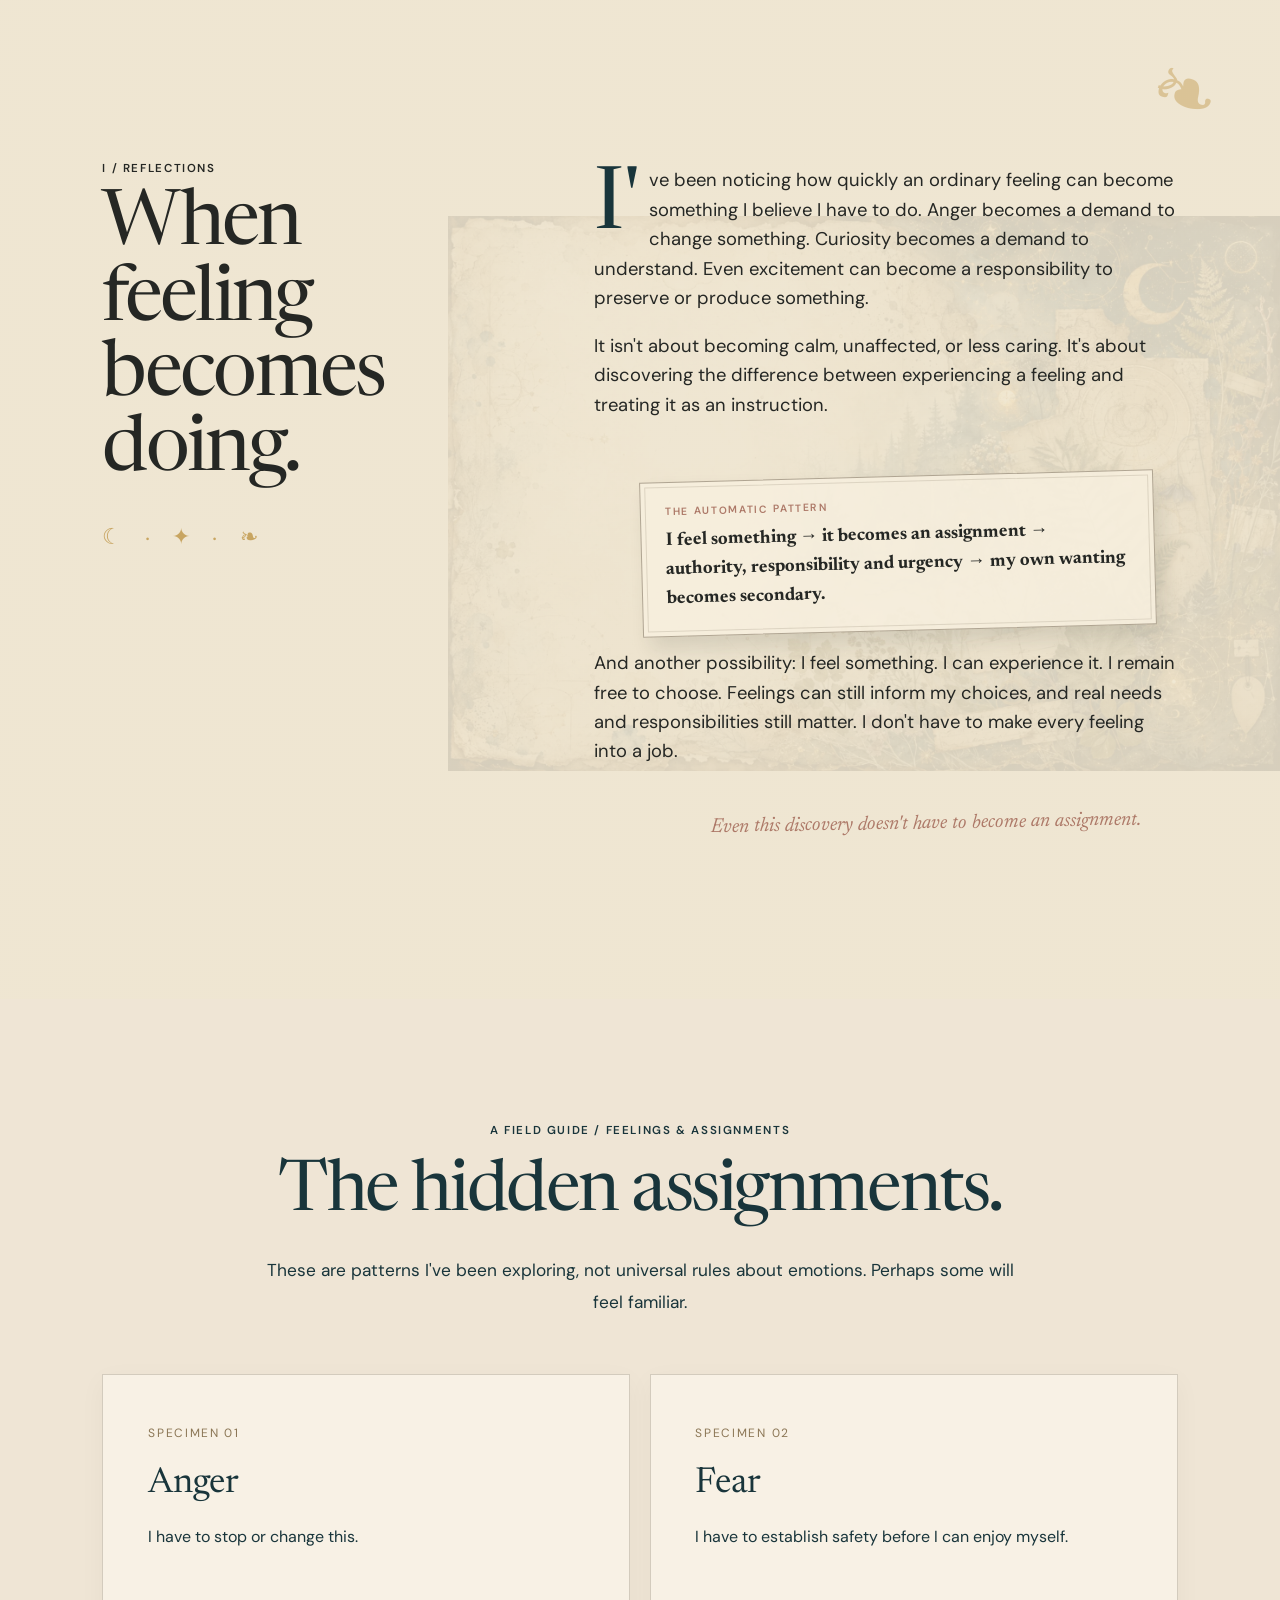
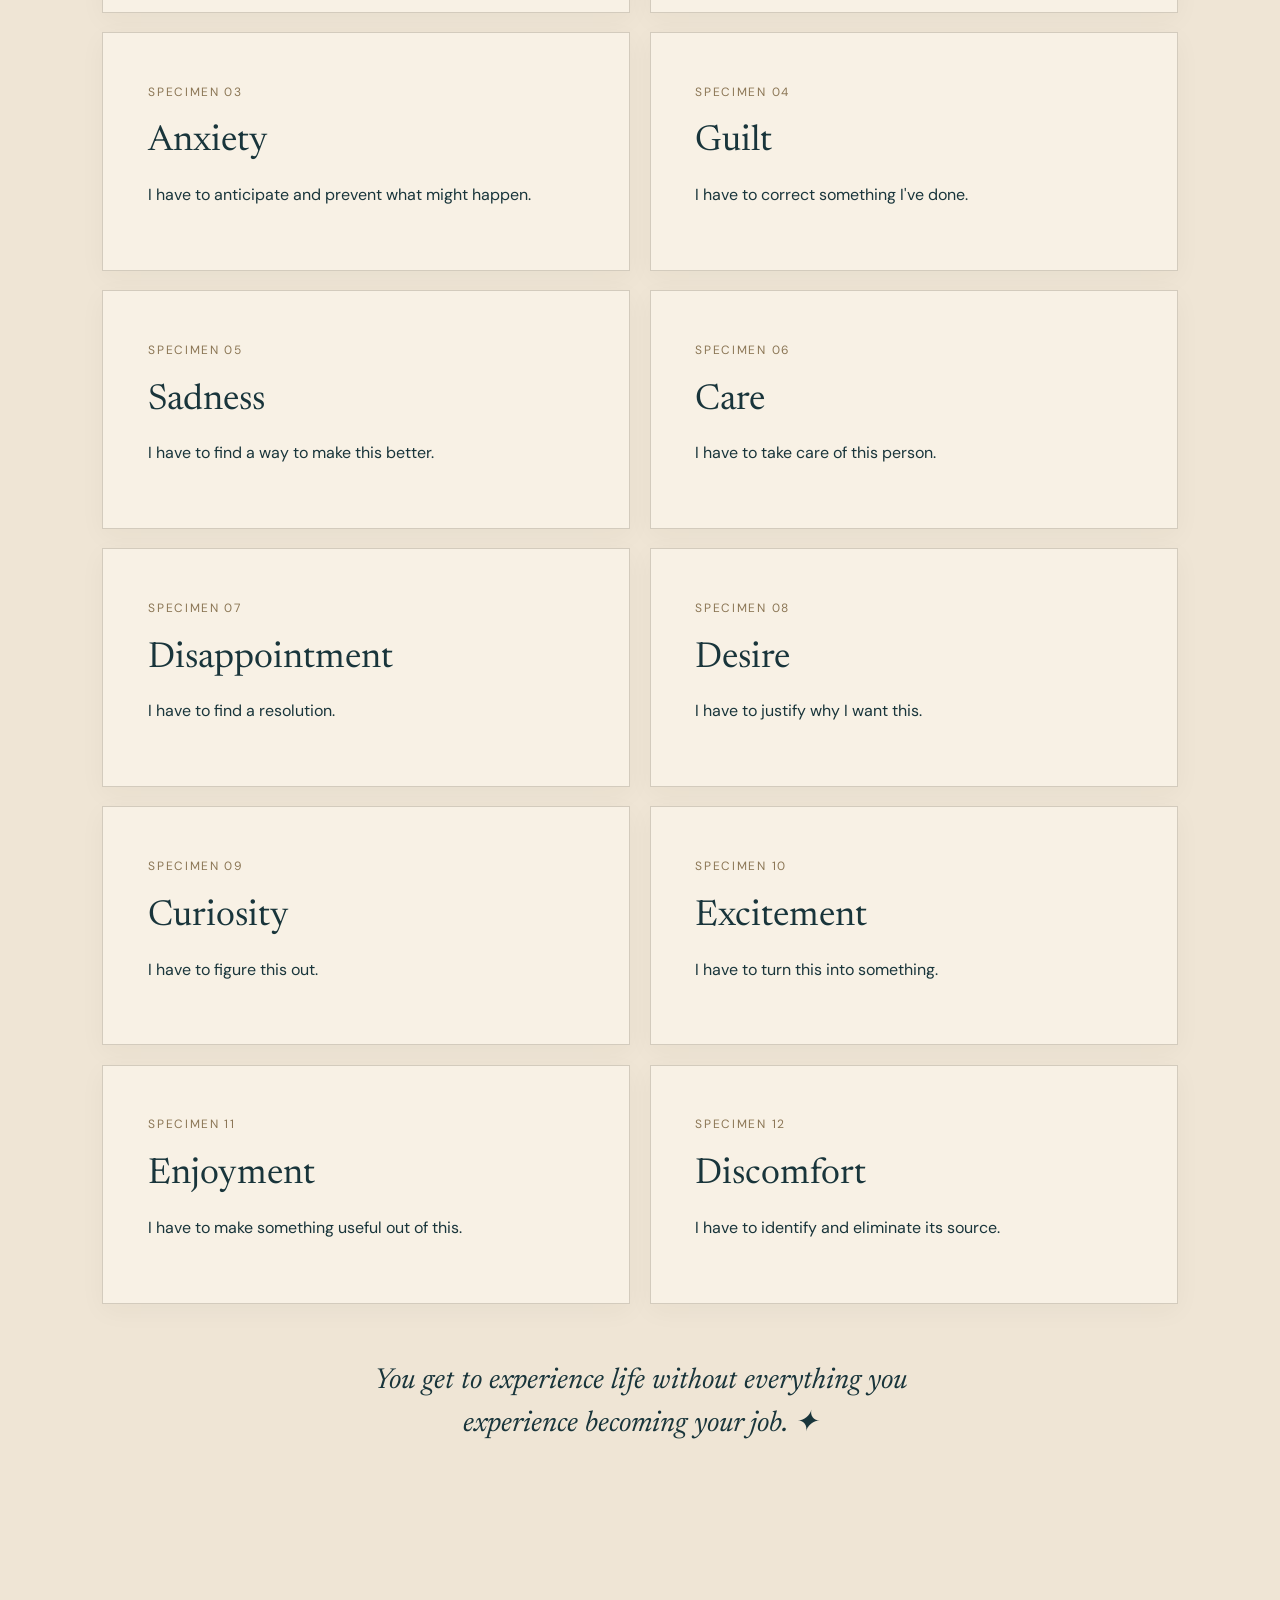
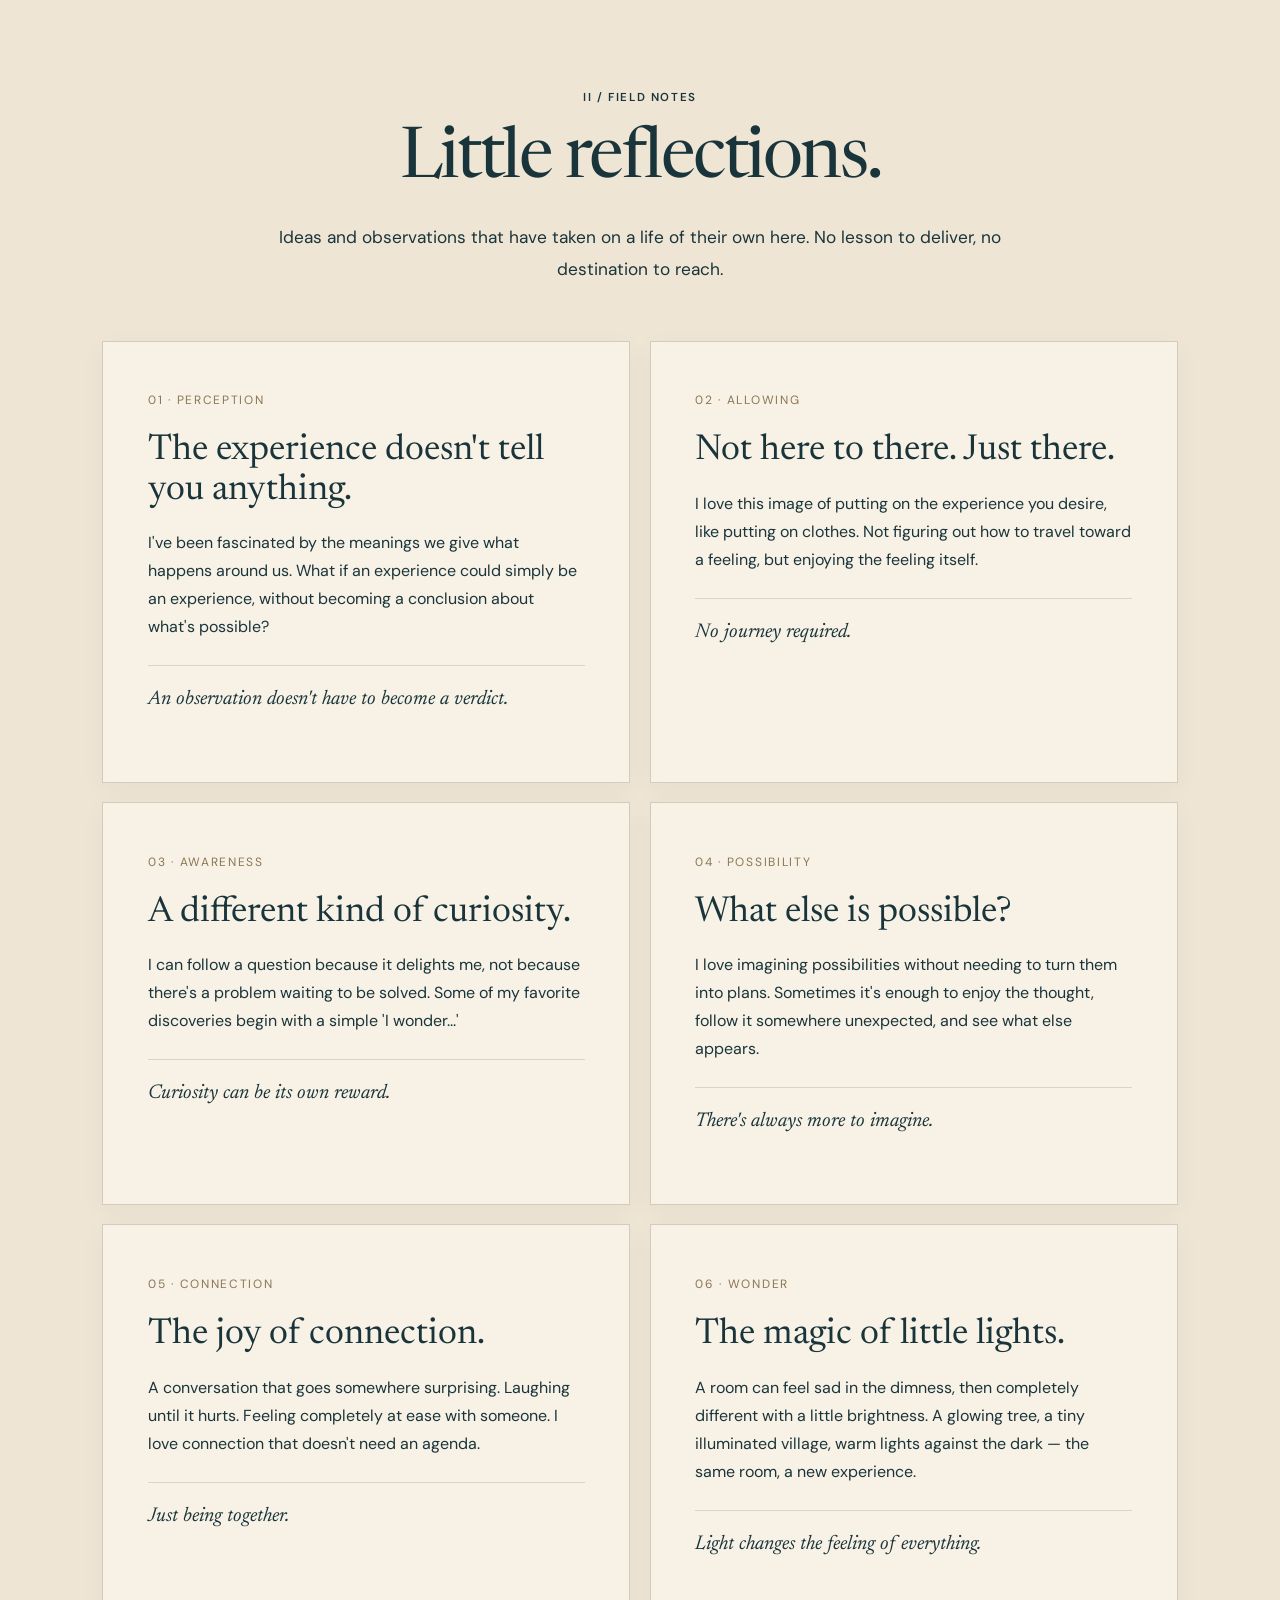
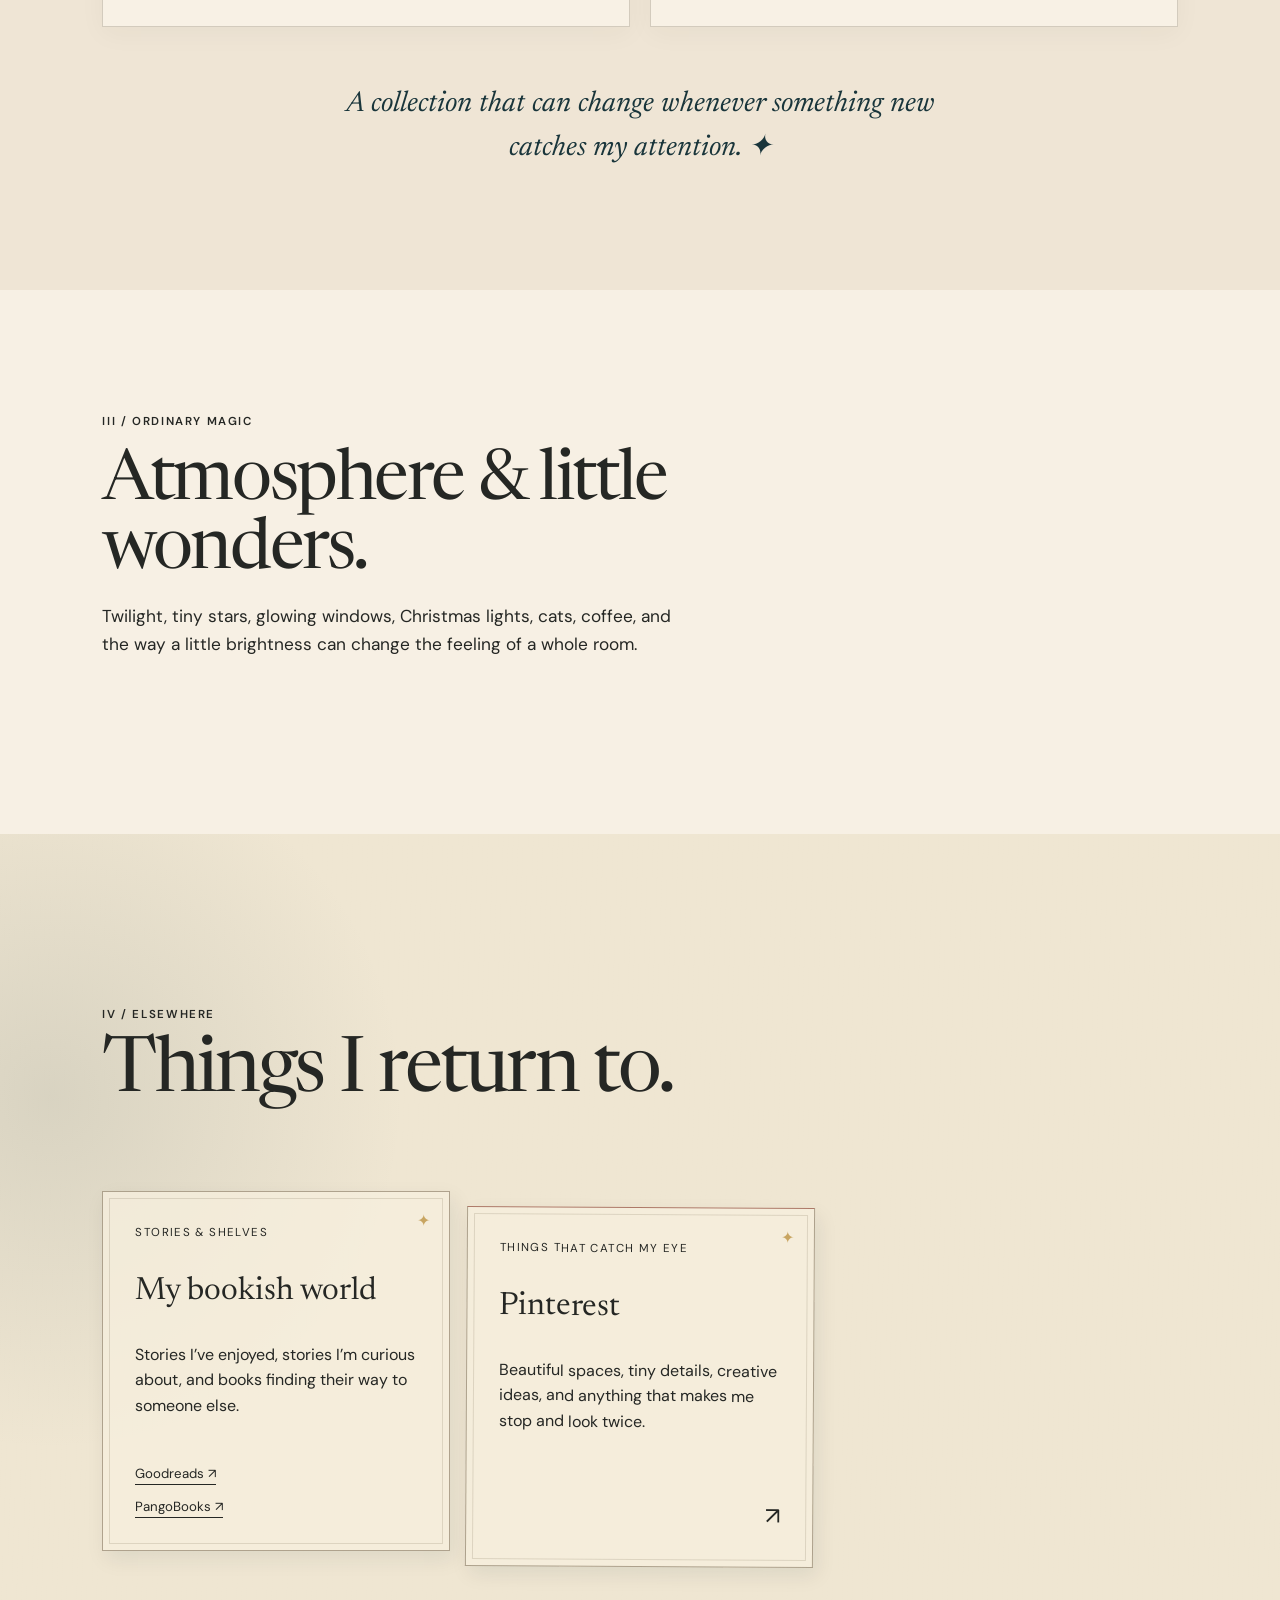
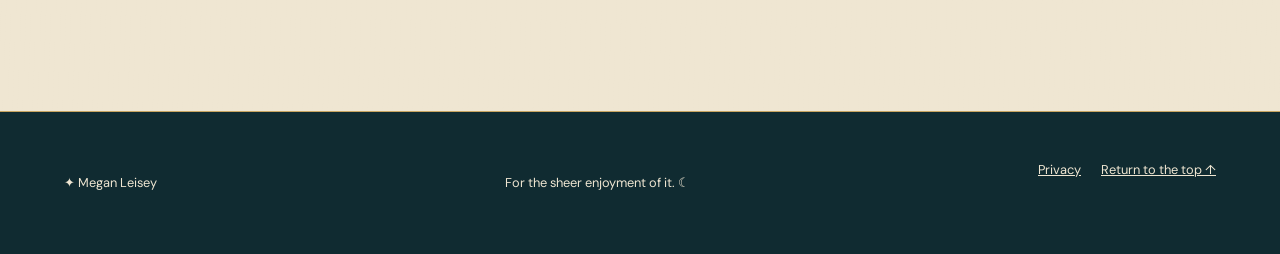
==== commit 07e9c829: "Center homepage on feeling without assignments and add emotional field guide" ====
--- a/index.html
+++ b/index.html
@@ -3,9 +3,9 @@
 <head>
   <meta charset="utf-8">
   <meta name="viewport" content="width=device-width, initial-scale=1">
-  <meta name="description" content="A little enchanted reflection of the things I'm noticing and enjoying.">
+  <meta name="description" content="Exploring the hidden mechanisms of everyday experience, and the freedom to feel without turning feelings into assignments.">
   <meta name="theme-color" content="#19353b">
-  <title>Megan Leisey — Notes from a Curious Life</title>
+  <title>Megan Leisey — Feeling Is Not an Assignment</title>
   <link rel="preconnect" href="https://fonts.googleapis.com">
   <link rel="preconnect" href="https://fonts.gstatic.com" crossorigin>
   <link href="https://fonts.googleapis.com/css2?family=DM+Sans:wght@400;500;600&family=Newsreader:opsz,wght@6..72,400;6..72,500&display=swap" rel="stylesheet">
@@ -15,7 +15,7 @@
   <header class="site-header">
     <a class="name" href="#top"><span aria-hidden="true">✦</span> Megan Leisey <span aria-hidden="true">☾</span></a>
     <nav aria-label="Primary navigation">
-<a href="#notes">Notes</a><a href="#field-notes">Field notes</a><a href="#moments">Moments</a><a href="#explore">Elsewhere</a>
+<a href="#notes">Notes</a><a href="#assignments">Feelings &amp; assignments</a><a href="#field-notes">Field notes</a><a href="#moments">Moments</a><a href="#explore">Elsewhere</a>
 </nav>
   </header>
 
@@ -23,26 +23,38 @@
 <section class="hero enchanted-hero">
 <div class="hero-vignette" aria-hidden="true"></div>
 <div class="archive-seal" aria-hidden="true"><span>✦</span><b>ML</b><span>☾</span></div>
-<p class="eyebrow">A living collection of curiosities</p>
-<h1>A little world of wonder.</h1>
-<p class="hero-copy">Warm little lights. Unexpected discoveries. Curious thoughts. Familiar things seen differently. A place to enjoy the reflections as they appear.</p>
-<p class="margin-note"><span aria-hidden="true">✦</span> For the sheer enjoyment of it.</p>
+<p class="eyebrow">A living collection of discoveries</p>
+<h1>Feeling is not an assignment.</h1>
+<p class="hero-copy">What if feeling something doesn't mean you have something to do? An exploration of the hidden mechanisms of human experience inside everyday life.</p>
+<p class="margin-note"><span aria-hidden="true">✦</span> You don't need to feel differently to be free.</p>
 </section>
 <section class="recognition" id="notes">
 <div class="brush-label">✦ A little thought</div>
-<blockquote>“Not here to there. Just there.”</blockquote>
-<p>An idea, a feeling, a new perspective. Nothing to accomplish with it. Just the delight of seeing what appears.</p>
+<blockquote>“I can feel something and remain free to choose.”</blockquote>
+<p>Somewhere along the way, feeling became an assignment. The feeling acquired authority, the assignment became my responsibility, and urgency made my own wanting secondary. What if the feeling could simply be felt?</p>
 </section>
 <section class="mechanism archive-page" id="space">
-<div><p class="section-number">I / Reflections</p><h2>What I’m noticing.</h2><div class="ink-mark" aria-hidden="true">☾ · ✦ · ❧</div></div>
+<div><p class="section-number">I / Reflections</p><h2>When feeling becomes doing.</h2><div class="ink-mark" aria-hidden="true">☾ · ✦ · ❧</div></div>
 <div class="mechanism-body">
-<p class="dropcap">The same world can feel entirely different depending on how it’s experienced. I love noticing those shifts — in perception, in possibility, and in the smallest ordinary moments.</p>
-<p>A walk through the park. A fascinating conversation. A room softened by the glow of a lamp or a string of lights. The pleasure is in the experience itself.</p>
-<div class="specimen-tag"><span>A few things I love</span><strong>A really good story.</strong><br>Unexpected discoveries.<br>Coffee and slow mornings.<br>Creative little projects.<br>The feeling that anything is possible.</div>
-<p>These are little reflections of things that have caught my attention. They don’t have to explain anything, lead anywhere, or be useful to anyone.</p>
-<p class="marginalia">A reflection, just for the joy of seeing it.</p>
+<p class="dropcap">I've been noticing how quickly an ordinary feeling can become something I believe I have to do. Anger becomes a demand to change something. Curiosity becomes a demand to understand. Even excitement can become a responsibility to preserve or produce something.</p>
+<p>It isn't about becoming calm, unaffected, or less caring. It's about discovering the difference between experiencing a feeling and treating it as an instruction.</p>
+<div class="specimen-tag"><span>The automatic pattern</span><strong>I feel something → it becomes an assignment → authority, responsibility and urgency → my own wanting becomes secondary.</strong></div>
+<p>And another possibility: I feel something. I can experience it. I remain free to choose. Feelings can still inform my choices, and real needs and responsibilities still matter. I don't have to make every feeling into a job.</p>
+<p class="marginalia">Even this discovery doesn't have to become an assignment.</p>
 </div></section>
 
+<section class="recent-notes" id="assignments" aria-labelledby="assignments-heading"><div class="recent-notes-intro"><p class="section-number">A field guide / Feelings &amp; assignments</p><h2 id="assignments-heading">The hidden assignments.</h2><p>These are patterns I've been exploring, not universal rules about emotions. Perhaps some will feel familiar.</p></div><div class="recent-notes-grid"><article class="recent-note"><span>Specimen 01</span><h3>Anger</h3><p>I have to stop or change this.</p></article>
+<article class="recent-note"><span>Specimen 02</span><h3>Fear</h3><p>I have to establish safety before I can enjoy myself.</p></article>
+<article class="recent-note"><span>Specimen 03</span><h3>Anxiety</h3><p>I have to anticipate and prevent what might happen.</p></article>
+<article class="recent-note"><span>Specimen 04</span><h3>Guilt</h3><p>I have to correct something I've done.</p></article>
+<article class="recent-note"><span>Specimen 05</span><h3>Sadness</h3><p>I have to find a way to make this better.</p></article>
+<article class="recent-note"><span>Specimen 06</span><h3>Care</h3><p>I have to take care of this person.</p></article>
+<article class="recent-note"><span>Specimen 07</span><h3>Disappointment</h3><p>I have to find a resolution.</p></article>
+<article class="recent-note"><span>Specimen 08</span><h3>Desire</h3><p>I have to justify why I want this.</p></article>
+<article class="recent-note"><span>Specimen 09</span><h3>Curiosity</h3><p>I have to figure this out.</p></article>
+<article class="recent-note"><span>Specimen 10</span><h3>Excitement</h3><p>I have to turn this into something.</p></article>
+<article class="recent-note"><span>Specimen 11</span><h3>Enjoyment</h3><p>I have to make something useful out of this.</p></article>
+<article class="recent-note"><span>Specimen 12</span><h3>Discomfort</h3><p>I have to identify and eliminate its source.</p></article></div><p class="recent-notes-outro">You get to experience life without everything you experience becoming your job. ✦</p></section>
 <section class="recent-notes" id="field-notes" aria-labelledby="recent-notes-heading">
   <div class="recent-notes-intro">
     <p class="section-number">II / Field notes</p>
@@ -78,7 +90,7 @@
 
   <footer>
     <p><span aria-hidden="true">✦</span> Megan Leisey</p>
-    <p>A little world of wonder. ☾</p>
+    <p>For the sheer enjoyment of it. ☾</p>
     <div class="footer-links"><a href="/privacy">Privacy</a><a href="#top">Return to the top ↑</a></div>
   </footer>
 </body>
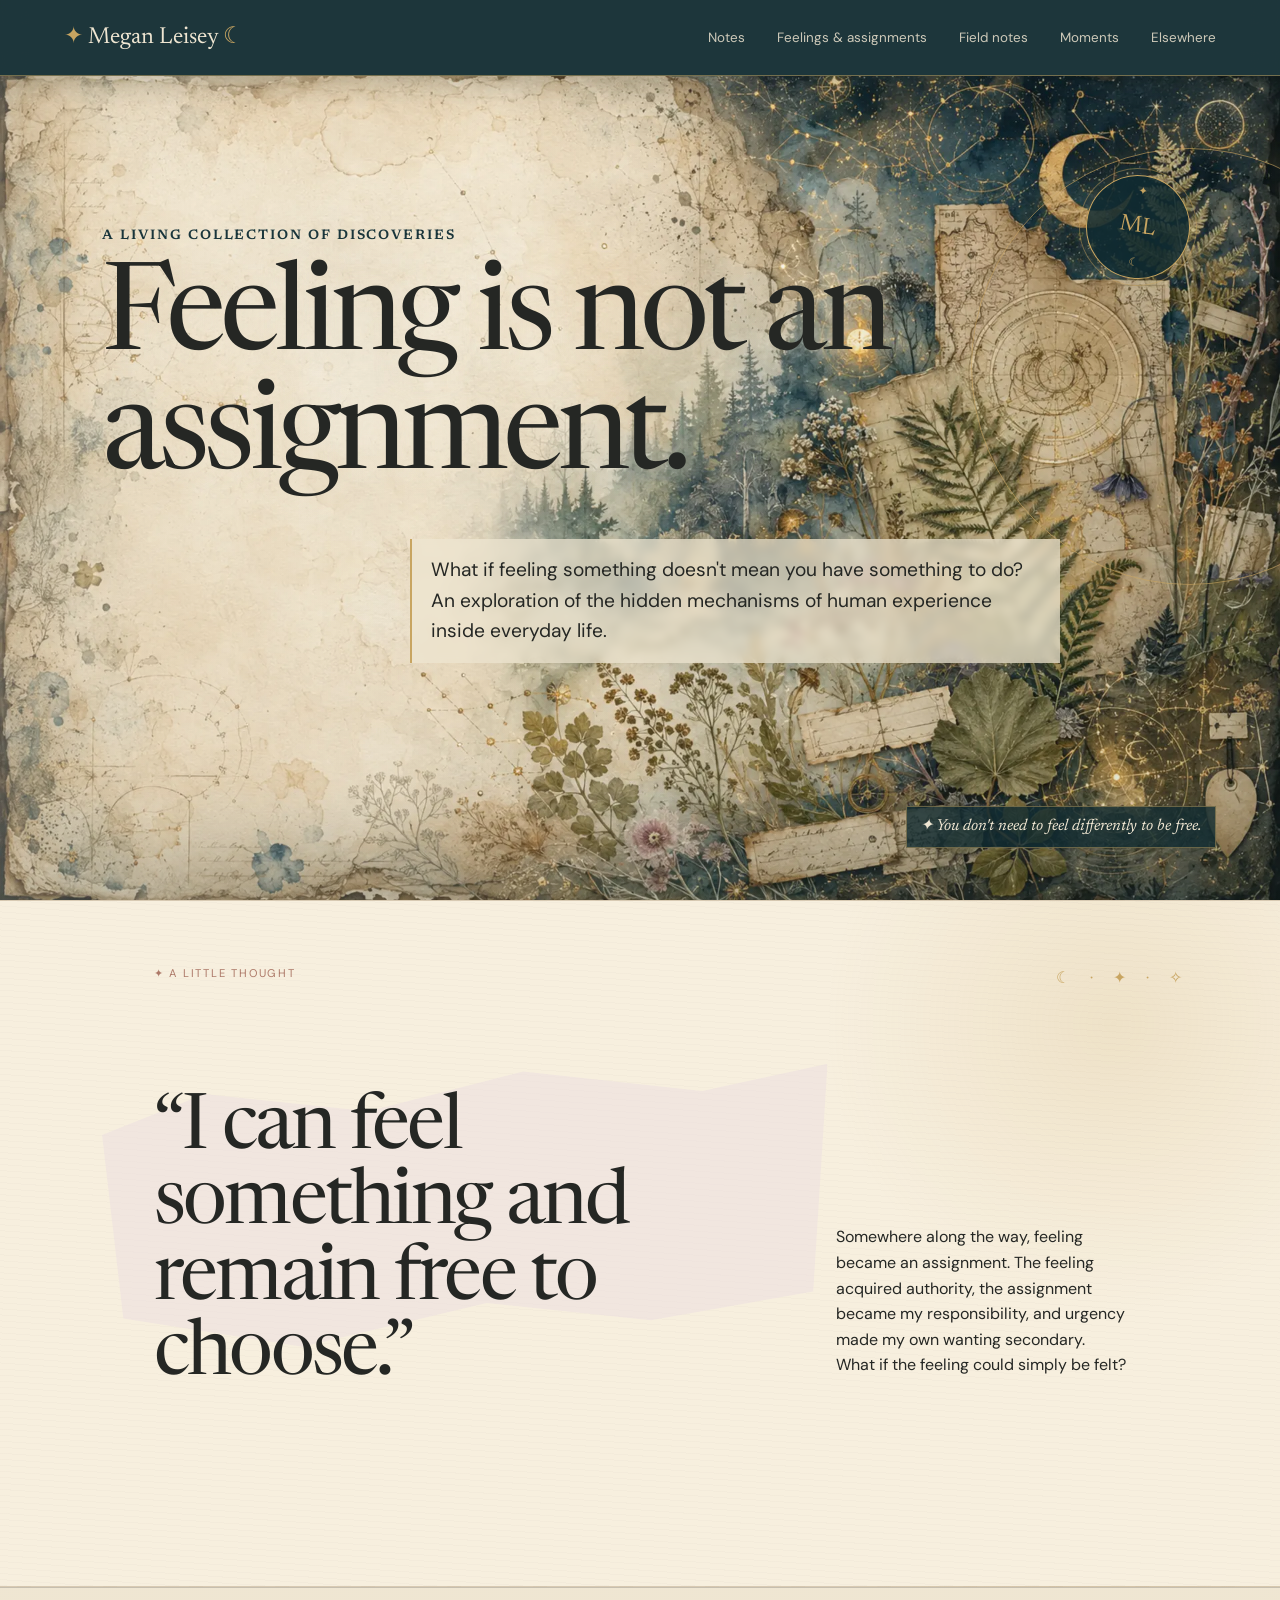
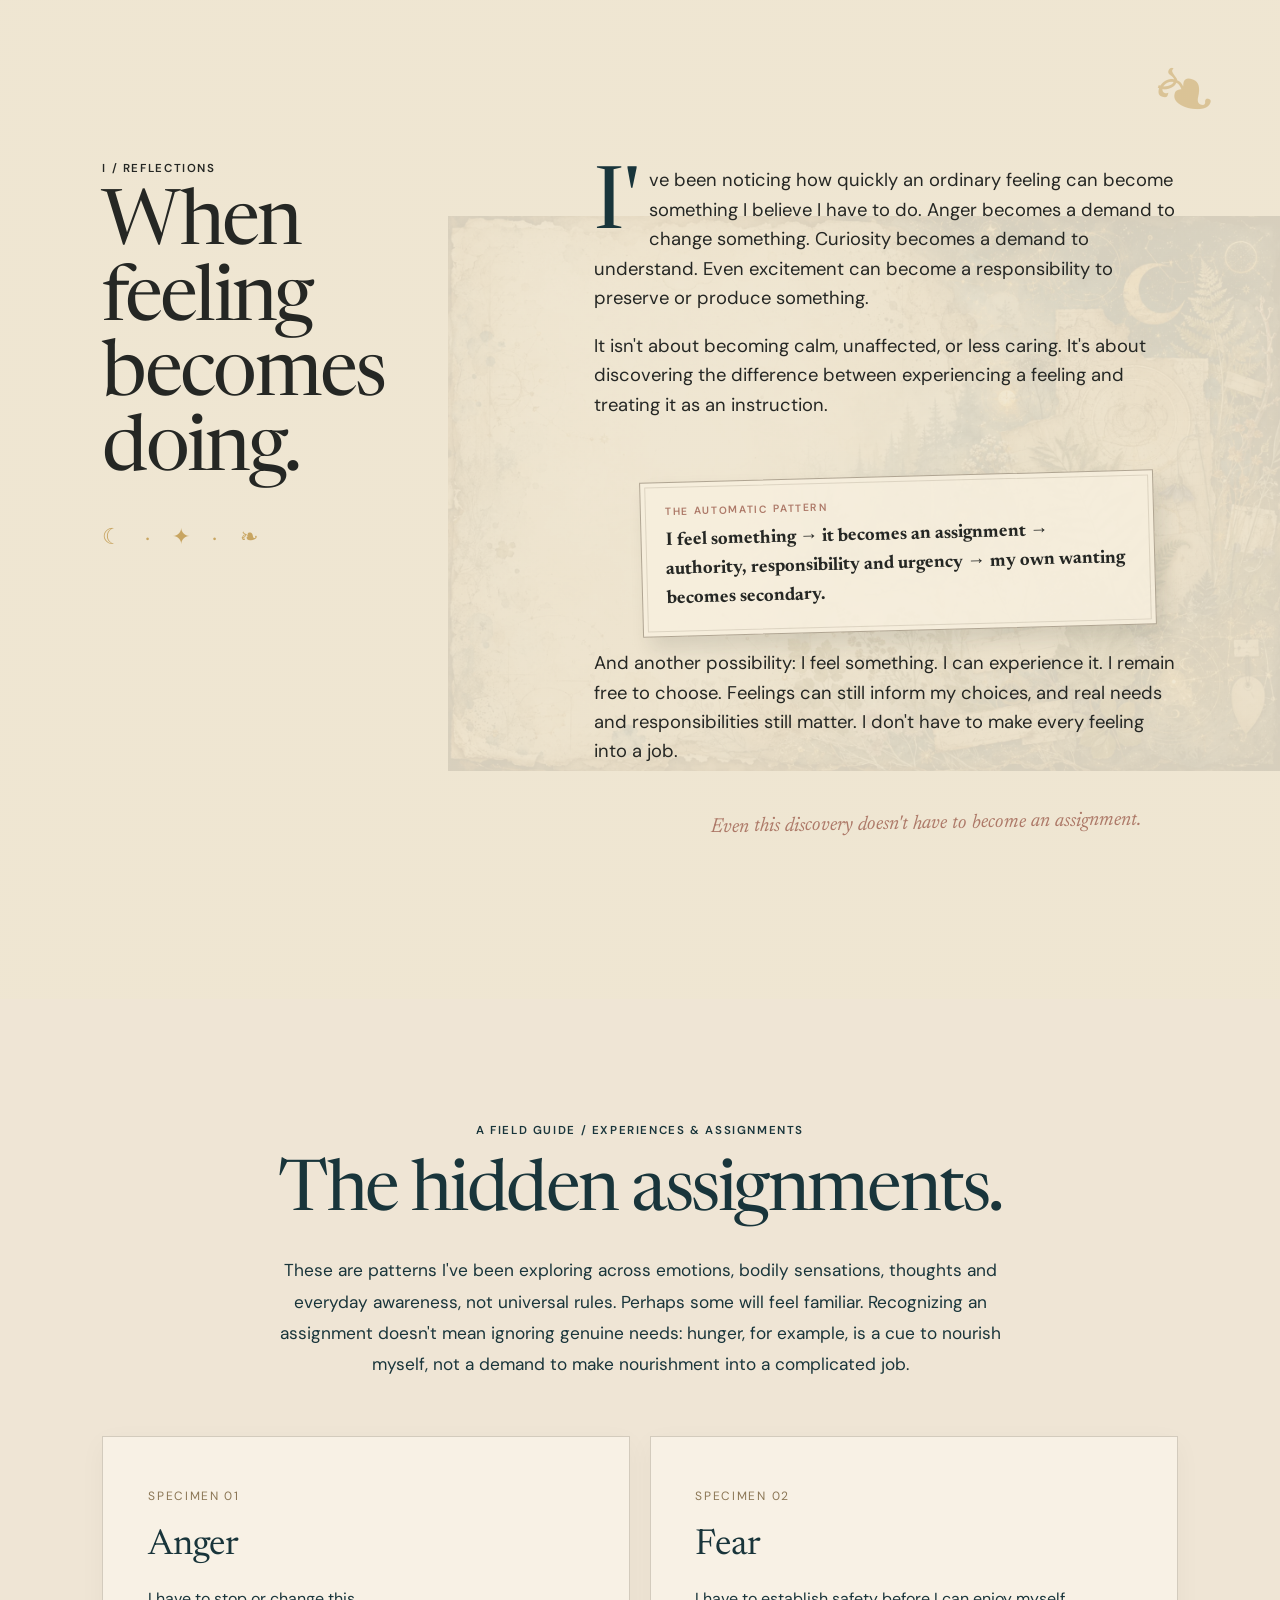
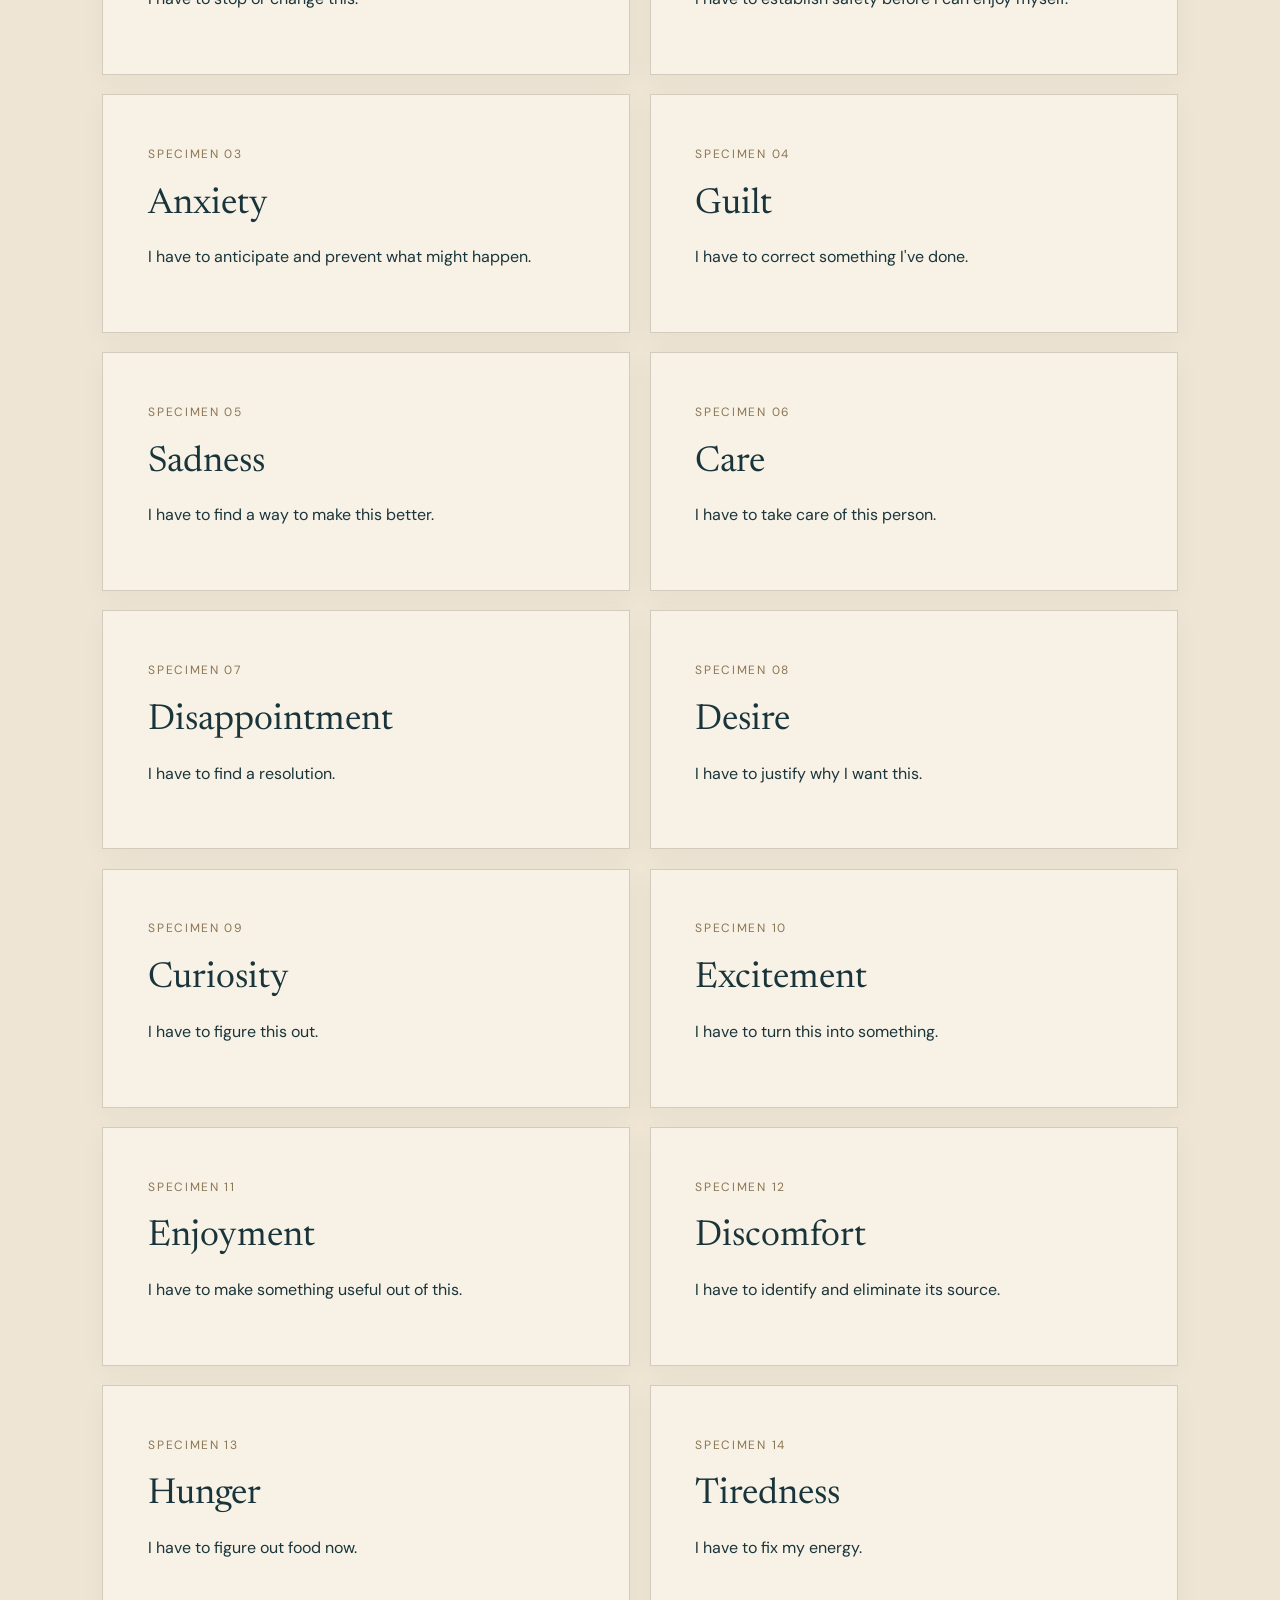
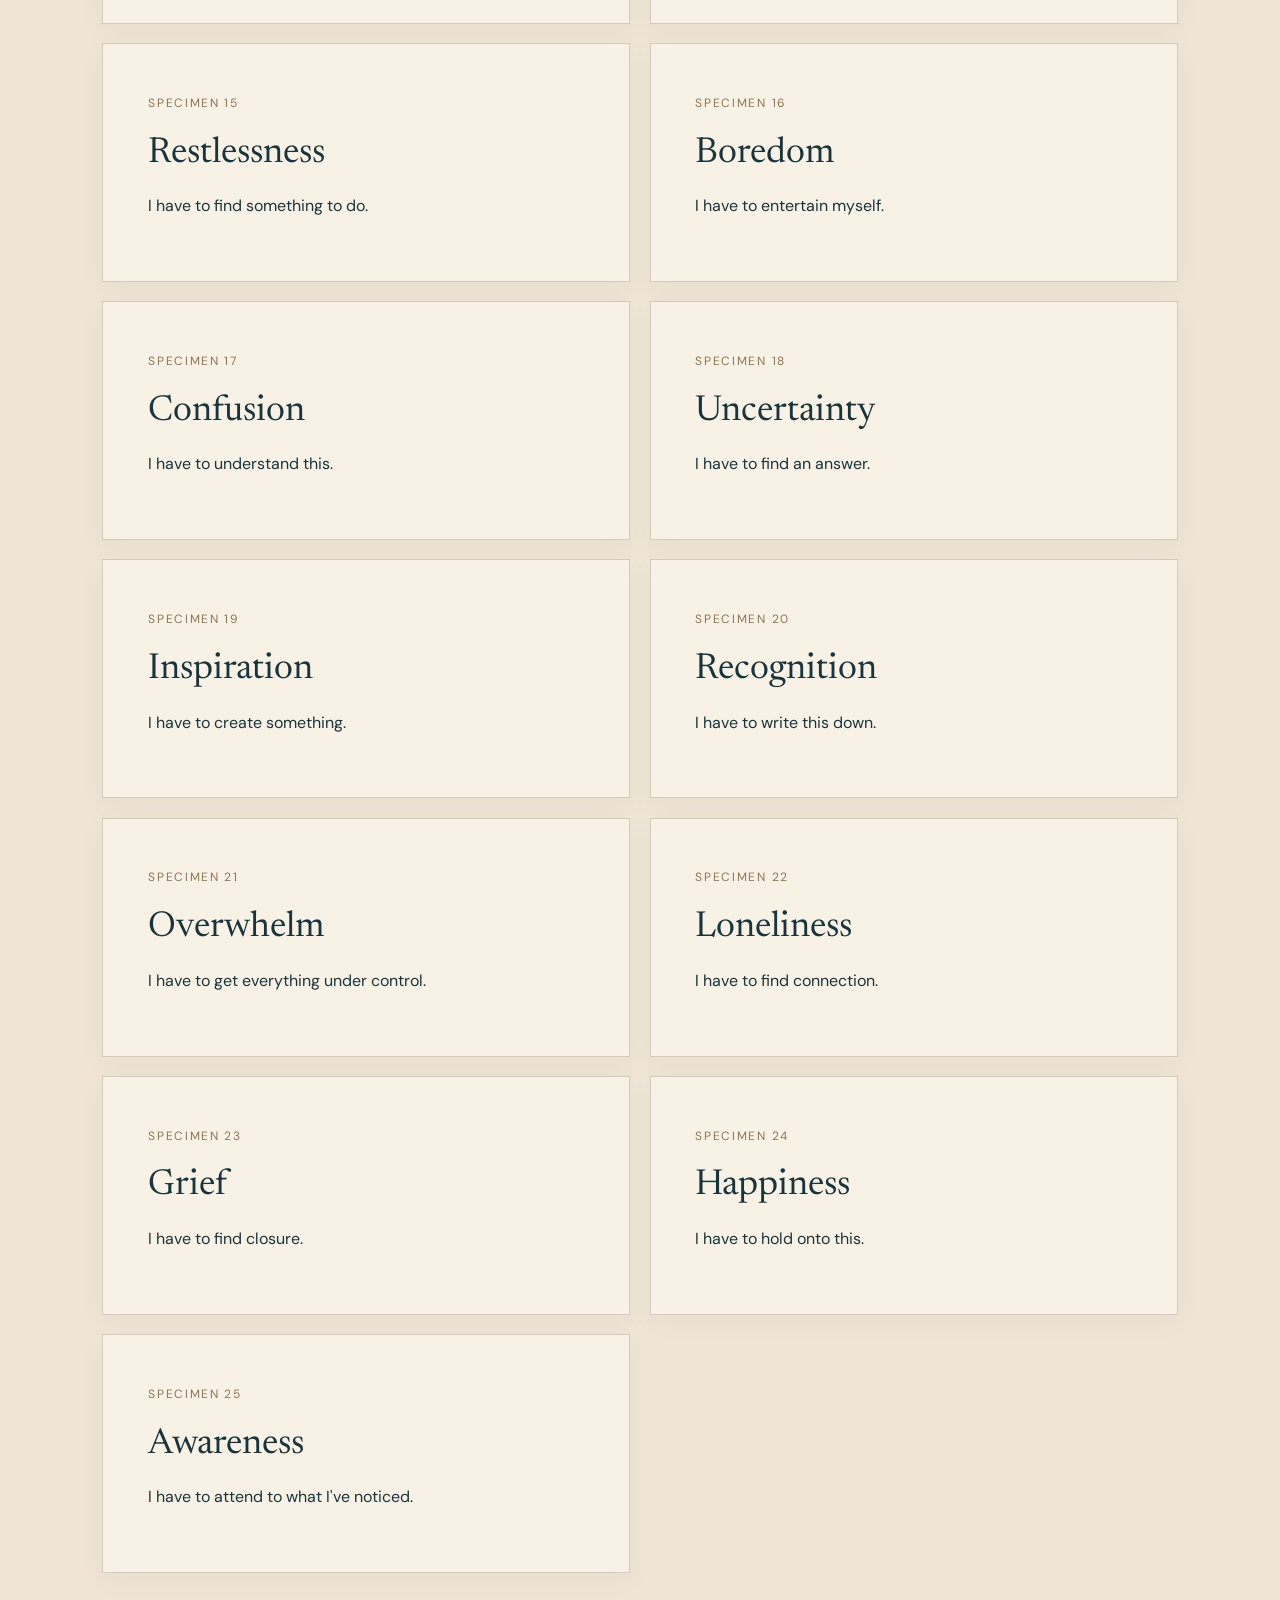
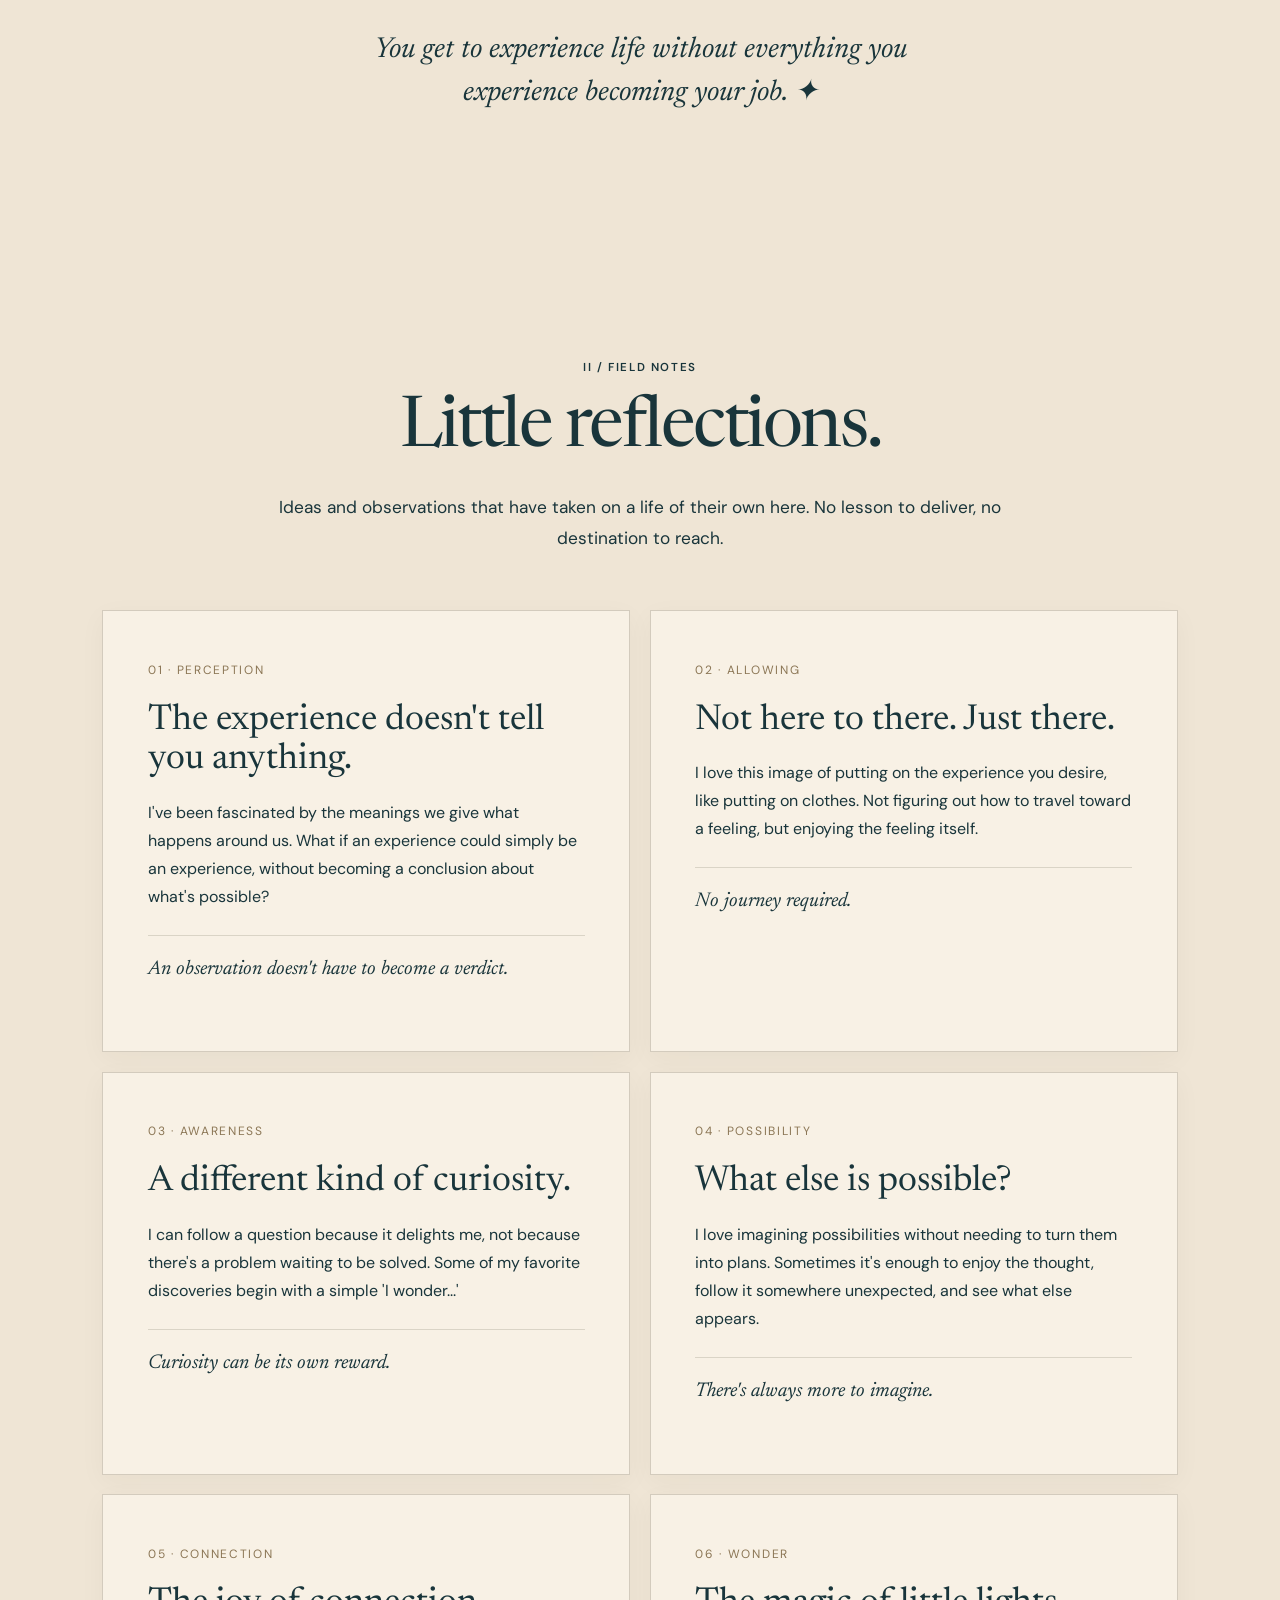
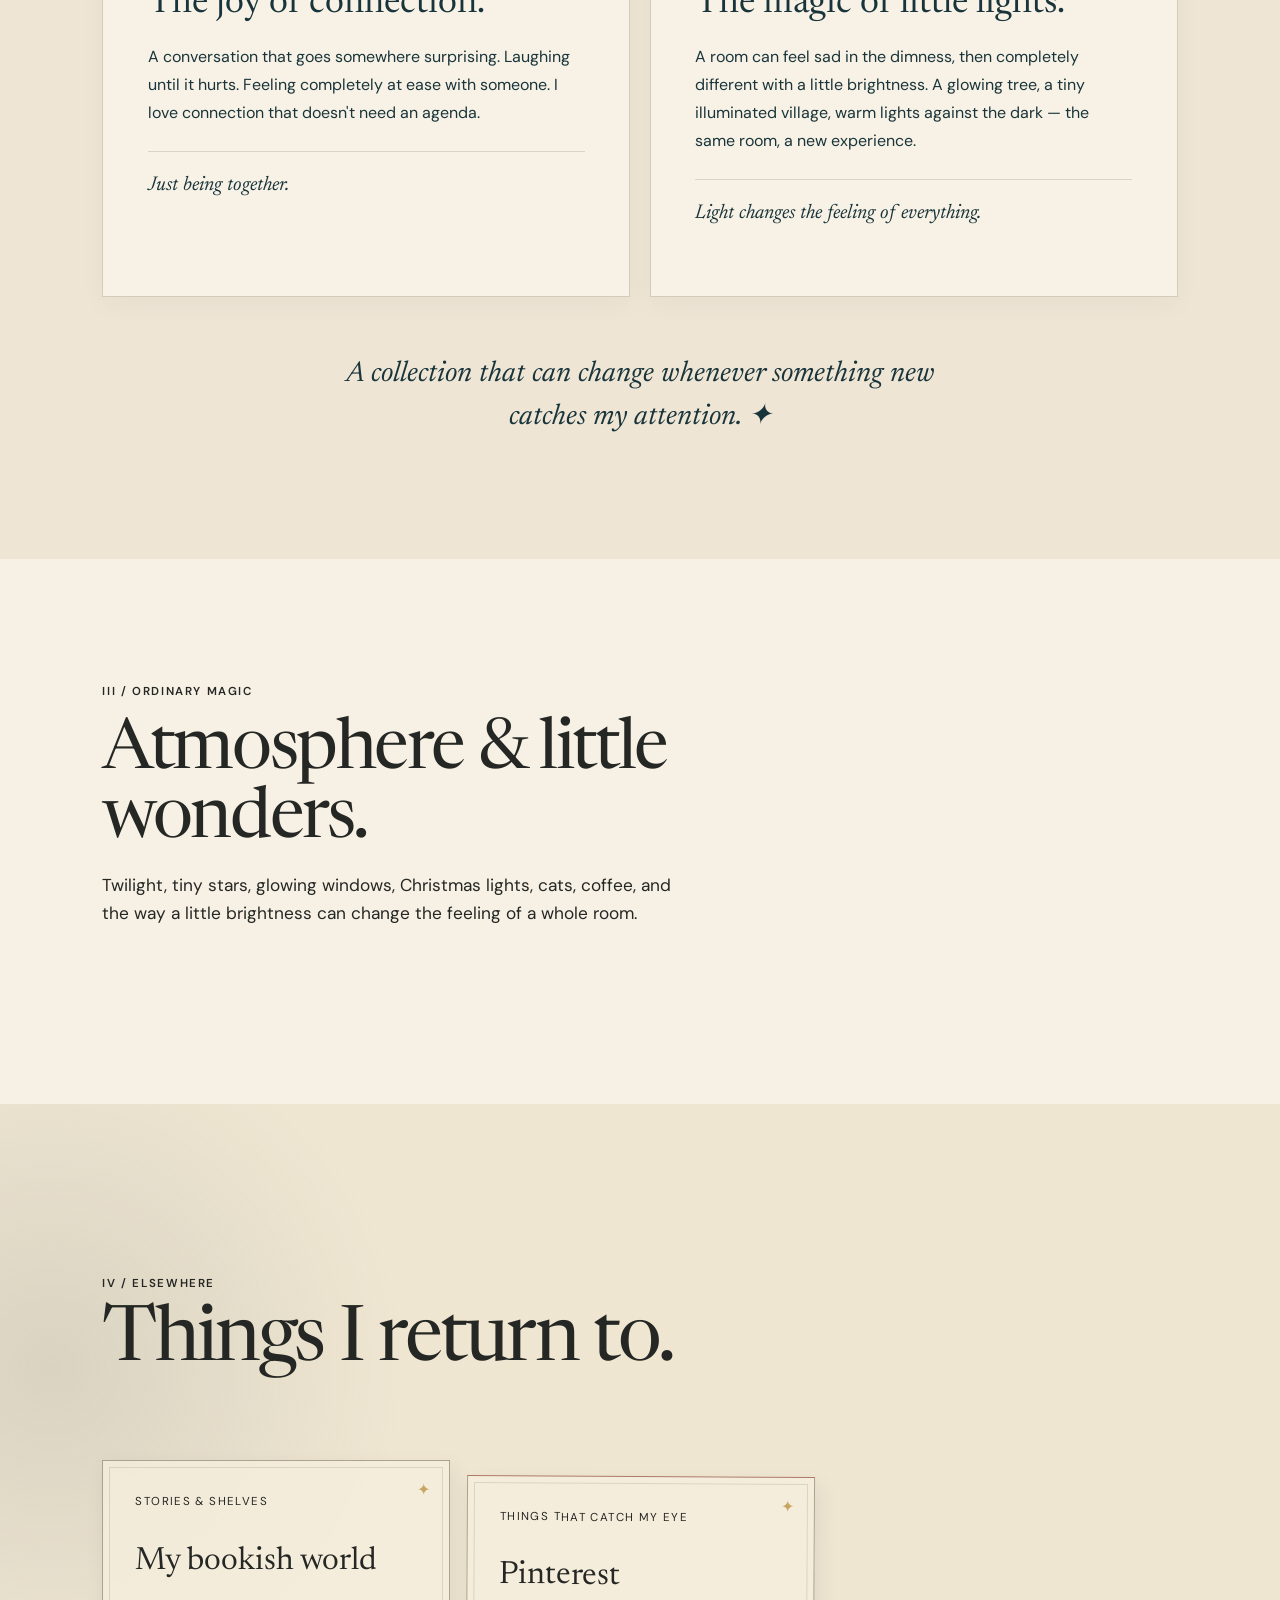
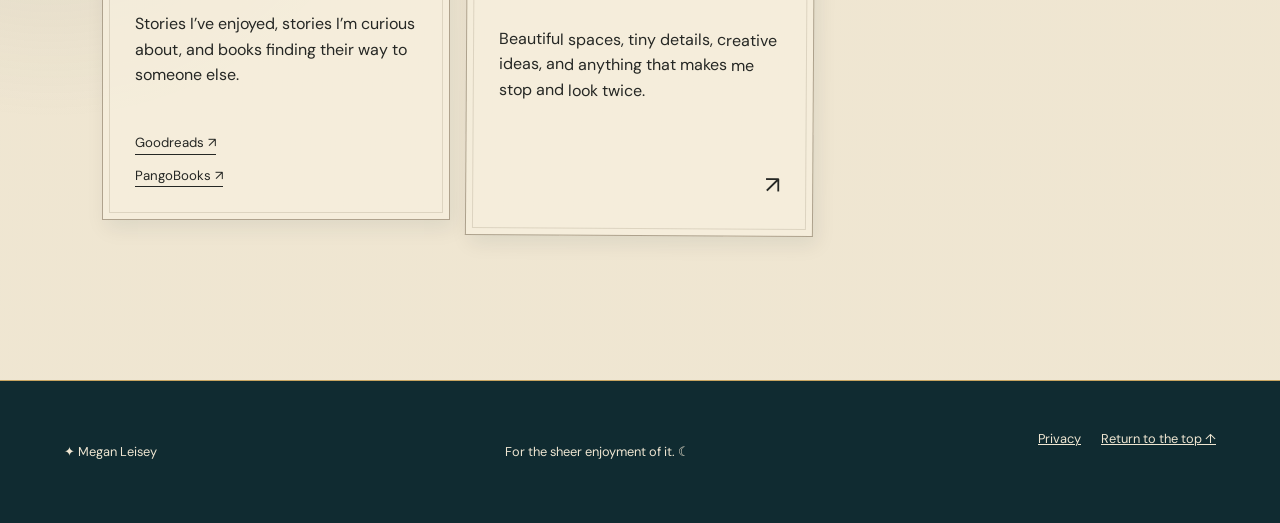
==== commit 1db4352b: "Expand hidden assignments field guide beyond emotions" ====
--- a/index.html
+++ b/index.html
@@ -43,7 +43,7 @@
 <p class="marginalia">Even this discovery doesn't have to become an assignment.</p>
 </div></section>
 
-<section class="recent-notes" id="assignments" aria-labelledby="assignments-heading"><div class="recent-notes-intro"><p class="section-number">A field guide / Feelings &amp; assignments</p><h2 id="assignments-heading">The hidden assignments.</h2><p>These are patterns I've been exploring, not universal rules about emotions. Perhaps some will feel familiar.</p></div><div class="recent-notes-grid"><article class="recent-note"><span>Specimen 01</span><h3>Anger</h3><p>I have to stop or change this.</p></article>
+<section class="recent-notes" id="assignments" aria-labelledby="assignments-heading"><div class="recent-notes-intro"><p class="section-number">A field guide / Experiences &amp; assignments</p><h2 id="assignments-heading">The hidden assignments.</h2><p>These are patterns I've been exploring across emotions, bodily sensations, thoughts and everyday awareness, not universal rules. Perhaps some will feel familiar. Recognizing an assignment doesn't mean ignoring genuine needs: hunger, for example, is a cue to nourish myself, not a demand to make nourishment into a complicated job.</p></div><div class="recent-notes-grid"><article class="recent-note"><span>Specimen 01</span><h3>Anger</h3><p>I have to stop or change this.</p></article>
 <article class="recent-note"><span>Specimen 02</span><h3>Fear</h3><p>I have to establish safety before I can enjoy myself.</p></article>
 <article class="recent-note"><span>Specimen 03</span><h3>Anxiety</h3><p>I have to anticipate and prevent what might happen.</p></article>
 <article class="recent-note"><span>Specimen 04</span><h3>Guilt</h3><p>I have to correct something I've done.</p></article>
@@ -54,7 +54,19 @@
 <article class="recent-note"><span>Specimen 09</span><h3>Curiosity</h3><p>I have to figure this out.</p></article>
 <article class="recent-note"><span>Specimen 10</span><h3>Excitement</h3><p>I have to turn this into something.</p></article>
 <article class="recent-note"><span>Specimen 11</span><h3>Enjoyment</h3><p>I have to make something useful out of this.</p></article>
-<article class="recent-note"><span>Specimen 12</span><h3>Discomfort</h3><p>I have to identify and eliminate its source.</p></article></div><p class="recent-notes-outro">You get to experience life without everything you experience becoming your job. ✦</p></section>
+<article class="recent-note"><span>Specimen 12</span><h3>Discomfort</h3><p>I have to identify and eliminate its source.</p></article><article class="recent-note"><span>Specimen 13</span><h3>Hunger</h3><p>I have to figure out food now.</p></article>
+<article class="recent-note"><span>Specimen 14</span><h3>Tiredness</h3><p>I have to fix my energy.</p></article>
+<article class="recent-note"><span>Specimen 15</span><h3>Restlessness</h3><p>I have to find something to do.</p></article>
+<article class="recent-note"><span>Specimen 16</span><h3>Boredom</h3><p>I have to entertain myself.</p></article>
+<article class="recent-note"><span>Specimen 17</span><h3>Confusion</h3><p>I have to understand this.</p></article>
+<article class="recent-note"><span>Specimen 18</span><h3>Uncertainty</h3><p>I have to find an answer.</p></article>
+<article class="recent-note"><span>Specimen 19</span><h3>Inspiration</h3><p>I have to create something.</p></article>
+<article class="recent-note"><span>Specimen 20</span><h3>Recognition</h3><p>I have to write this down.</p></article>
+<article class="recent-note"><span>Specimen 21</span><h3>Overwhelm</h3><p>I have to get everything under control.</p></article>
+<article class="recent-note"><span>Specimen 22</span><h3>Loneliness</h3><p>I have to find connection.</p></article>
+<article class="recent-note"><span>Specimen 23</span><h3>Grief</h3><p>I have to find closure.</p></article>
+<article class="recent-note"><span>Specimen 24</span><h3>Happiness</h3><p>I have to hold onto this.</p></article>
+<article class="recent-note"><span>Specimen 25</span><h3>Awareness</h3><p>I have to attend to what I've noticed.</p></article></div><p class="recent-notes-outro">You get to experience life without everything you experience becoming your job. ✦</p></section>
 <section class="recent-notes" id="field-notes" aria-labelledby="recent-notes-heading">
   <div class="recent-notes-intro">
     <p class="section-number">II / Field notes</p>
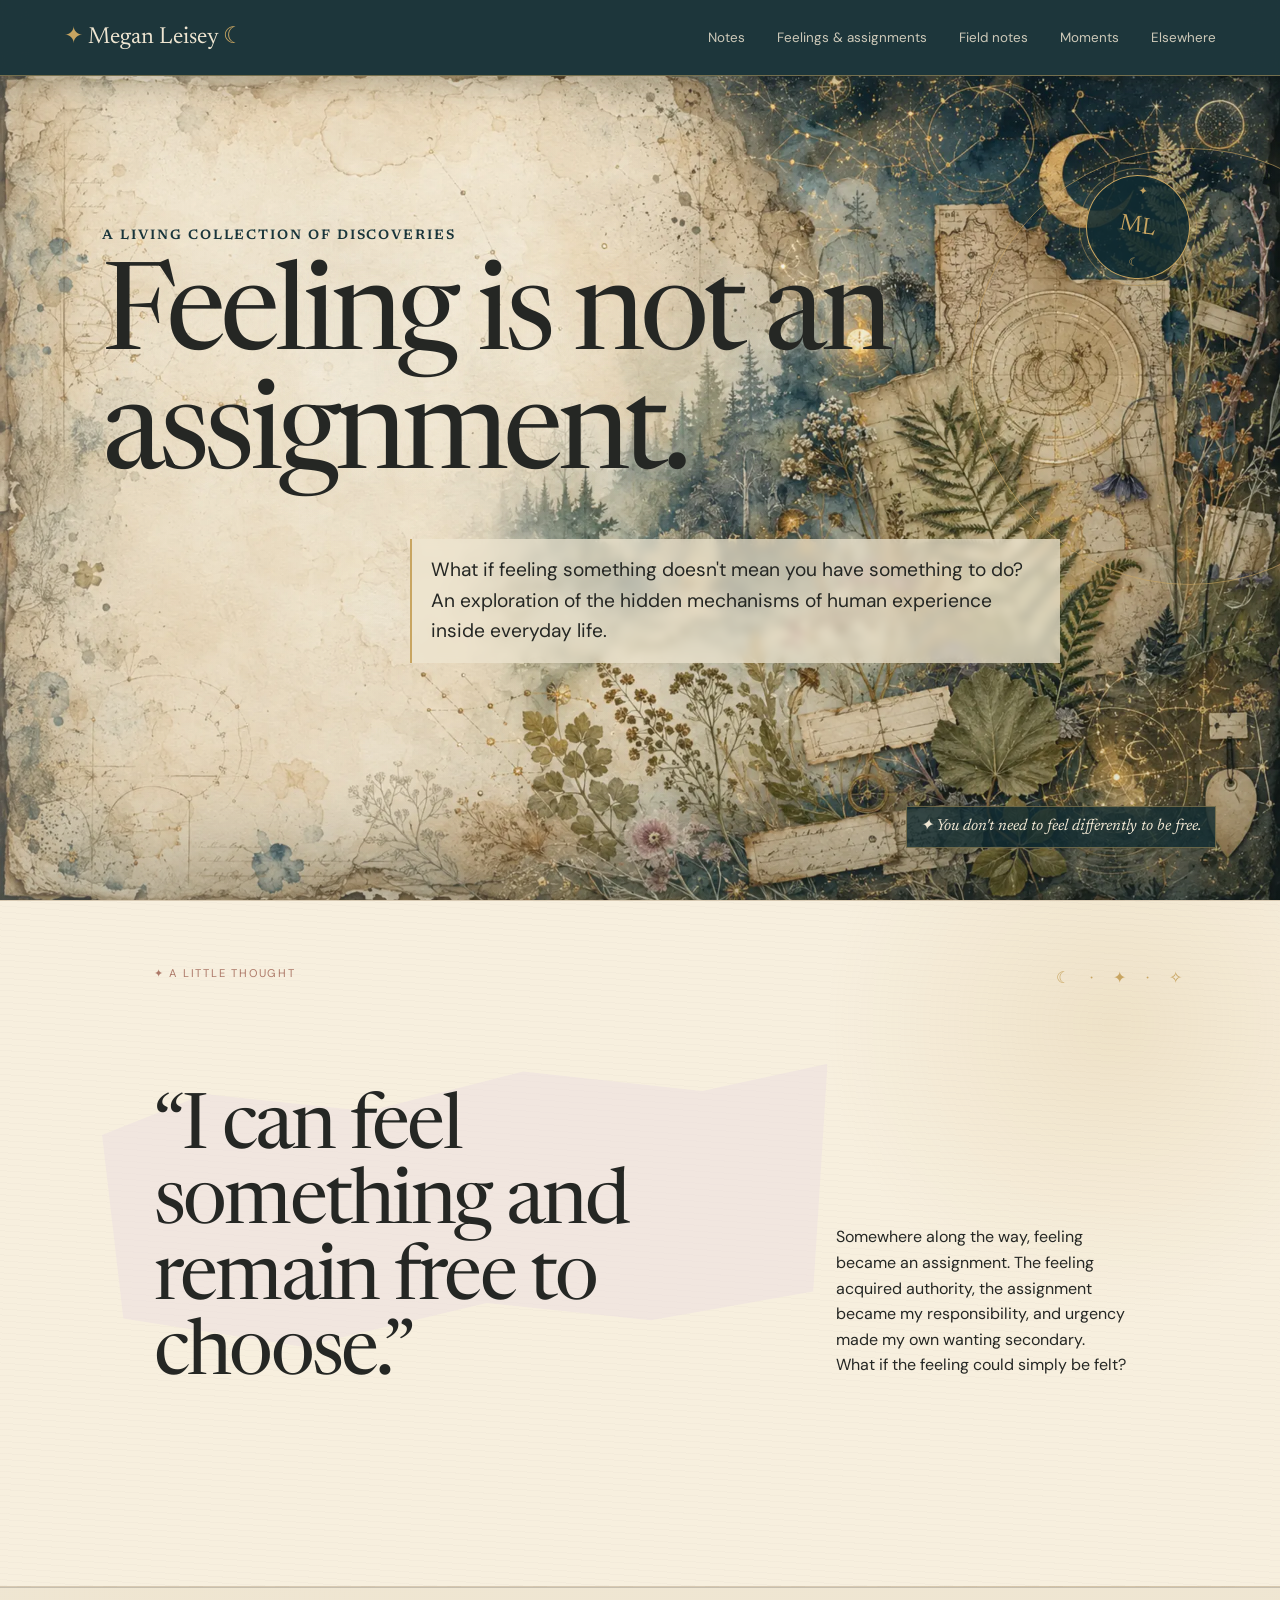
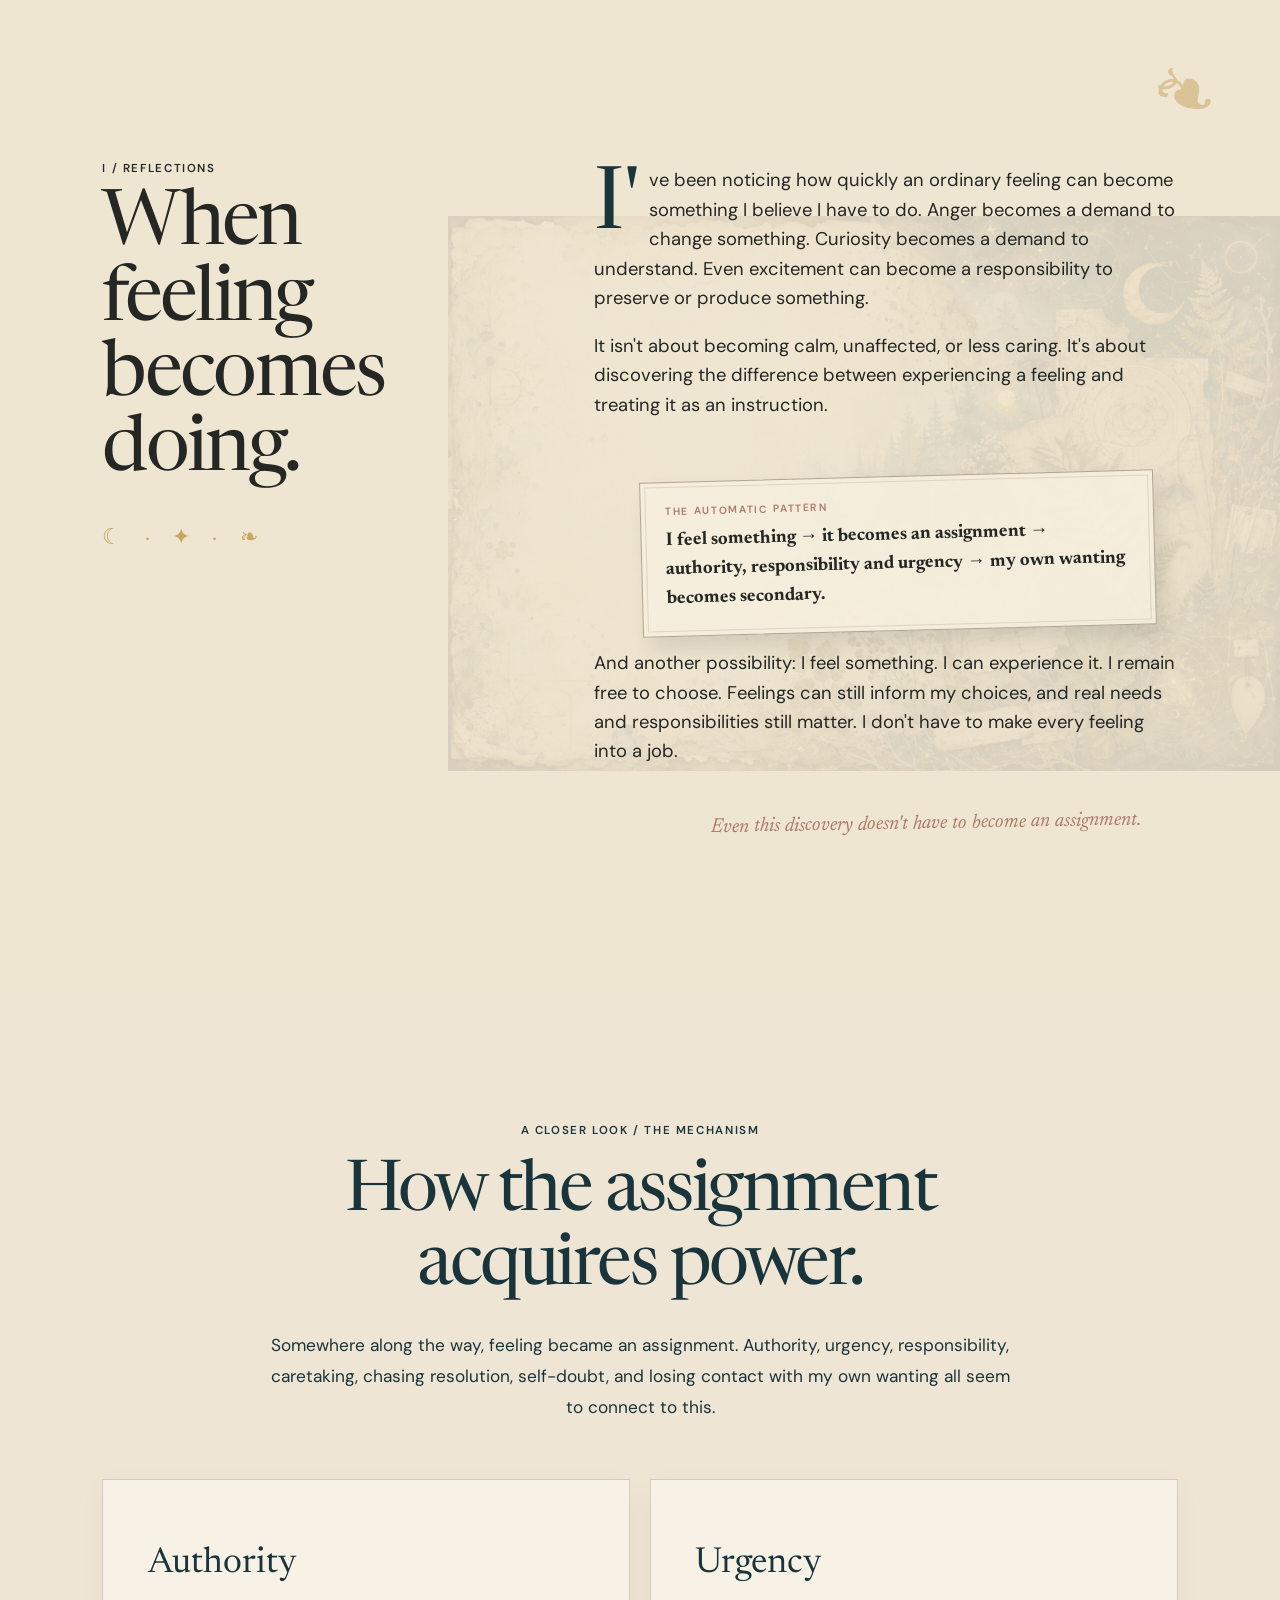
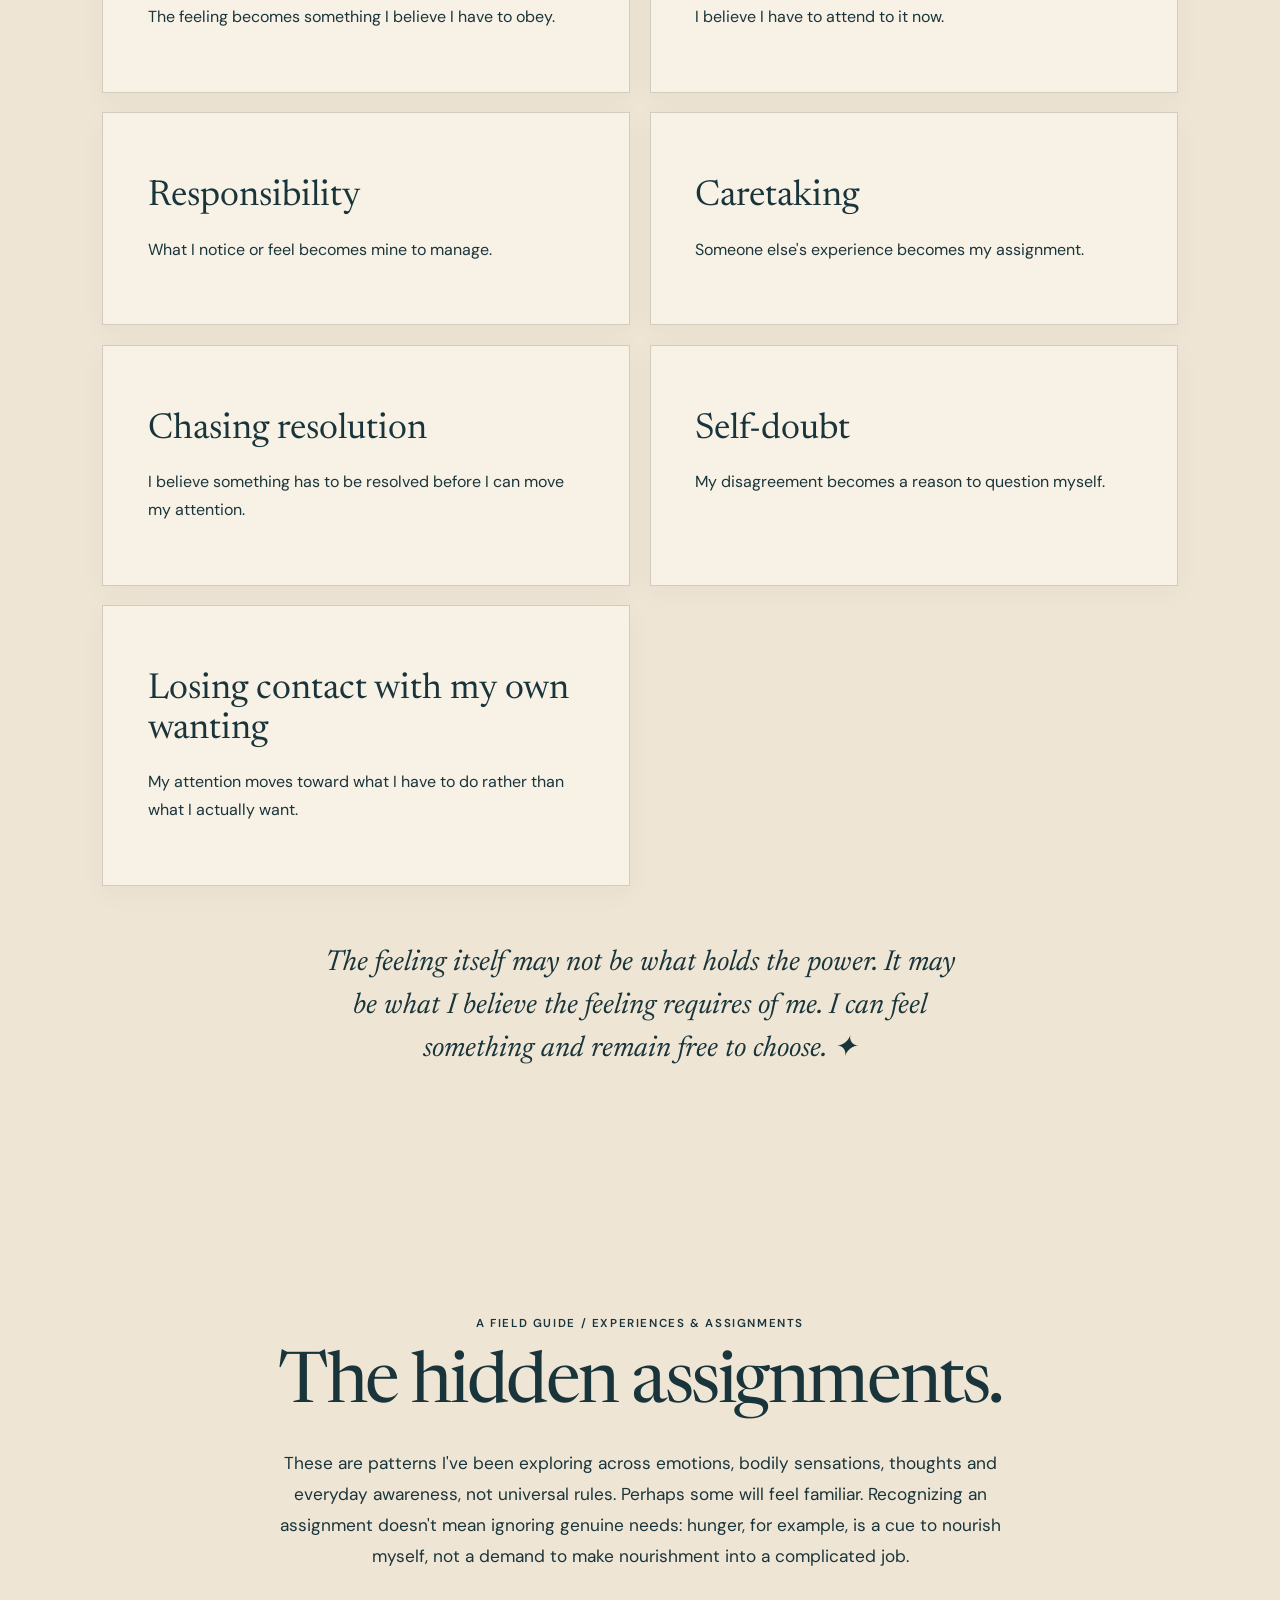
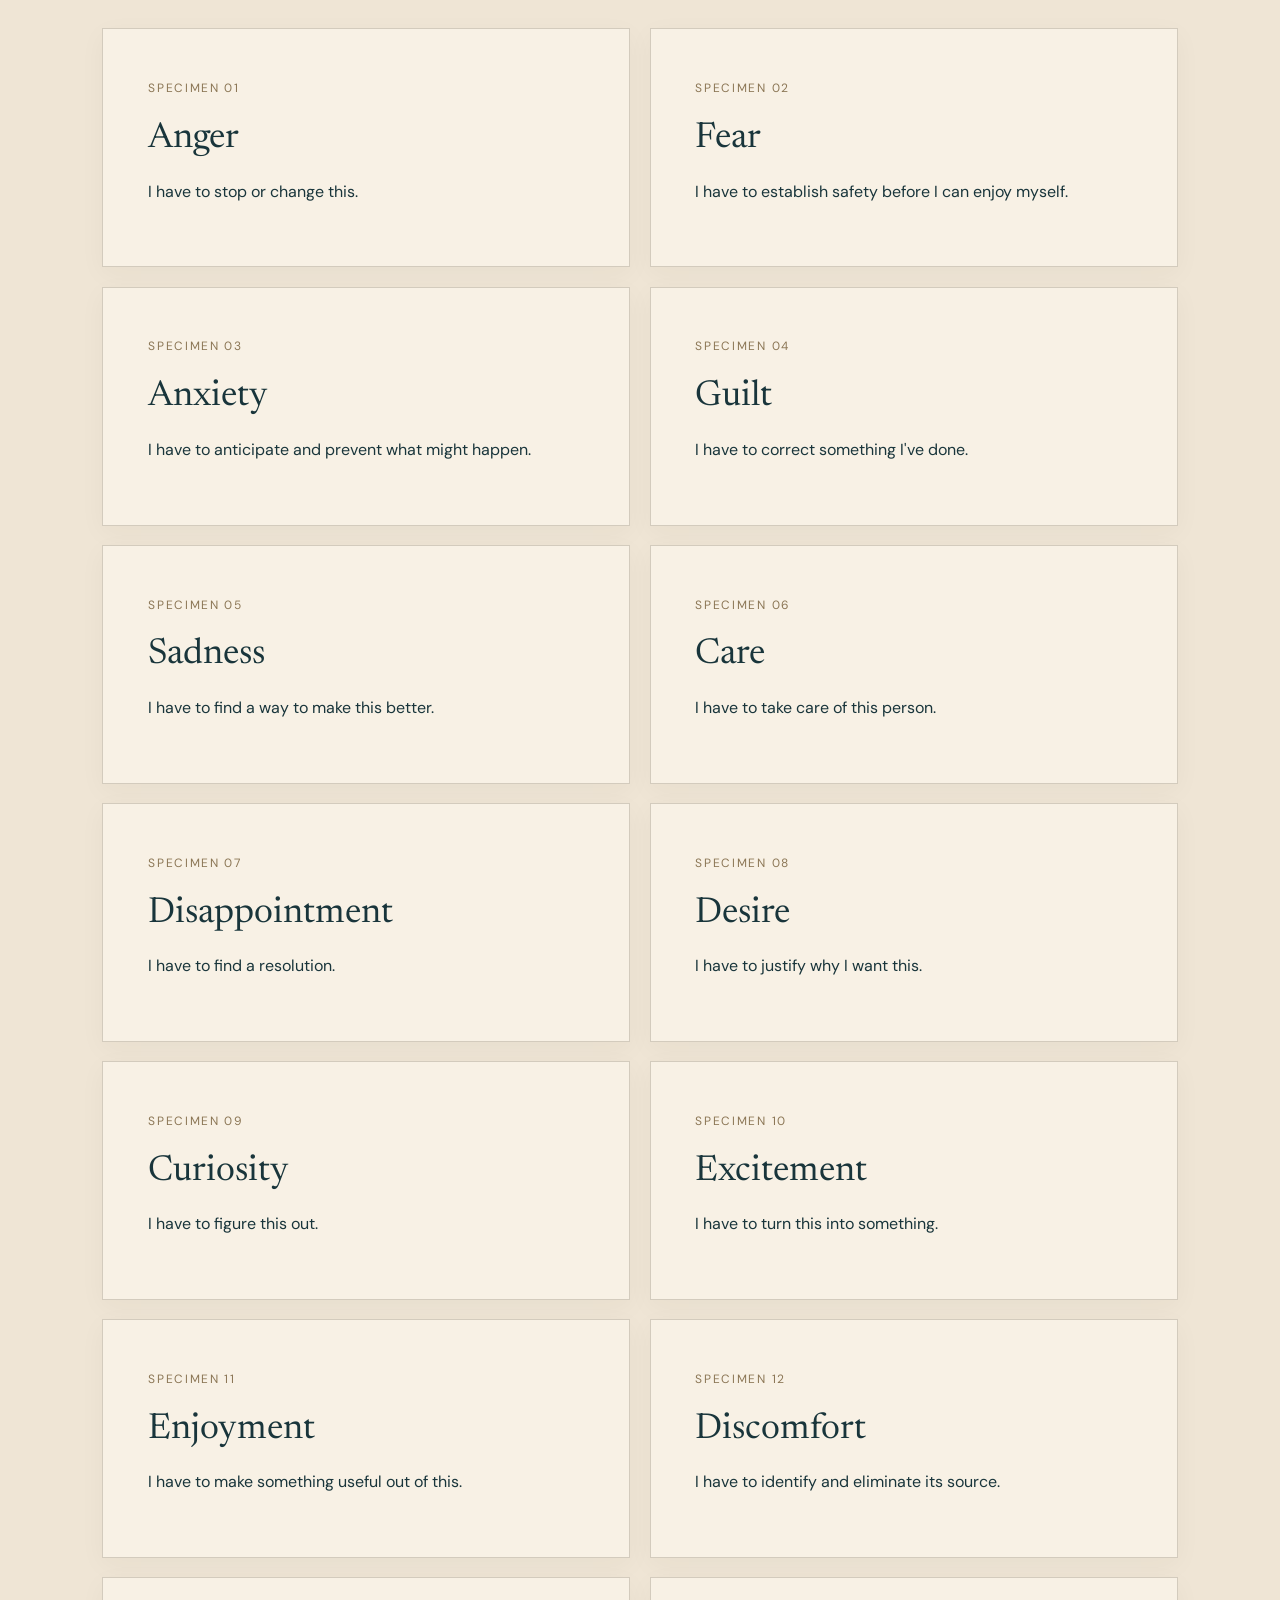
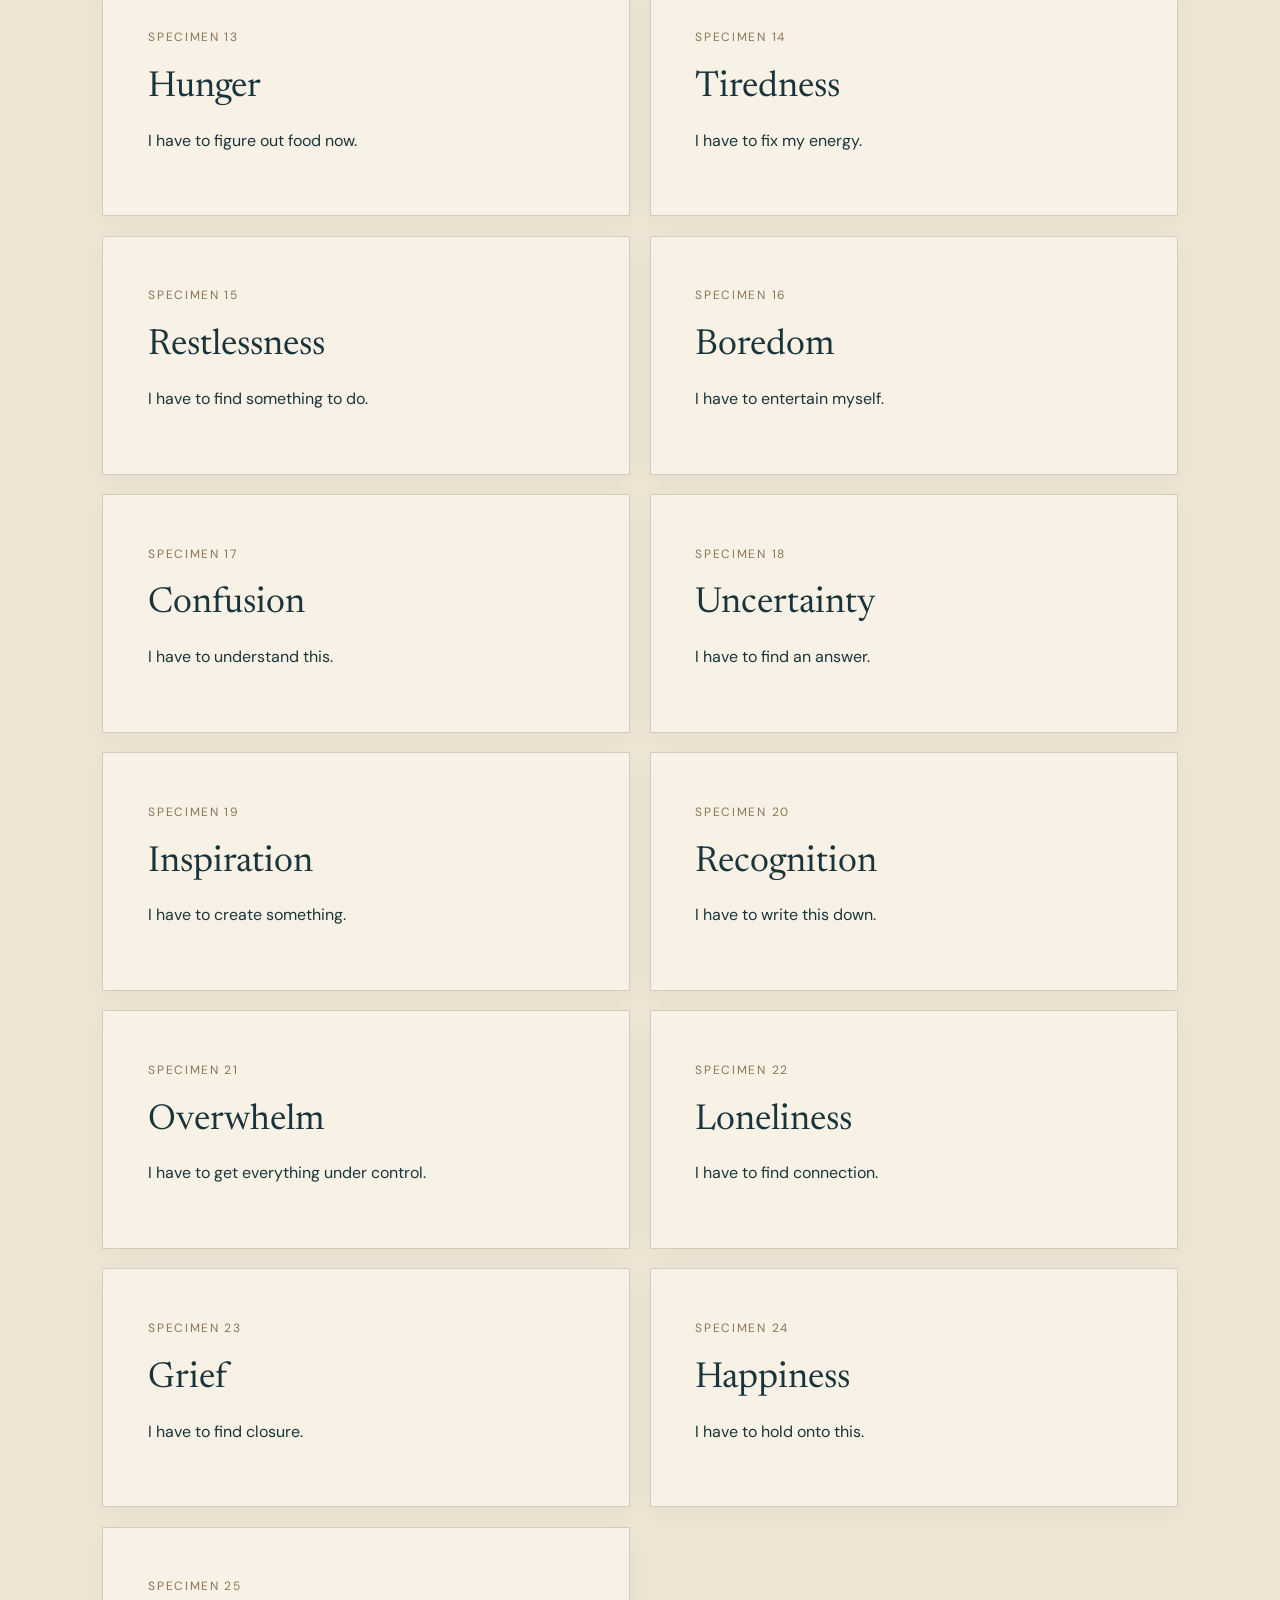
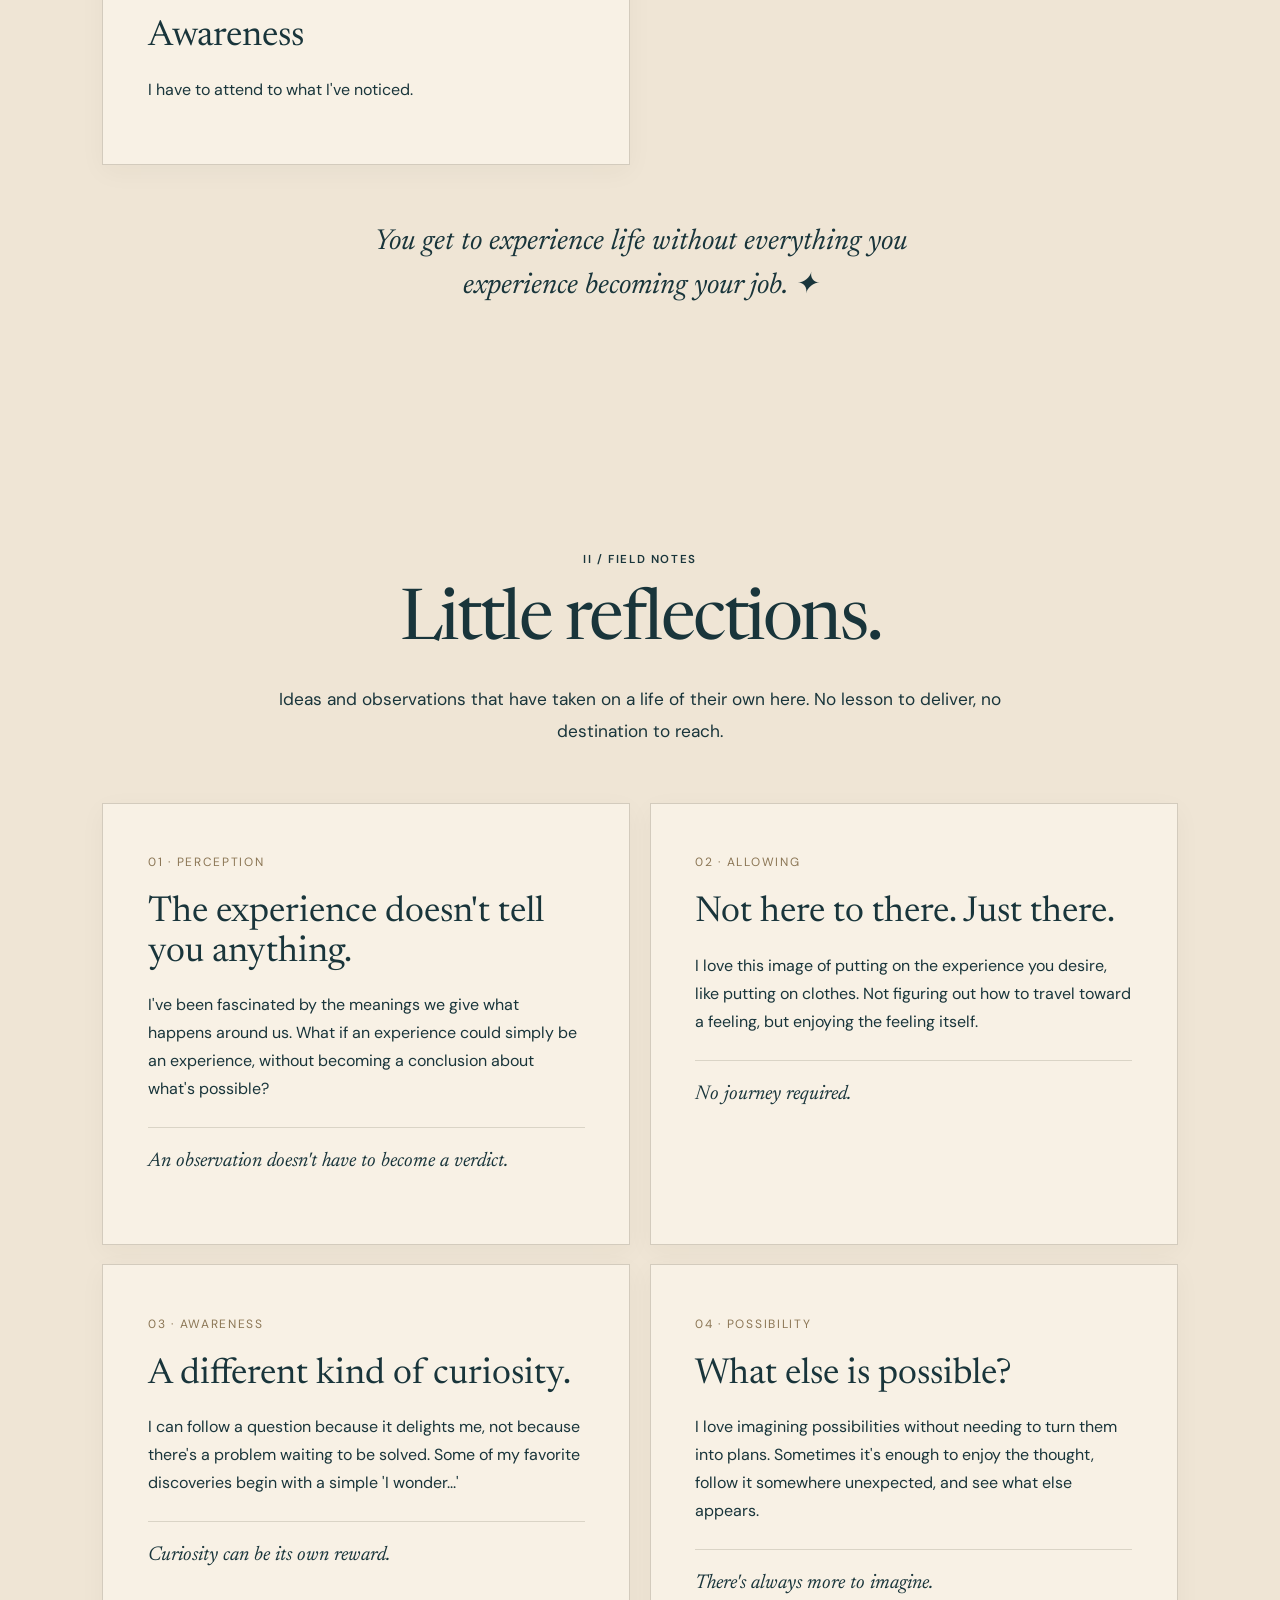
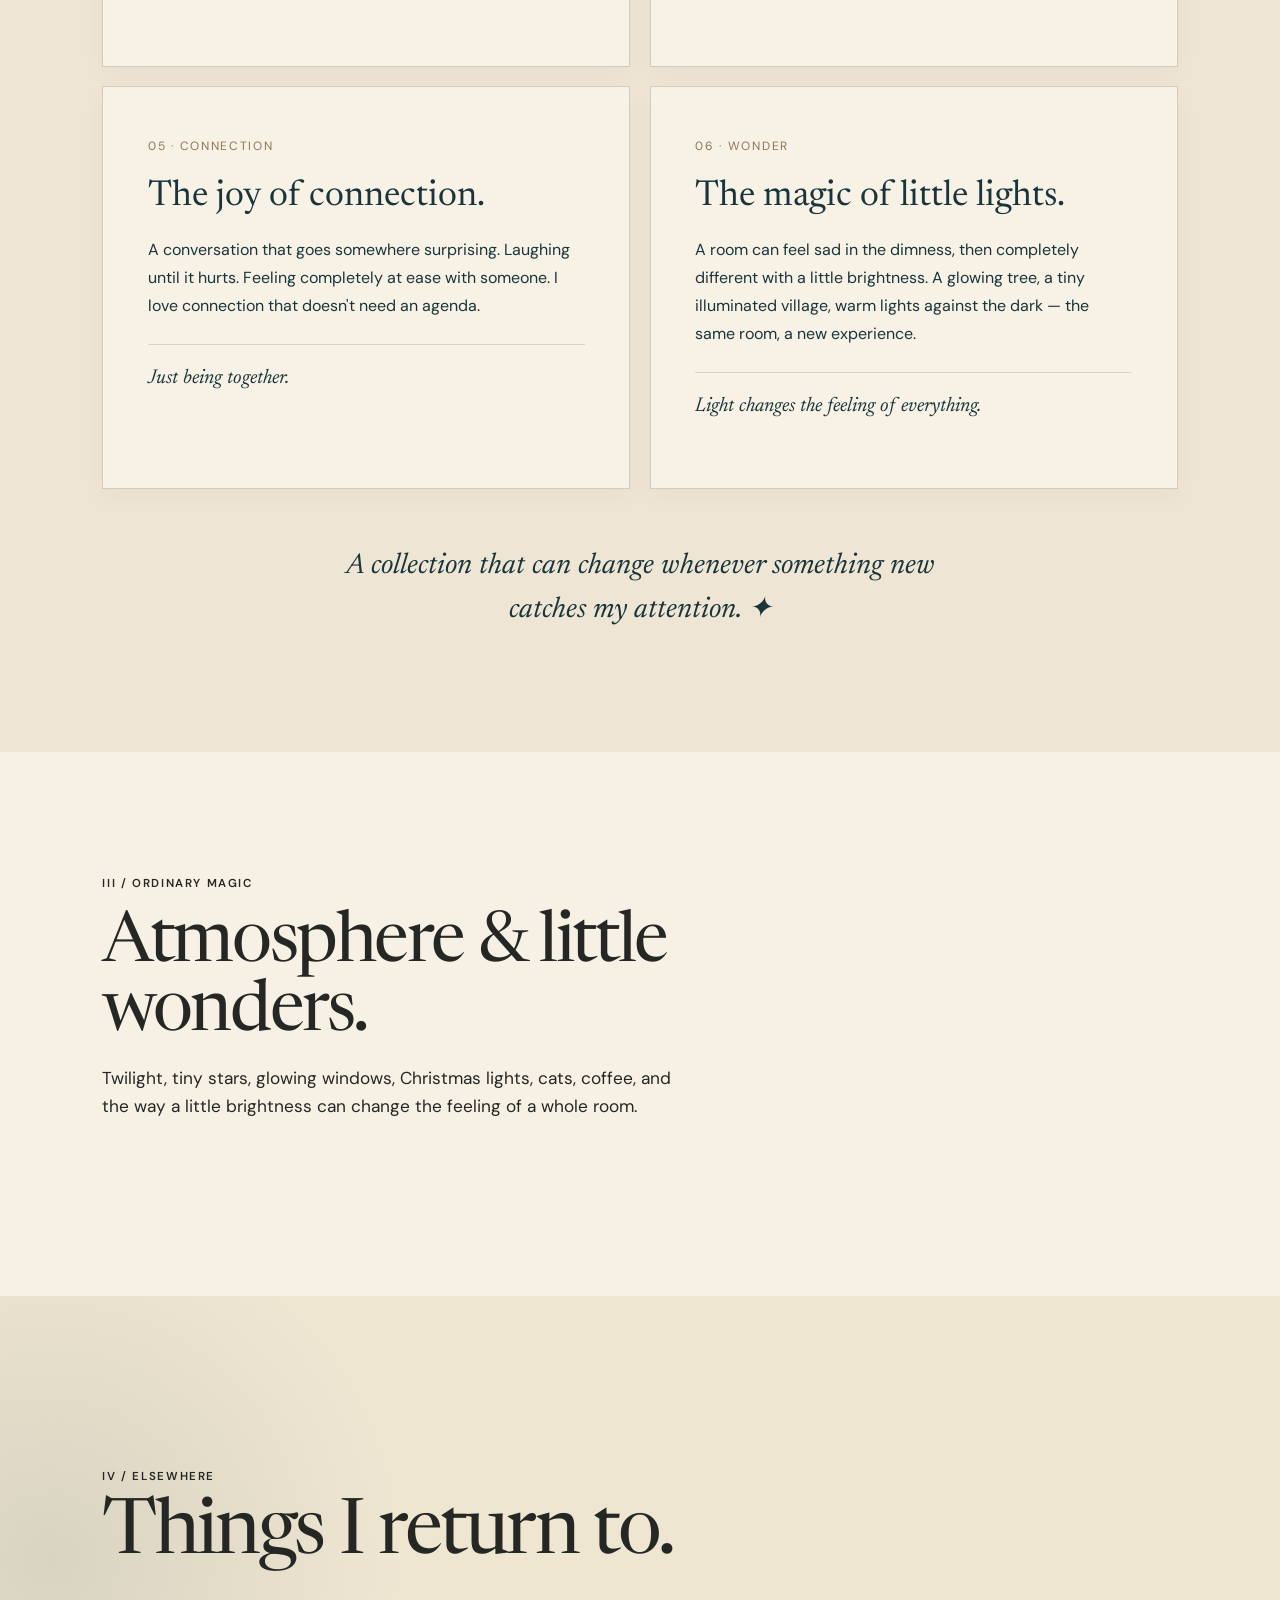
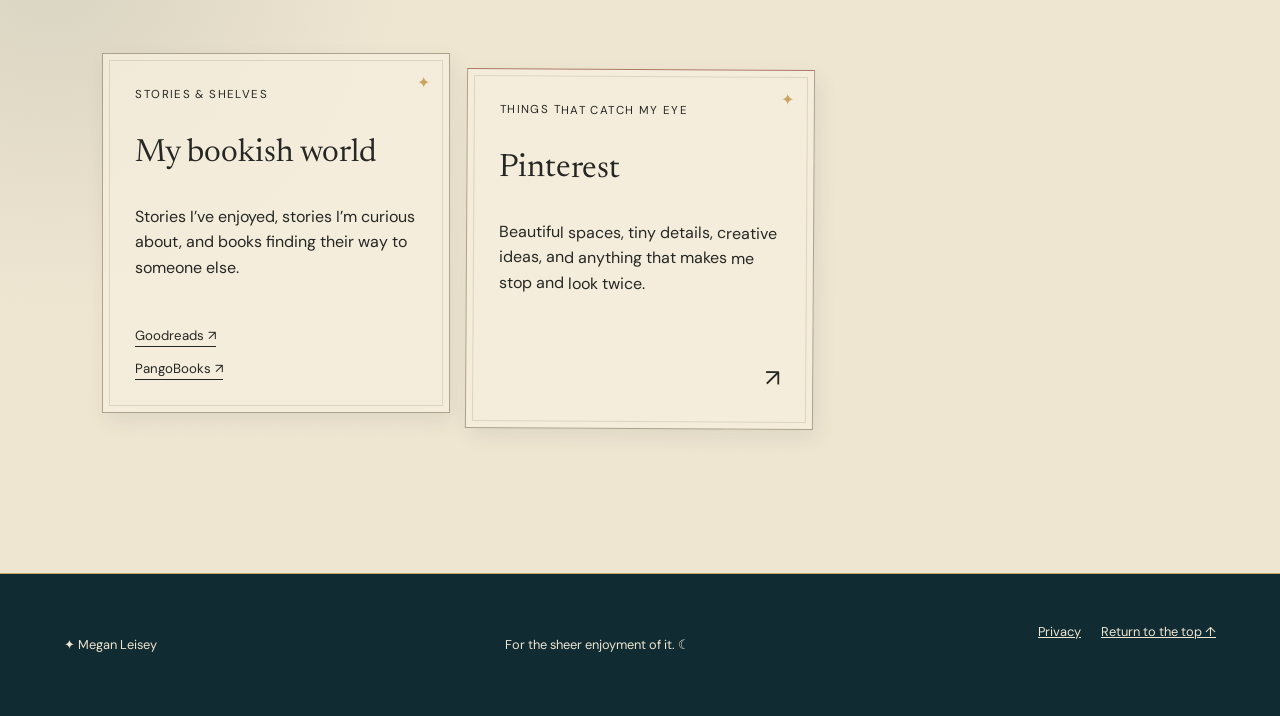
==== commit b9964403: "Explain the seven connected themes behind emotional assignments" ====
--- a/index.html
+++ b/index.html
@@ -43,6 +43,13 @@
 <p class="marginalia">Even this discovery doesn't have to become an assignment.</p>
 </div></section>
 
+<section class="recent-notes" id="authority" aria-labelledby="authority-heading"><div class="recent-notes-intro"><p class="section-number">A closer look / The mechanism</p><h2 id="authority-heading">How the assignment acquires power.</h2><p>Somewhere along the way, feeling became an assignment. Authority, urgency, responsibility, caretaking, chasing resolution, self-doubt, and losing contact with my own wanting all seem to connect to this.</p></div><div class="recent-notes-grid"><article class="recent-note"><h3>Authority</h3><p>The feeling becomes something I believe I have to obey.</p></article>
+<article class="recent-note"><h3>Urgency</h3><p>I believe I have to attend to it now.</p></article>
+<article class="recent-note"><h3>Responsibility</h3><p>What I notice or feel becomes mine to manage.</p></article>
+<article class="recent-note"><h3>Caretaking</h3><p>Someone else's experience becomes my assignment.</p></article>
+<article class="recent-note"><h3>Chasing resolution</h3><p>I believe something has to be resolved before I can move my attention.</p></article>
+<article class="recent-note"><h3>Self-doubt</h3><p>My disagreement becomes a reason to question myself.</p></article>
+<article class="recent-note"><h3>Losing contact with my own wanting</h3><p>My attention moves toward what I have to do rather than what I actually want.</p></article></div><p class="recent-notes-outro">The feeling itself may not be what holds the power. It may be what I believe the feeling requires of me. I can feel something and remain free to choose. ✦</p></section>
 <section class="recent-notes" id="assignments" aria-labelledby="assignments-heading"><div class="recent-notes-intro"><p class="section-number">A field guide / Experiences &amp; assignments</p><h2 id="assignments-heading">The hidden assignments.</h2><p>These are patterns I've been exploring across emotions, bodily sensations, thoughts and everyday awareness, not universal rules. Perhaps some will feel familiar. Recognizing an assignment doesn't mean ignoring genuine needs: hunger, for example, is a cue to nourish myself, not a demand to make nourishment into a complicated job.</p></div><div class="recent-notes-grid"><article class="recent-note"><span>Specimen 01</span><h3>Anger</h3><p>I have to stop or change this.</p></article>
 <article class="recent-note"><span>Specimen 02</span><h3>Fear</h3><p>I have to establish safety before I can enjoy myself.</p></article>
 <article class="recent-note"><span>Specimen 03</span><h3>Anxiety</h3><p>I have to anticipate and prevent what might happen.</p></article>
